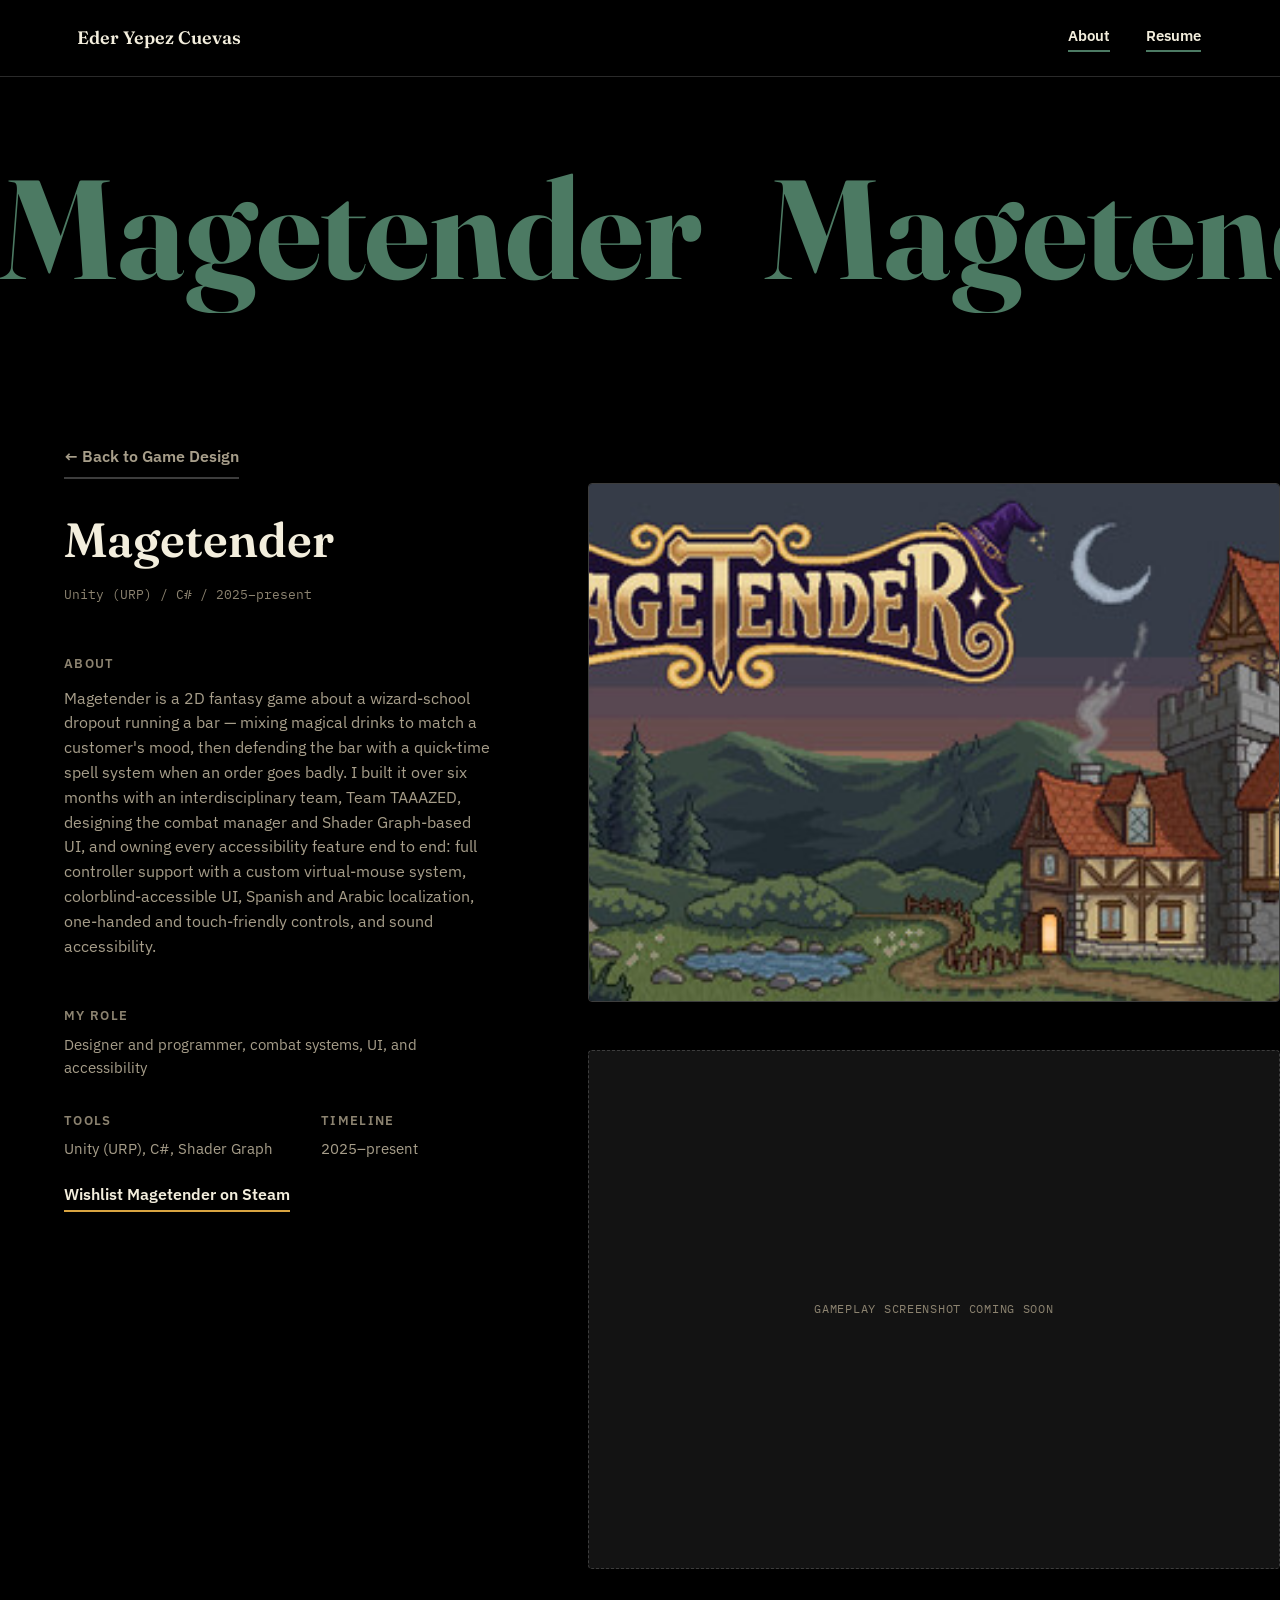
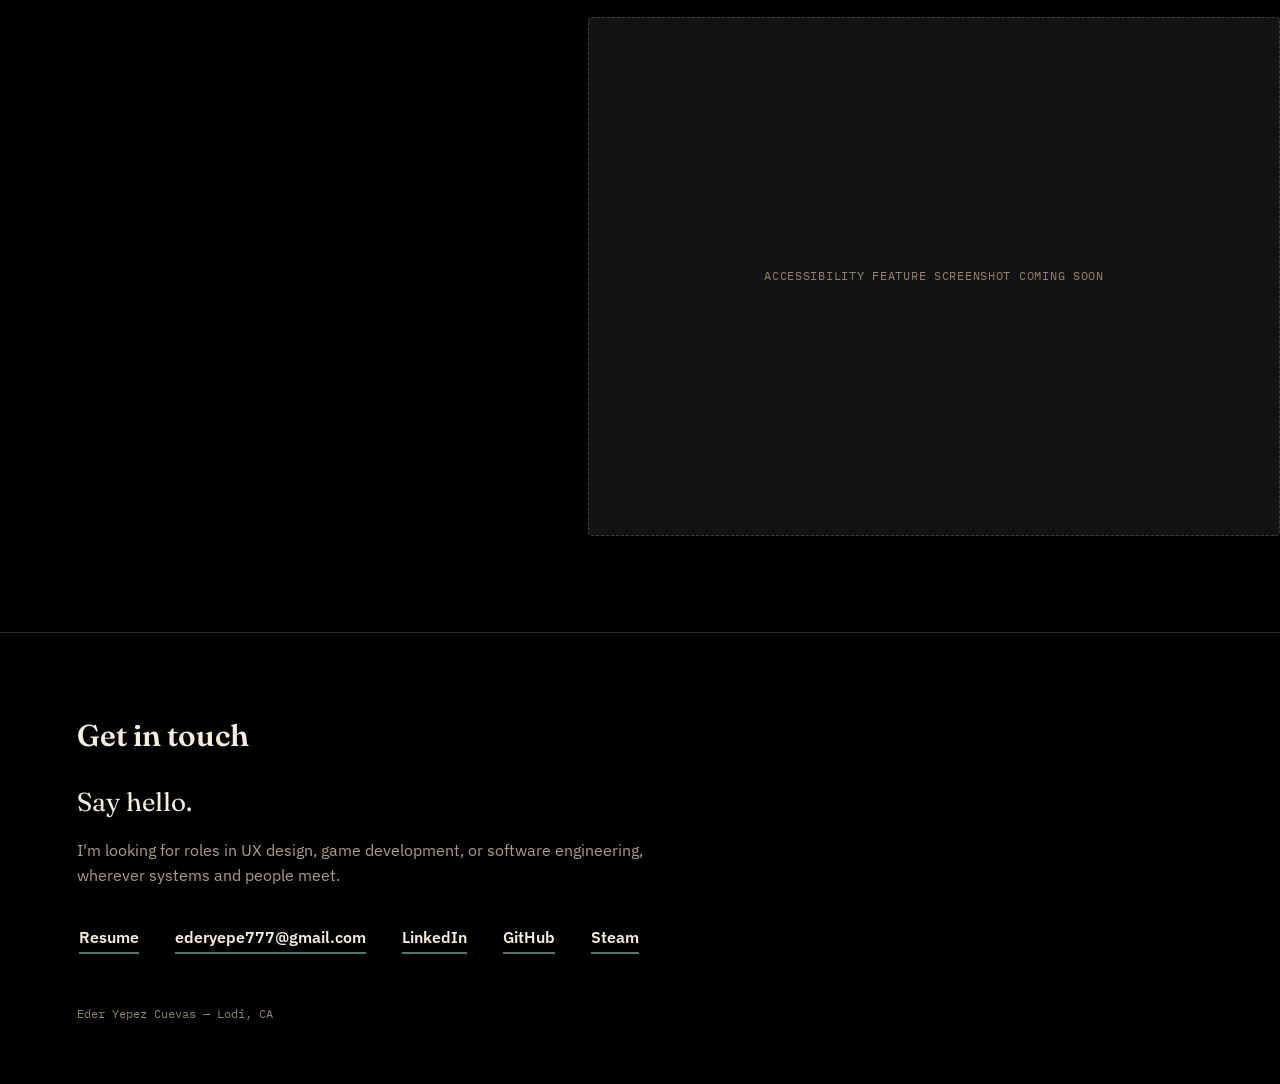
==== magetender.html @ f770dc4e "Formatting change to hero" ====
<!DOCTYPE html>
<html lang="en">
<head>
<meta charset="UTF-8">
<meta name="viewport" content="width=device-width, initial-scale=1.0">
<title>Magetender — Eder Yepez Cuevas</title>
<meta name="description" content="Magetender: a 2D fantasy bar-management and combat game by Eder Yepez Cuevas.">
<link rel="preconnect" href="https://fonts.googleapis.com">
<link rel="preconnect" href="https://fonts.gstatic.com" crossorigin>
<link href="https://fonts.googleapis.com/css2?family=Fraunces:ital,opsz,wght@0,9..144,500;0,9..144,600;0,9..144,700;1,9..144,500&family=IBM+Plex+Sans:wght@400;500;600&family=IBM+Plex+Mono:wght@400;500&display=swap" rel="stylesheet">
<link rel="icon" href="data:image/svg+xml,%3Csvg xmlns='http://www.w3.org/2000/svg' viewBox='0 0 32 32'%3E%3Crect width='32' height='32' rx='6' fill='%23000000'/%3E%3Ctext x='16' y='23' font-family='Georgia, serif' font-size='19' font-weight='700' fill='%23D9A441' text-anchor='middle'%3EE%3C/text%3E%3C/svg%3E">
<link rel="stylesheet" href="css/style.css">
</head>
<body>

<a class="skip-link" href="#main-content">Skip to content</a>

<header class="site-header">
  <a class="site-header-name" href="index.html#top">Eder Yepez Cuevas</a>
  <nav class="site-header-nav" aria-label="Primary">
    <a class="site-header-link" href="index.html#top"><span>About</span></a>
    <a class="site-header-link" href="assets/resume.pdf"><span>Resume</span></a>
  </nav>
</header>

<main id="main-content" tabindex="-1">

  <div class="project-hero-spacer"></div>

  <div class="project-title-bg" aria-hidden="true" data-title="Magetender">
    <span>Magetender</span><span>Magetender</span><span>Magetender</span>
  </div>

  <article class="project-detail">
    <div class="project-detail-sticky">
      <a class="back-link" href="index.html#game-design">&larr; Back to Game Design</a>

      <h1 class="project-detail-title">Magetender</h1>
      <p class="project-detail-meta">Unity (URP) / C# / 2025&ndash;present</p>

      <h2 class="project-detail-label">About</h2>
      <p class="project-detail-copy">Magetender is a 2D fantasy game about a wizard-school dropout running a bar — mixing magical drinks to match a customer's mood, then defending the bar with a quick-time spell system when an order goes badly. I built it over six months with an interdisciplinary team, Team TAAAZED, designing the combat manager and Shader Graph-based UI, and owning every accessibility feature end to end: full controller support with a custom virtual-mouse system, colorblind-accessible UI, Spanish and Arabic localization, one-handed and touch-friendly controls, and sound accessibility.</p>

      <div class="project-detail-fields">
        <div>
          <h2 class="project-detail-label">My Role</h2>
          <p>Designer and programmer, combat systems, UI, and accessibility</p>
        </div>
        <div>
          <h2 class="project-detail-label">Tools</h2>
          <p>Unity (URP), C#, Shader Graph</p>
        </div>
        <div>
          <h2 class="project-detail-label">Timeline</h2>
          <p>2025&ndash;present</p>
        </div>
      </div>

      <a class="steam-link" href="https://store.steampowered.com/app/4709570/MageTender/">Wishlist Magetender on Steam</a>
    </div>

    <div class="project-detail-gallery">
      <div class="project-detail-image">
        <img src="assets/images/MagetenderCover.jpg" alt="Magetender cover art: a pixel-art wizard's tavern and tower at dusk" loading="lazy">
      </div>
      <div class="project-detail-image">
        <span>Gameplay screenshot coming soon</span>
      </div>
      <div class="project-detail-image">
        <span>Accessibility feature screenshot coming soon</span>
      </div>
    </div>
  </article>

</main>

<footer class="site-footer" id="contact">
  <h2 class="section-label">Get in touch</h2>
  <p class="footer-lede">Say hello.</p>
  <p class="footer-text">I'm looking for roles in UX design, game development, or software engineering, wherever systems and people meet.</p>
  <ul class="footer-links">
    <li><a href="assets/resume.pdf"><span>Resume</span></a></li>
    <li><a href="mailto:ederyepe777@gmail.com"><span>ederyepe777@gmail.com</span></a></li>
    <li><a href="https://linkedin.com/in/eder-yepez-cuevas-260156210"><span>LinkedIn</span></a></li>
    <li><a href="https://github.com/ederyc"><span>GitHub</span></a></li>
    <li><a href="https://store.steampowered.com/app/4709570/MageTender/"><span>Steam</span></a></li>
  </ul>
  <p class="footer-fine">Eder Yepez Cuevas — Lodi, CA</p>
</footer>

<script src="js/project.js"></script>
</body>
</html>
---- css/style.css ----
:root {
  --bg: #000000;
  --bg-raised: #131313;
  --ink: #F3EEDD;
  --ink-soft: #A79E8A;
  --ink-faint: #8C8370;
  --line: #2A2A2A;
  --line-strong: #3D3D3D;
  --green: #4C7A63;
  --gold: #D9A441;
  --plum: #A56A82;

  --serif: 'Fraunces', serif;
  --sans: 'IBM Plex Sans', sans-serif;
  --mono: 'IBM Plex Mono', monospace;

  --measure: 62ch;
  --pad-x: 6vw;

  --radius-xs: 3px;
  --radius-sm: 4px;
  --radius-lg: 20px;
  --radius-pill: 999px;

  --shadow-sm: 0 10px 24px -8px rgba(217, 164, 65, 0.4);

  --motion-fast: 150ms;
  --motion-base: 200ms;
  --ease-standard: ease;
  --ease-out: ease-out;

  --space-1: 8px;
  --space-2: 12px;
  --space-3: 16px;
  --space-4: 24px;
  --space-5: 32px;
  --space-6: 48px;
  --space-7: 64px;
  --space-8: 96px;

  --header-h: 80px;
}

* { box-sizing: border-box; }

html { scroll-behavior: smooth; scroll-padding-top: var(--header-h); }

body {
  margin: 0;
  background: var(--bg);
  color: var(--ink);
  font-family: var(--sans);
  line-height: 1.55;
  -webkit-font-smoothing: antialiased;
}

a { color: inherit; }

h1, h2, h3, h4 {
  font-family: var(--serif);
  font-weight: 600;
  margin: 0;
  color: var(--ink);
}

p { margin: 0; }

ul { margin: 0; padding: 0; list-style: none; }

:focus-visible {
  outline: 3px solid var(--gold);
  outline-offset: 2px;
}

.skip-link {
  position: absolute;
  left: 12px;
  top: -60px;
  background: var(--gold);
  color: #14110a;
  padding: 10px 16px;
  border-radius: var(--radius-xs);
  font-family: var(--sans);
  font-weight: 600;
  font-size: 14px;
  text-decoration: none;
  z-index: 100;
  transition: top var(--motion-fast) var(--ease-standard);
}

.skip-link:focus { top: 12px; }

/* ---------- Site header ---------- */

.site-header {
  position: sticky;
  top: 0;
  z-index: 40;
  display: flex;
  flex-wrap: wrap;
  align-items: center;
  justify-content: space-between;
  gap: var(--space-2) var(--space-4);
  padding: var(--space-3) var(--pad-x);
  background: var(--bg);
  border-bottom: 1px solid var(--line);
}

.site-header-name {
  font-family: var(--serif);
  font-weight: 600;
  font-size: clamp(15px, 2.2vw, 18px);
  color: var(--ink);
  text-decoration: none;
  white-space: nowrap;
}

.site-header-name:hover { color: var(--gold); }

.site-header-nav {
  display: flex;
  align-items: center;
  gap: var(--space-5);
}

.site-header-link {
  display: inline-flex;
  align-items: center;
  min-height: 44px;
  padding: 0 2px;
  text-decoration: none;
  font-weight: 600;
  font-size: 15px;
  color: var(--ink);
}

.site-header-link span {
  border-bottom: 2px solid var(--green);
  padding-bottom: 2px;
}

.site-header-link:hover { color: var(--gold); }
.site-header-link:hover span { border-color: var(--gold); }

/* ---------- Intro ---------- */

.intro {
  padding: 0;
}

.intro-hero {
  max-width: 1280px;
  margin: 0 auto;
  padding: var(--space-8) var(--pad-x) var(--space-7);
  text-align: center;
}

.intro-headline {
  display: grid;
  grid-template-columns: 1fr auto 1fr;
  align-items: center;
  column-gap: var(--space-5);
  margin: 0;
}

.intro-headline > .intro-greeting:first-child { justify-self: end; }
.intro-headline > .intro-greeting:last-child { justify-self: start; }
.intro-photo-wrap { justify-self: center; }

.intro-greeting {
  font-size: clamp(70px, 12.5vw, 130px);
  line-height: 1.1;
}

.intro-photo-wrap {
  display: inline-flex;
}

.intro-photo {
  display: block;
  height: clamp(300px, 45vw, 500px);
  width: auto;
  aspect-ratio: 800 / 1202;
  border-radius: var(--radius-lg);
  border: 3px solid var(--gold);
  background: var(--bg-raised);
  box-shadow: var(--shadow-sm);
}

.intro-bio {
  margin: var(--space-6) auto 0;
  max-width: var(--measure);
  text-align: left;
  font-size: 17px;
  color: var(--ink-soft);
}

.divider {
  margin: 48px auto 36px;
  border: none;
  border-top: 1px solid var(--line);
  max-width: var(--measure);
}

@media (prefers-reduced-motion: no-preference) {
  .intro-anim {
    animation-name: intro-drop-in;
    animation-duration: 600ms;
    animation-timing-function: var(--ease-out);
    animation-fill-mode: both;
  }

  .intro-photo {
    --jump-height: 100px;
    animation:
      intro-jump 720ms 700ms 1 both,
      intro-hover 3400ms ease-in-out 1420ms infinite alternate;
  }
}

@keyframes intro-drop-in {
  from { opacity: 0; transform: translateY(24px); }
  to { opacity: 1; transform: translateY(0); }
}

@keyframes intro-jump {
  0%   { transform: translateY(0) scale(1, 1) rotate(0deg); animation-timing-function: ease-out; }
  10%  { transform: translateY(8px) scale(1.08, 0.9) rotate(-2deg); animation-timing-function: ease-out; }
  42%  { transform: translateY(calc(-1 * var(--jump-height))) scale(0.96, 1.06) rotate(3deg); animation-timing-function: ease-in; }
  68%  { transform: translateY(0) scale(1.12, 0.82) rotate(0deg); animation-timing-function: ease-out; }
  80%  { transform: translateY(-10px) scale(0.97, 1.04) rotate(-1deg); animation-timing-function: ease-in-out; }
  92%  { transform: translateY(0) scale(1.03, 0.98) rotate(0deg); }
  100% { transform: translateY(0) scale(1, 1) rotate(0deg); }
}

@keyframes intro-hover {
  from { transform: translateY(0); }
  to { transform: translateY(-8px); }
}

/* ---------- Sections nav ---------- */

.sections-label {
  display: block;
  font-family: var(--mono);
  font-size: 12px;
  letter-spacing: 0.14em;
  text-transform: uppercase;
  text-align: center;
  color: var(--ink-faint);
  margin-bottom: 22px;
}

.sections-list {
  display: flex;
  flex-direction: row;
  flex-wrap: wrap;
  justify-content: center;
  align-items: flex-end;
  gap: 18px 34px;
}

.section-link {
  position: relative;
  display: flex;
  align-items: center;
  gap: 12px;
  background: var(--bg-raised);
  border: 1.5px solid var(--line-strong);
  border-radius: var(--radius-pill);
  padding: 6px 22px 6px 6px;
  margin: 0;
  font-family: var(--sans);
  text-align: left;
  text-decoration: none;
  cursor: pointer;
  color: var(--ink);
  width: fit-content;
  transform: scale(1);
  transform-origin: bottom center;
  transition: transform var(--motion-fast) var(--ease-out), border-color var(--motion-base) var(--ease-standard), box-shadow var(--motion-base) var(--ease-standard);
  will-change: transform;
  perspective: 500px;
}

.section-link:disabled {
  cursor: not-allowed;
  color: var(--ink-faint);
}

.section-icon {
  display: flex;
  align-items: center;
  justify-content: center;
  width: 40px;
  height: 40px;
  border-radius: 50%;
  flex-shrink: 0;
  transition: color var(--motion-base) var(--ease-standard);
}

.section-icon svg {
  width: 20px;
  height: 20px;
  fill: none;
  stroke: currentColor;
  stroke-width: 2.4;
  stroke-linecap: round;
  stroke-linejoin: round;
  color: var(--ink-soft);
}

.section-icon svg.icon-pixel {
  width: 22px;
  height: 22px;
  fill: currentColor;
  stroke: none;
  shape-rendering: crispEdges;
}

.section-link:disabled .section-icon svg { color: var(--ink-faint); }

.section-link:not(:disabled):hover,
.section-link:not(:disabled):focus-visible {
  border-color: var(--gold);
  box-shadow: var(--shadow-sm);
  z-index: 2;
}

.section-link:not(:disabled):hover .section-icon svg,
.section-link:not(:disabled):focus-visible .section-icon svg {
  color: var(--gold);
}

.section-name {
  font-size: 15px;
  font-weight: 500;
  white-space: nowrap;
}

/* ---------- Category sections ---------- */

.category {
  padding: 90px var(--pad-x) 100px;
  max-width: 1280px;
  margin: 0 auto;
  border-top: 1px solid var(--line);
  text-align: center;
}

.category-title {
  font-size: clamp(26px, 3.4vw, 38px);
}

.category-icon-wrap {
  margin: 36px auto 0;
  perspective: 800px;
  width: fit-content;
}

.category-icon {
  width: clamp(90px, 11vw, 132px);
  height: clamp(90px, 11vw, 132px);
  border-radius: 50%;
  border: 2px solid var(--gold);
  background: var(--bg-raised);
  display: flex;
  align-items: center;
  justify-content: center;
  transform-style: preserve-3d;
  will-change: transform;
}

.category-icon svg {
  width: 46%;
  height: 46%;
  fill: none;
  stroke: var(--gold);
  stroke-width: 2.2;
  stroke-linecap: round;
  stroke-linejoin: round;
}

.category-icon svg.icon-pixel {
  width: 52%;
  height: 52%;
  fill: var(--gold);
  stroke: none;
  shape-rendering: crispEdges;
}

.category-intro {
  margin: 32px auto 0;
  max-width: var(--measure);
  min-height: 1px;
  color: var(--ink-soft);
  font-size: 16px;
}

.category-empty {
  margin-top: 56px;
  font-style: italic;
  color: var(--ink-faint);
  font-size: 15px;
}

.project-list {
  margin-top: 56px;
  display: flex;
  flex-direction: column;
  gap: 48px;
  text-align: left;
}

.project-row {
  display: grid;
  grid-template-columns: minmax(180px, 320px) 1fr;
  gap: 44px;
  align-items: start;
}

.project-image {
  aspect-ratio: 1 / 1;
  border: 1px dashed var(--line-strong);
  border-radius: var(--radius-sm);
  background: var(--bg-raised);
  display: flex;
  align-items: center;
  justify-content: center;
  text-align: center;
  overflow: hidden;
  text-decoration: none;
  transition: border-color var(--motion-base) var(--ease-standard), box-shadow var(--motion-base) var(--ease-standard);
}

.project-image:has(img) {
  aspect-ratio: 460 / 215;
  border-style: solid;
}

.project-image:hover,
.project-image:focus-visible {
  border-color: var(--gold);
  box-shadow: var(--shadow-sm);
}

.project-image img {
  width: 100%;
  height: 100%;
  object-fit: cover;
  display: block;
  transition: transform var(--motion-base) var(--ease-standard);
}

.project-image:hover img,
.project-image:focus-visible img {
  transform: scale(1.06);
}

.project-image span {
  font-family: var(--mono);
  font-size: 12px;
  letter-spacing: 0.06em;
  text-transform: uppercase;
  color: var(--ink-faint);
  line-height: 1.6;
}

.project-copy h3 {
  font-size: 26px;
}

.project-meta {
  margin-top: 8px;
  font-family: var(--mono);
  font-size: 13px;
  color: var(--ink-faint);
}

.project-copy p:not(.project-meta) {
  margin-top: 18px;
  max-width: var(--measure);
  font-size: 16px;
  color: var(--ink-soft);
}

.steam-link {
  display: inline-block;
  margin-top: 22px;
  color: var(--ink);
  text-decoration: none;
  font-weight: 600;
  border-bottom: 2px solid var(--gold);
  padding-bottom: 3px;
}

.steam-link:hover { color: var(--gold); }

/* ---------- Footer ---------- */

.site-footer {
  padding: 80px var(--pad-x) 60px;
  max-width: 1280px;
  margin: 0 auto;
  border-top: 1px solid var(--line);
}

.section-label {
  font-size: clamp(22px, 2.6vw, 30px);
  margin-bottom: 28px;
}

.footer-lede {
  font-family: var(--serif);
  font-size: 26px;
  margin-top: -6px;
}

.footer-text {
  margin-top: 16px;
  max-width: var(--measure);
  color: var(--ink-soft);
  font-size: 16px;
}

.footer-links {
  margin-top: 30px;
  display: flex;
  flex-wrap: wrap;
  gap: var(--space-4) var(--space-5);
}

.footer-links li { margin: 0; }

.footer-links a {
  display: inline-flex;
  align-items: center;
  min-height: 44px;
  padding: 0 2px;
  text-decoration: none;
  font-weight: 600;
}

.footer-links a span {
  border-bottom: 2px solid var(--green);
  padding-bottom: 2px;
}

.footer-links a:hover { color: var(--gold); }
.footer-links a:hover span { border-color: var(--gold); }

.footer-fine {
  margin-top: 44px;
  font-family: var(--mono);
  font-size: 12px;
  color: var(--ink-faint);
}

/* ---------- Design system ---------- */

.design-system {
  padding: 90px var(--pad-x) 100px;
  max-width: 1280px;
  margin: 0 auto;
  border-top: 1px solid var(--line);
}

.ds-title {
  font-size: clamp(26px, 3.4vw, 38px);
}

.ds-lede {
  margin-top: var(--space-4);
  max-width: var(--measure);
  color: var(--ink-soft);
  font-size: 16px;
}

.ds-block {
  margin-top: var(--space-7);
}

.ds-block h3 {
  font-family: var(--sans);
  font-size: 13px;
  font-weight: 600;
  letter-spacing: 0.1em;
  text-transform: uppercase;
  color: var(--ink-faint);
  margin-bottom: var(--space-4);
}

.ds-swatches {
  display: flex;
  flex-wrap: wrap;
  gap: var(--space-4);
}

.ds-swatch {
  display: flex;
  flex-direction: column;
  gap: var(--space-1);
  width: 128px;
}

.ds-swatch-color {
  width: 100%;
  height: 64px;
  border-radius: var(--radius-sm);
  border: 1px solid var(--line-strong);
}

.ds-swatch-name {
  font-size: 13px;
  color: var(--ink-soft);
}

.ds-swatch-var {
  font-family: var(--mono);
  font-size: 11px;
  color: var(--ink-faint);
}

.ds-type-row {
  display: flex;
  flex-wrap: wrap;
  align-items: baseline;
  gap: var(--space-2) var(--space-4);
  padding: var(--space-3) 0;
  border-bottom: 1px solid var(--line);
}

.ds-type-row:first-child { padding-top: 0; }

.ds-sample {
  font-size: 26px;
  color: var(--ink);
}

.ds-sample-serif { font-family: var(--serif); font-weight: 600; }
.ds-sample-sans { font-family: var(--sans); font-weight: 500; }
.ds-sample-mono { font-family: var(--mono); font-size: 22px; }

.ds-type-meta {
  font-family: var(--mono);
  font-size: 12px;
  color: var(--ink-faint);
}

.ds-spacing {
  display: flex;
  flex-direction: column;
  gap: var(--space-2);
}

.ds-spacing-row {
  display: flex;
  align-items: center;
  gap: var(--space-3);
}

.ds-spacing-bar {
  height: 10px;
  background: var(--gold);
  border-radius: var(--radius-xs);
}

.ds-spacing-label {
  font-family: var(--mono);
  font-size: 12px;
  color: var(--ink-soft);
  width: 110px;
}

.ds-note-sm {
  max-width: var(--measure);
  color: var(--ink-soft);
  font-size: 15px;
  margin-bottom: var(--space-4);
}

.ds-states {
  display: flex;
  flex-wrap: wrap;
  gap: var(--space-4);
}

.ds-demo-btn {
  font-family: var(--sans);
  font-weight: 600;
  font-size: 15px;
  color: var(--ink);
  background: var(--bg-raised);
  border: 1.5px solid var(--line-strong);
  border-radius: var(--radius-pill);
  padding: 12px 28px;
  cursor: pointer;
  transition: border-color var(--motion-base) var(--ease-standard), box-shadow var(--motion-base) var(--ease-standard), color var(--motion-base) var(--ease-standard);
}

.ds-demo-btn:hover,
.ds-demo-btn:focus-visible {
  border-color: var(--gold);
  color: var(--gold);
  box-shadow: var(--shadow-sm);
}

.ds-demo-btn:disabled {
  cursor: not-allowed;
  color: var(--ink-faint);
  border-color: var(--line);
}

.ds-source {
  margin-top: var(--space-7);
  font-family: var(--mono);
  font-size: 12px;
  color: var(--ink-faint);
}

.ds-source a {
  color: var(--ink-soft);
  border-bottom: 1px solid var(--line-strong);
  text-decoration: none;
}

.ds-source a:hover { color: var(--gold); border-color: var(--gold); }

/* ---------- Project detail page ---------- */

.project-hero-spacer {
  height: clamp(280px, 38vh, 440px);
}

.project-title-bg {
  position: fixed;
  top: calc(var(--header-h) + var(--space-7));
  left: 0;
  width: 100%;
  z-index: 0;
  white-space: nowrap;
  overflow: hidden;
  pointer-events: none;
  user-select: none;
  opacity: 1;
}

.project-title-bg span {
  display: inline-block;
  line-height: 1.2;
  font-family: var(--serif);
  font-weight: 700;
  font-size: clamp(64px, 11vw, 175px);
  color: var(--green);
  margin-right: var(--space-7);
}

.back-link {
  display: inline-flex;
  align-items: center;
  min-height: 44px;
  font-weight: 600;
  text-decoration: none;
  color: var(--ink-soft);
  border-bottom: 2px solid var(--line-strong);
}

.back-link:hover { color: var(--gold); border-color: var(--gold); }

.project-detail {
  position: relative;
  z-index: 1;
  width: 100%;
  padding: 0 0 var(--space-8) clamp(32px, 5vw, 72px);
  display: grid;
  grid-template-columns: minmax(300px, 460px) 1fr;
  gap: var(--space-7);
}

.project-detail-sticky {
  position: sticky;
  top: calc(var(--header-h) + var(--space-3));
  align-self: start;
  padding-top: var(--space-3);
  padding-right: var(--space-5);
}

.project-detail-title {
  margin-top: var(--space-4);
  font-size: clamp(32px, 4vw, 48px);
}

.project-detail-meta {
  margin-top: 8px;
  font-family: var(--mono);
  font-size: 13px;
  color: var(--ink-faint);
}

.project-detail-label {
  margin-top: var(--space-6);
  font-family: var(--sans);
  font-size: 13px;
  font-weight: 600;
  letter-spacing: 0.1em;
  text-transform: uppercase;
  color: var(--ink-faint);
}

.project-detail-copy {
  margin-top: var(--space-2);
  max-width: var(--measure);
  font-size: 16px;
  color: var(--ink-soft);
}

.project-detail-fields {
  margin-top: var(--space-6);
  display: flex;
  flex-wrap: wrap;
  gap: var(--space-5) var(--space-6);
}

.project-detail-fields h2 {
  margin-top: 0;
  font-size: 13px;
}

.project-detail-fields p {
  margin-top: 6px;
  font-size: 15px;
  color: var(--ink-soft);
}

.project-detail-gallery {
  display: flex;
  flex-direction: column;
  gap: var(--space-6);
  padding-top: calc(var(--space-3) + var(--space-6));
}

.project-detail-image {
  aspect-ratio: 4 / 3;
  border: 1px dashed var(--line-strong);
  border-radius: var(--radius-sm);
  background: var(--bg-raised);
  display: flex;
  align-items: center;
  justify-content: center;
  text-align: center;
  overflow: hidden;
}

.project-detail-image:has(img) { border-style: solid; }

.project-detail-image img {
  width: 100%;
  height: 100%;
  object-fit: cover;
  display: block;
}

.project-detail-image span {
  font-family: var(--mono);
  font-size: 12px;
  letter-spacing: 0.06em;
  text-transform: uppercase;
  color: var(--ink-faint);
  padding: 0 var(--space-4);
}

/* ---------- Responsive ---------- */

@media (max-width: 860px) {
  .intro-headline {
    grid-template-columns: 1fr;
    row-gap: var(--space-4);
  }
  .intro-headline > .intro-greeting:first-child,
  .intro-headline > .intro-greeting:last-child,
  .intro-photo-wrap {
    justify-self: center;
  }
  .project-row { grid-template-columns: 1fr; }
  .project-image { max-width: 320px; margin: 0 auto; }

  .project-hero-spacer { height: clamp(190px, 26vh, 260px); }
  .project-title-bg span { font-size: clamp(40px, 16vw, 90px); }
  .project-detail {
    grid-template-columns: 1fr;
    padding: 0 var(--pad-x) var(--space-8);
  }
  .project-detail-sticky { position: static; padding-right: 0; }
  .project-detail-gallery { padding-top: 0; }
}

@media (prefers-reduced-motion: reduce) {
  html { scroll-behavior: auto; }
  .category-icon { transition: none !important; }
  .section-link { transition: border-color var(--motion-base) var(--ease-standard), box-shadow var(--motion-base) var(--ease-standard) !important; }
}
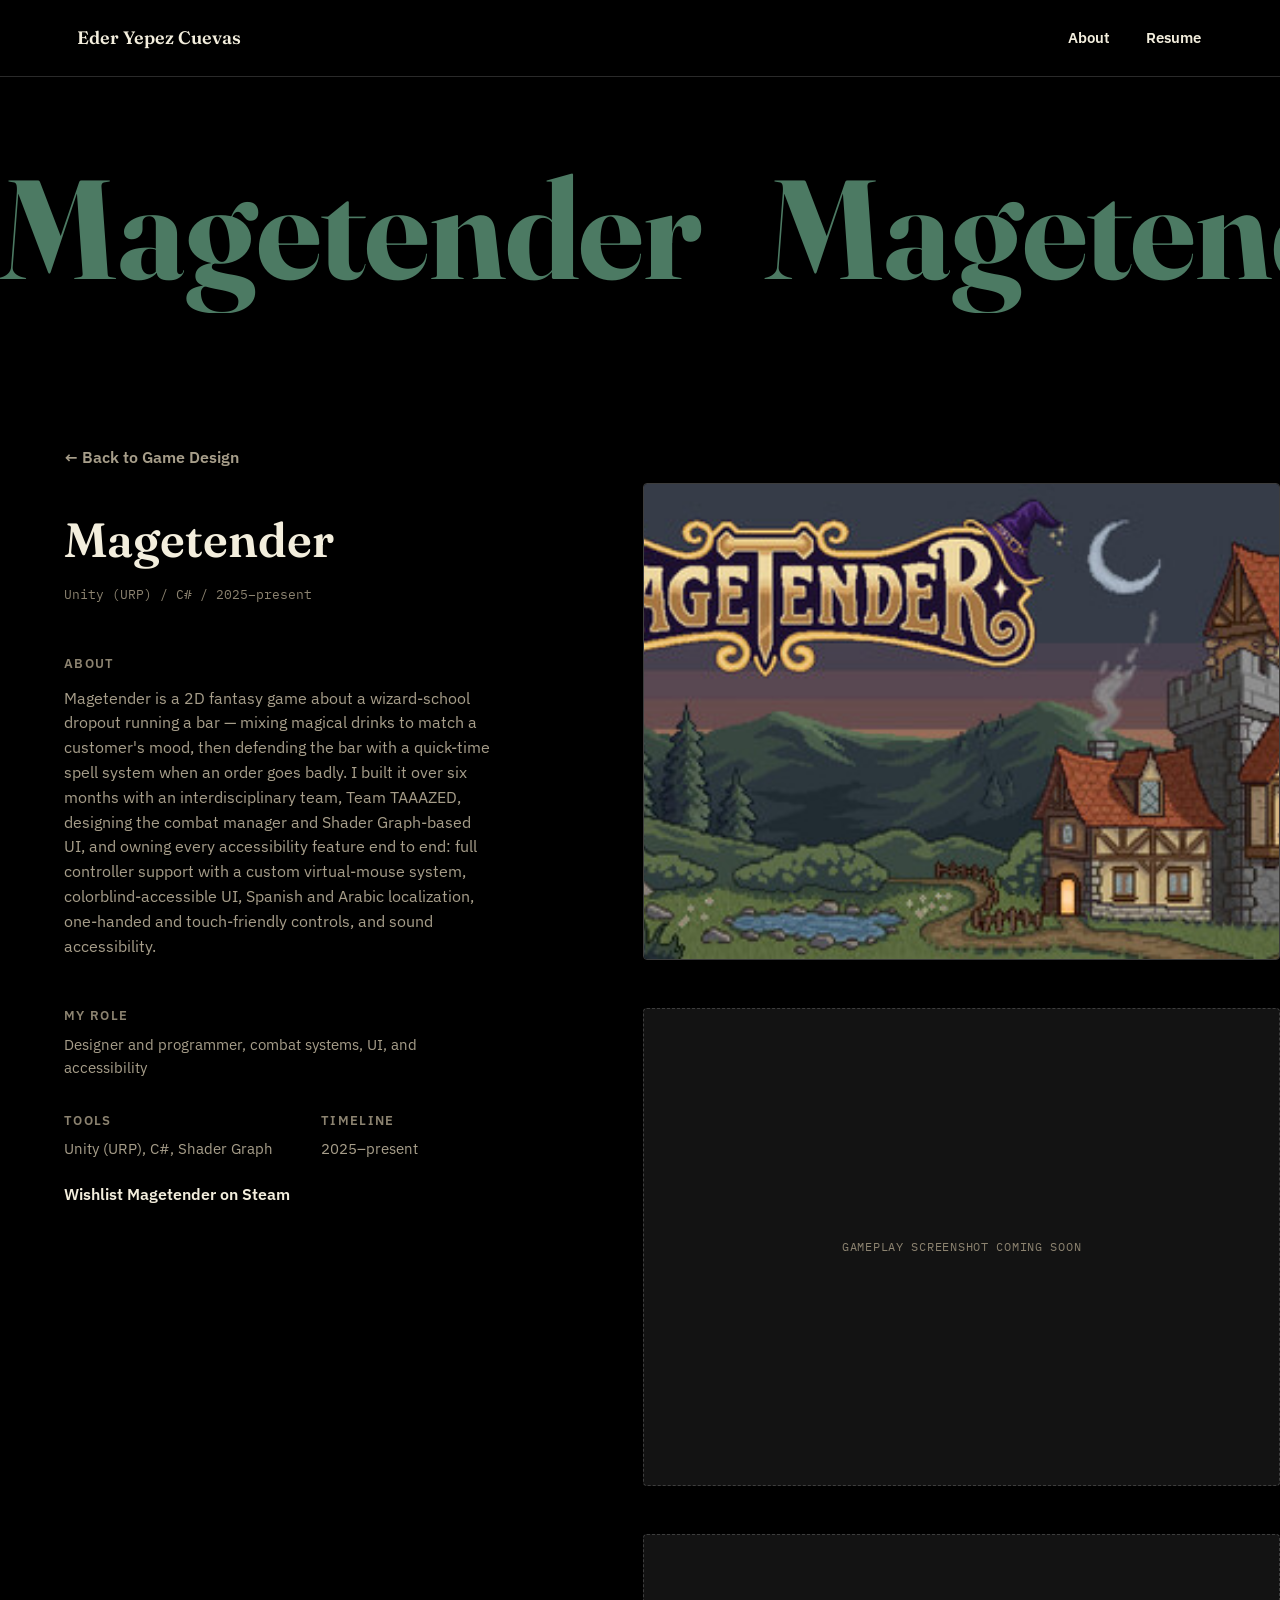
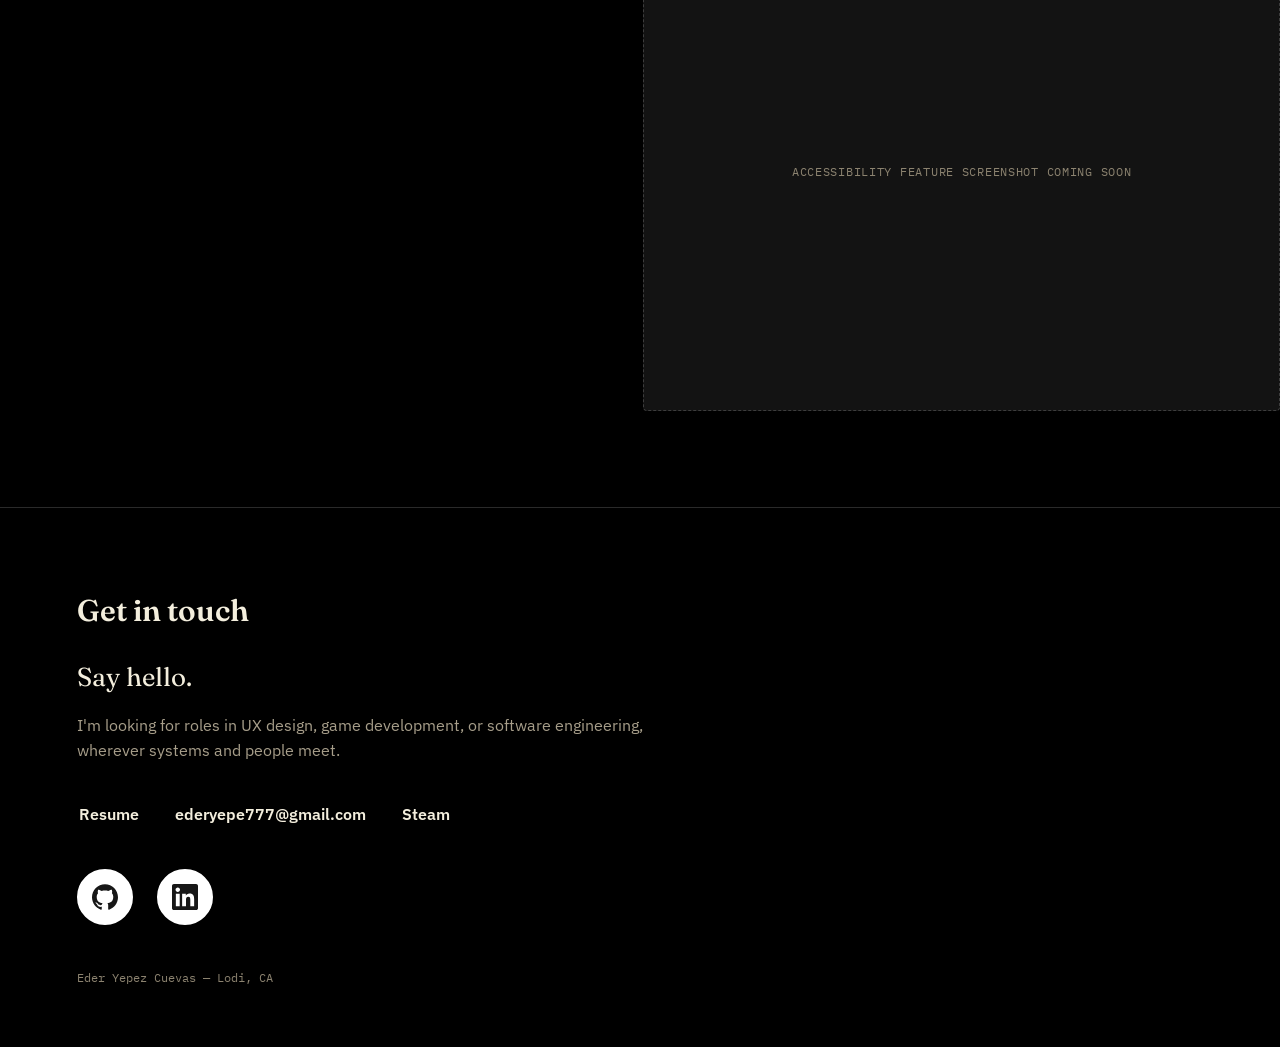
==== commit 8d432533: "Button Outline Stylize" ====
--- a/magetender.html
+++ b/magetender.html
@@ -15,11 +15,23 @@
 
 <a class="skip-link" href="#main-content">Skip to content</a>
 
+<!-- Icon sprite: decorative, referenced via <use> -->
+<svg xmlns="http://www.w3.org/2000/svg" style="display:none">
+  <defs>
+    <symbol id="icon-github" viewBox="0 0 24 24">
+      <path d="M12 .297c-6.63 0-12 5.373-12 12 0 5.303 3.438 9.8 8.205 11.385.6.113.82-.258.82-.577 0-.285-.01-1.04-.015-2.04-3.338.724-4.042-1.61-4.042-1.61-.546-1.385-1.333-1.754-1.333-1.754-1.089-.744.084-.729.084-.729 1.205.084 1.84 1.237 1.84 1.237 1.07 1.834 2.807 1.304 3.492.997.108-.775.42-1.305.763-1.605-2.665-.3-5.466-1.332-5.466-5.93 0-1.31.465-2.38 1.235-3.22-.135-.303-.54-1.523.105-3.176 0 0 1.005-.322 3.3 1.23.96-.267 1.98-.399 3-.405 1.02.006 2.04.138 3 .405 2.28-1.552 3.285-1.23 3.285-1.23.645 1.653.24 2.873.12 3.176.765.84 1.23 1.91 1.23 3.22 0 4.61-2.805 5.625-5.475 5.92.42.36.81 1.096.81 2.22 0 1.606-.015 2.896-.015 3.286 0 .315.21.69.825.57C20.565 22.092 24 17.592 24 12.297c0-6.627-5.373-12-12-12"/>
+    </symbol>
+    <symbol id="icon-linkedin" viewBox="0 0 24 24">
+      <path d="M20.447 20.452h-3.554v-5.569c0-1.328-.027-3.037-1.852-3.037-1.853 0-2.136 1.445-2.136 2.939v5.667H9.351V9h3.414v1.561h.046c.477-.9 1.637-1.85 3.37-1.85 3.601 0 4.267 2.37 4.267 5.455v6.286zM5.337 7.433c-1.144 0-2.063-.926-2.063-2.065 0-1.138.92-2.063 2.063-2.063 1.14 0 2.064.925 2.064 2.063 0 1.139-.925 2.065-2.064 2.065zm1.782 13.019H3.555V9h3.564v11.452zM22.225 0H1.771C.792 0 0 .774 0 1.729v20.542C0 23.227.792 24 1.771 24h20.451C23.2 24 24 23.227 24 22.271V1.729C24 .774 23.2 0 22.222 0h.003z"/>
+    </symbol>
+  </defs>
+</svg>
+
 <header class="site-header">
   <a class="site-header-name" href="index.html#top">Eder Yepez Cuevas</a>
   <nav class="site-header-nav" aria-label="Primary">
-    <a class="site-header-link" href="index.html#top"><span>About</span></a>
-    <a class="site-header-link" href="assets/resume.pdf"><span>Resume</span></a>
+    <a class="site-header-link" href="index.html#top"><span class="hover-frame">About</span></a>
+    <a class="site-header-link" href="assets/resume.pdf"><span class="hover-frame">Resume</span></a>
   </nav>
 </header>
 
@@ -28,12 +40,14 @@
   <div class="project-hero-spacer"></div>
 
   <div class="project-title-bg" aria-hidden="true" data-title="Magetender">
-    <span>Magetender</span><span>Magetender</span><span>Magetender</span>
+    <div class="project-title-track">
+      <span>Magetender</span><span>Magetender</span><span>Magetender</span>
+    </div>
   </div>
 
   <article class="project-detail">
     <div class="project-detail-sticky">
-      <a class="back-link" href="index.html#game-design">&larr; Back to Game Design</a>
+      <a class="back-link" href="index.html#game-design"><span class="hover-frame">&larr; Back to Game Design</span></a>
 
       <h1 class="project-detail-title">Magetender</h1>
       <p class="project-detail-meta">Unity (URP) / C# / 2025&ndash;present</p>
@@ -56,7 +70,7 @@
         </div>
       </div>
 
-      <a class="steam-link" href="https://store.steampowered.com/app/4709570/MageTender/">Wishlist Magetender on Steam</a>
+      <a class="steam-link hover-frame" href="https://store.steampowered.com/app/4709570/MageTender/">Wishlist Magetender on Steam</a>
     </div>
 
     <div class="project-detail-gallery">
@@ -79,11 +93,22 @@
   <p class="footer-lede">Say hello.</p>
   <p class="footer-text">I'm looking for roles in UX design, game development, or software engineering, wherever systems and people meet.</p>
   <ul class="footer-links">
-    <li><a href="assets/resume.pdf"><span>Resume</span></a></li>
-    <li><a href="mailto:ederyepe777@gmail.com"><span>ederyepe777@gmail.com</span></a></li>
-    <li><a href="https://linkedin.com/in/eder-yepez-cuevas-260156210"><span>LinkedIn</span></a></li>
-    <li><a href="https://github.com/ederyc"><span>GitHub</span></a></li>
-    <li><a href="https://store.steampowered.com/app/4709570/MageTender/"><span>Steam</span></a></li>
+    <li><a href="assets/resume.pdf"><span class="hover-frame">Resume</span></a></li>
+    <li><a href="mailto:ederyepe777@gmail.com"><span class="hover-frame">ederyepe777@gmail.com</span></a></li>
+    <li><a href="https://store.steampowered.com/app/4709570/MageTender/"><span class="hover-frame">Steam</span></a></li>
+  </ul>
+
+  <ul class="social-icons">
+    <li>
+      <a class="social-icon social-icon-github" href="https://github.com/ederyc" aria-label="GitHub">
+        <svg aria-hidden="true"><use href="#icon-github"></use></svg>
+      </a>
+    </li>
+    <li>
+      <a class="social-icon social-icon-linkedin" href="https://linkedin.com/in/eder-yepez-cuevas-260156210" aria-label="LinkedIn">
+        <svg aria-hidden="true"><use href="#icon-linkedin"></use></svg>
+      </a>
+    </li>
   </ul>
   <p class="footer-fine">Eder Yepez Cuevas — Lodi, CA</p>
 </footer>
--- a/css/style.css
+++ b/css/style.css
@@ -26,6 +26,7 @@
 
   --motion-fast: 150ms;
   --motion-base: 200ms;
+  --motion-slow: 500ms;
   --ease-standard: ease;
   --ease-out: ease-out;
 
@@ -70,6 +71,54 @@
 :focus-visible {
   outline: 3px solid var(--gold);
   outline-offset: 2px;
+}
+
+/* ---------- Hover frame (shared link hover effect) ---------- */
+/* Add to a link, or to a tightly-wrapping inner span inside a link, to get
+   a top line sweeping in from the left and a bottom line sweeping in from
+   the right on hover/focus, each with a reversed gradient direction. */
+
+.hover-frame {
+  position: relative;
+  display: inline-block;
+}
+
+.hover-frame::before,
+.hover-frame::after {
+  content: '';
+  position: absolute;
+  left: 0;
+  width: 100%;
+  height: 2px;
+  pointer-events: none;
+  transform: scaleX(0);
+  transition: transform var(--motion-base) var(--ease-standard);
+}
+
+.hover-frame::before {
+  top: -6px;
+  background: linear-gradient(to right, var(--gold), var(--plum));
+  transform-origin: left;
+}
+
+.hover-frame::after {
+  bottom: -6px;
+  background: linear-gradient(to right, var(--plum), var(--gold));
+  transform-origin: right;
+}
+
+.hover-frame:hover::before,
+.hover-frame:focus-visible::before,
+a:hover .hover-frame::before,
+a:focus-visible .hover-frame::before {
+  transform: scaleX(1);
+}
+
+.hover-frame:hover::after,
+.hover-frame:focus-visible::after,
+a:hover .hover-frame::after,
+a:focus-visible .hover-frame::after {
+  transform: scaleX(1);
 }
 
 .skip-link {
@@ -134,13 +183,7 @@
   color: var(--ink);
 }
 
-.site-header-link span {
-  border-bottom: 2px solid var(--green);
-  padding-bottom: 2px;
-}
-
 .site-header-link:hover { color: var(--gold); }
-.site-header-link:hover span { border-color: var(--gold); }
 
 /* ---------- Intro ---------- */
 
@@ -490,8 +533,6 @@
   color: var(--ink);
   text-decoration: none;
   font-weight: 600;
-  border-bottom: 2px solid var(--gold);
-  padding-bottom: 3px;
 }
 
 .steam-link:hover { color: var(--gold); }
@@ -541,13 +582,63 @@
   font-weight: 600;
 }
 
-.footer-links a span {
-  border-bottom: 2px solid var(--green);
-  padding-bottom: 2px;
-}
-
 .footer-links a:hover { color: var(--gold); }
-.footer-links a:hover span { border-color: var(--gold); }
+
+/* ---------- Social icons ---------- */
+
+.social-icons {
+  display: flex;
+  gap: var(--space-4);
+  margin-top: var(--space-5);
+}
+
+.social-icon {
+  position: relative;
+  display: flex;
+  align-items: center;
+  justify-content: center;
+  width: 56px;
+  height: 56px;
+  border-radius: 50%;
+  background: #fff;
+  border: 3px solid #fff;
+  overflow: hidden;
+  z-index: 1;
+}
+
+.social-icon svg {
+  position: relative;
+  width: 26px;
+  height: 26px;
+  fill: #171717;
+  transition: transform var(--motion-slow) var(--ease-standard), fill var(--motion-slow) var(--ease-standard);
+  z-index: 3;
+}
+
+.social-icon::before {
+  content: '';
+  position: absolute;
+  top: 100%;
+  left: 0;
+  width: 100%;
+  height: 100%;
+  transition: top var(--motion-slow) var(--ease-standard);
+  z-index: 2;
+}
+
+.social-icon:hover::before,
+.social-icon:focus-visible::before {
+  top: 0;
+}
+
+.social-icon:hover svg,
+.social-icon:focus-visible svg {
+  fill: #fff;
+  transform: rotateY(360deg);
+}
+
+.social-icon-github::before { background: #181717; }
+.social-icon-linkedin::before { background: #0a66c2; }
 
 .footer-fine {
   margin-top: 44px;
@@ -720,11 +811,10 @@
 
 .ds-source a {
   color: var(--ink-soft);
-  border-bottom: 1px solid var(--line-strong);
   text-decoration: none;
 }
 
-.ds-source a:hover { color: var(--gold); border-color: var(--gold); }
+.ds-source a:hover { color: var(--gold); }
 
 /* ---------- Project detail page ---------- */
 
@@ -738,11 +828,16 @@
   left: 0;
   width: 100%;
   z-index: 0;
-  white-space: nowrap;
   overflow: hidden;
   pointer-events: none;
   user-select: none;
   opacity: 1;
+}
+
+.project-title-track {
+  display: block;
+  width: max-content;
+  white-space: nowrap;
 }
 
 .project-title-bg span {
@@ -762,10 +857,9 @@
   font-weight: 600;
   text-decoration: none;
   color: var(--ink-soft);
-  border-bottom: 2px solid var(--line-strong);
-}
-
-.back-link:hover { color: var(--gold); border-color: var(--gold); }
+}
+
+.back-link:hover { color: var(--gold); }
 
 .project-detail {
   position: relative;
@@ -835,11 +929,13 @@
 .project-detail-gallery {
   display: flex;
   flex-direction: column;
+  align-items: flex-end;
   gap: var(--space-6);
   padding-top: calc(var(--space-3) + var(--space-6));
 }
 
 .project-detail-image {
+  width: 92%;
   aspect-ratio: 4 / 3;
   border: 1px dashed var(--line-strong);
   border-radius: var(--radius-sm);
@@ -891,7 +987,8 @@
     padding: 0 var(--pad-x) var(--space-8);
   }
   .project-detail-sticky { position: static; padding-right: 0; }
-  .project-detail-gallery { padding-top: 0; }
+  .project-detail-gallery { align-items: stretch; padding-top: 0; }
+  .project-detail-image { width: 100%; }
 }
 
 @media (prefers-reduced-motion: reduce) {
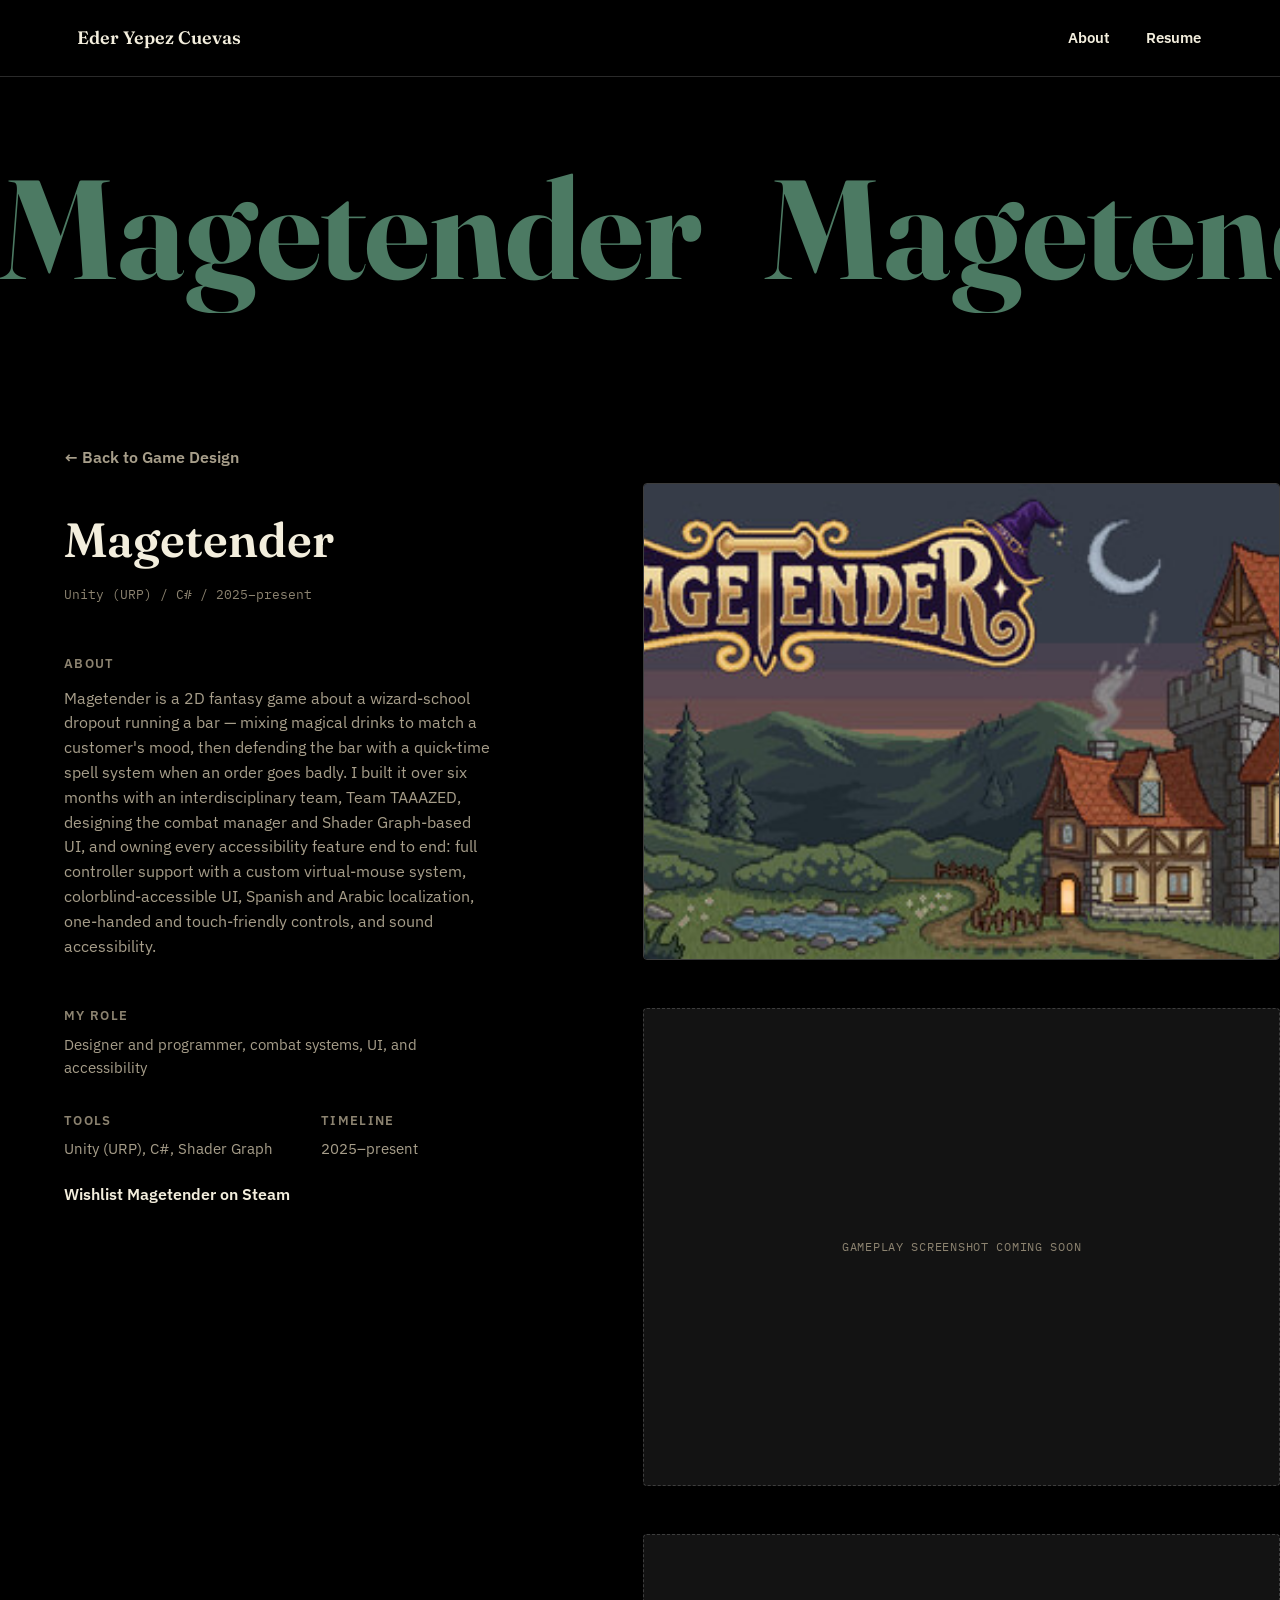
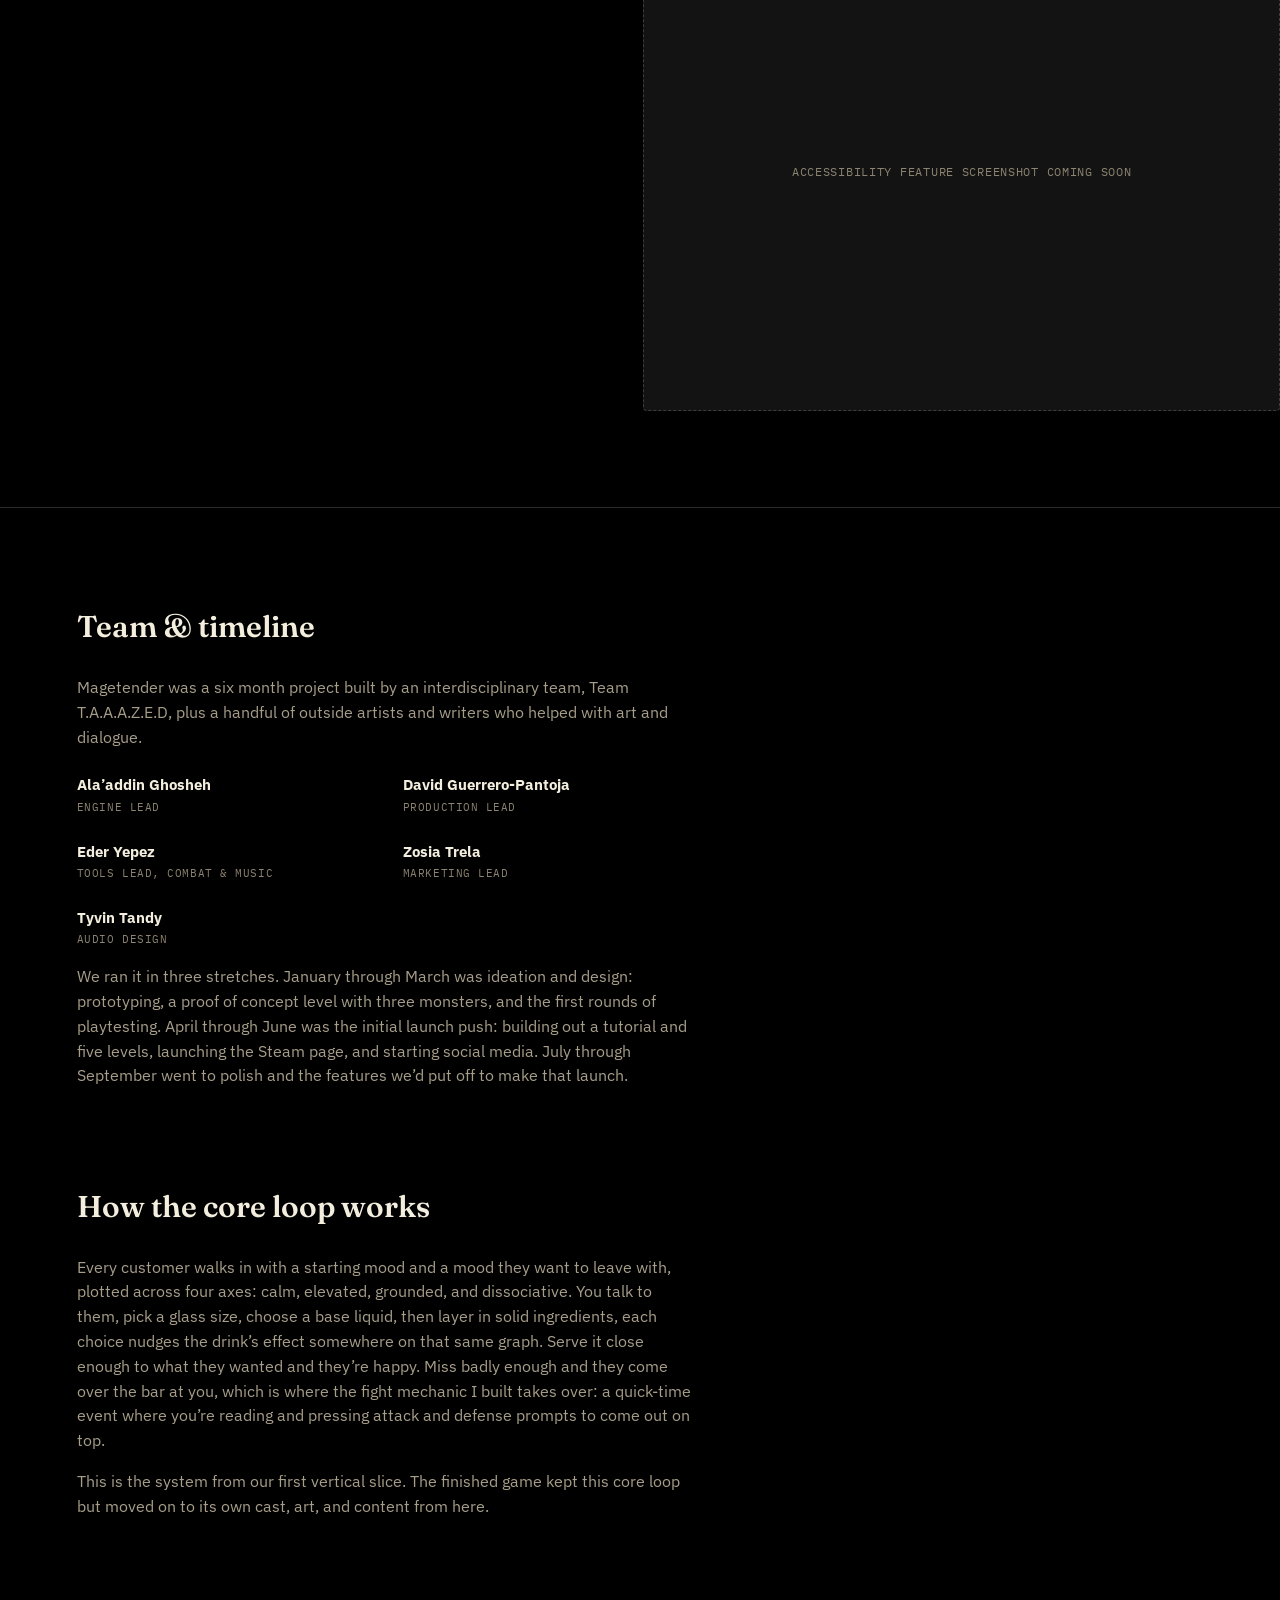
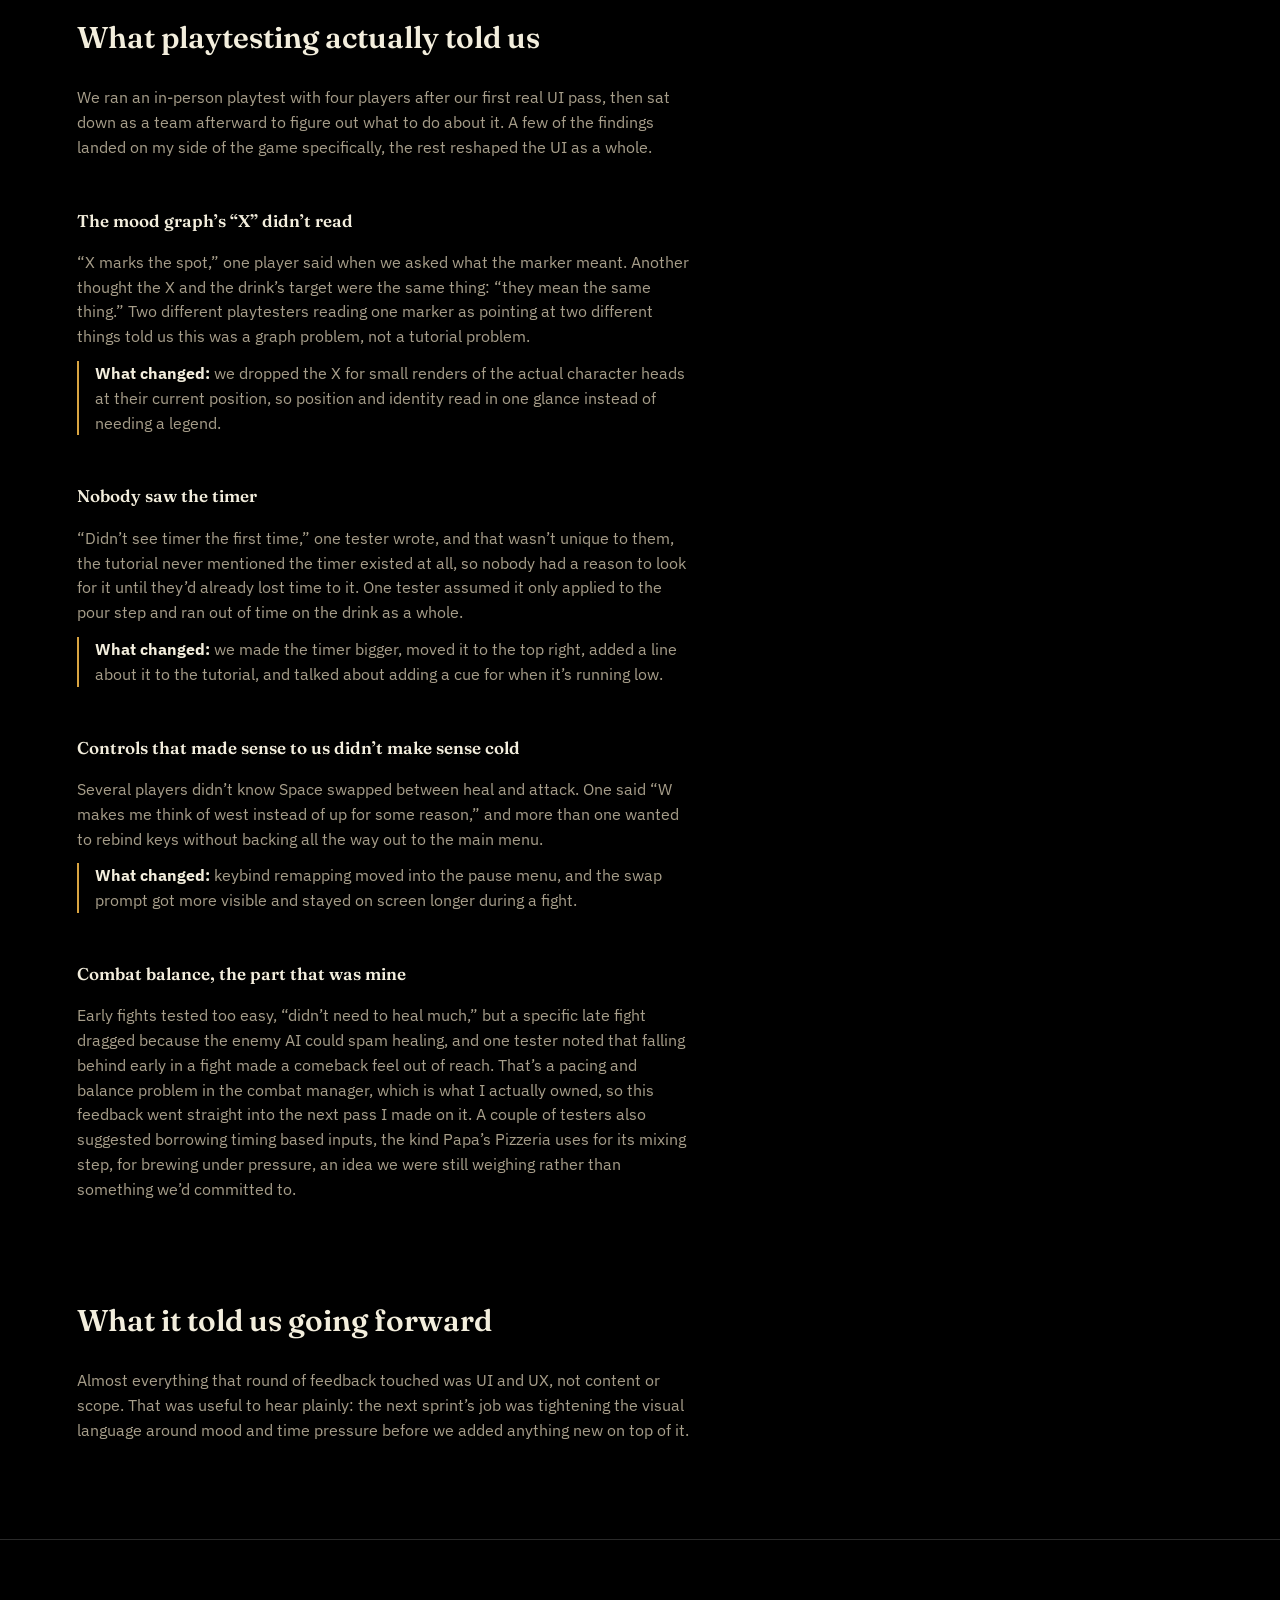
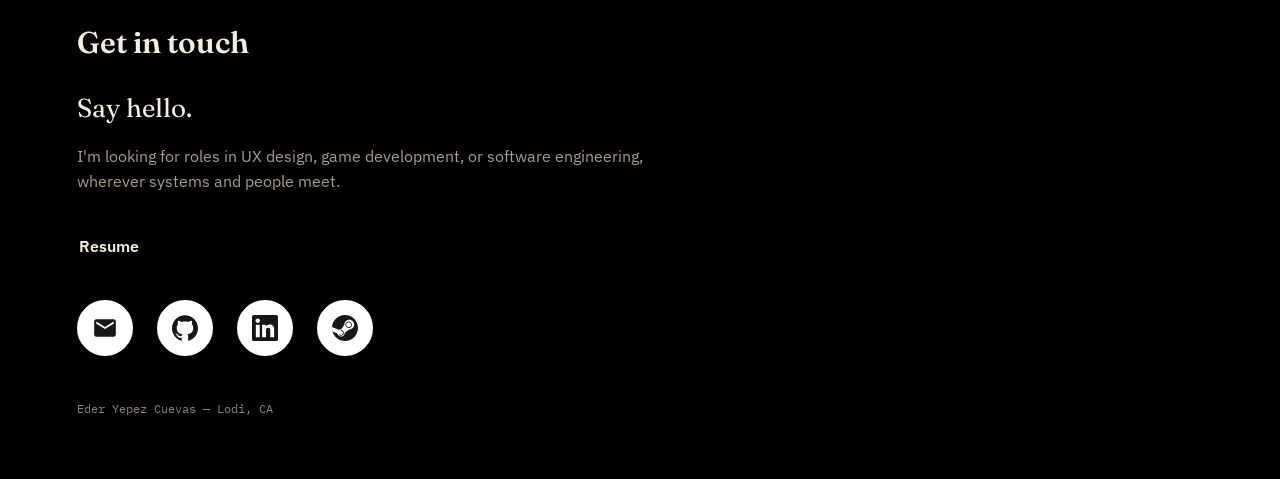
==== commit 40ab95b3: "Add magetender documentation" ====
--- a/magetender.html
+++ b/magetender.html
@@ -23,6 +23,12 @@
     </symbol>
     <symbol id="icon-linkedin" viewBox="0 0 24 24">
       <path d="M20.447 20.452h-3.554v-5.569c0-1.328-.027-3.037-1.852-3.037-1.853 0-2.136 1.445-2.136 2.939v5.667H9.351V9h3.414v1.561h.046c.477-.9 1.637-1.85 3.37-1.85 3.601 0 4.267 2.37 4.267 5.455v6.286zM5.337 7.433c-1.144 0-2.063-.926-2.063-2.065 0-1.138.92-2.063 2.063-2.063 1.14 0 2.064.925 2.064 2.063 0 1.139-.925 2.065-2.064 2.065zm1.782 13.019H3.555V9h3.564v11.452zM22.225 0H1.771C.792 0 0 .774 0 1.729v20.542C0 23.227.792 24 1.771 24h20.451C23.2 24 24 23.227 24 22.271V1.729C24 .774 23.2 0 22.222 0h.003z"/>
+    </symbol>
+    <symbol id="icon-steam" viewBox="0 0 24 24">
+      <path d="M11.979 0C5.678 0 .511 4.86.022 11.037l6.432 2.658c.545-.371 1.203-.59 1.912-.59.063 0 .125.004.188.006l2.861-4.142V8.91c0-2.495 2.028-4.524 4.524-4.524 2.494 0 4.524 2.03 4.524 4.524a4.525 4.525 0 0 1-4.524 4.524h-.105l-4.076 2.911c0 .052.004.105.004.159 0 1.875-1.515 3.396-3.39 3.396-1.635 0-3.016-1.173-3.331-2.727L.436 15.27C1.862 20.307 6.486 24 11.979 24c6.627 0 12-5.373 12-12s-5.373-12-12-12M7.54 18.21l-1.473-.61c.262.543.714.999 1.314 1.25 1.297.539 2.793-.076 3.332-1.375.263-.63.264-1.319.005-1.949s-.75-1.121-1.377-1.383c-.624-.26-1.29-.249-1.878-.03l1.523.63c.956.4 1.409 1.5 1.009 2.455-.397.957-1.497 1.41-2.454 1.012M18.41 8.91c0-1.665-1.353-3.019-3.019-3.019-1.665 0-3.019 1.353-3.019 3.018 0 1.666 1.354 3.019 3.019 3.019 1.665 0 3.019-1.353 3.019-3.019m-5.32-.005c0-1.272 1.023-2.295 2.295-2.295 1.272 0 2.296 1.023 2.296 2.295 0 1.271-1.024 2.295-2.296 2.295-1.272 0-2.295-1.024-2.295-2.295"/>
+    </symbol>
+    <symbol id="icon-email" viewBox="0 0 24 24">
+      <path d="M20 4H4c-1.1 0-1.99.9-1.99 2L2 18c0 1.1.9 2 2 2h16c1.1 0 2-.9 2-2V6c0-1.1-.9-2-2-2zm0 4-8 5-8-5V6l8 5 8-5z"/>
     </symbol>
   </defs>
 </svg>
@@ -86,6 +92,52 @@
     </div>
   </article>
 
+  <section class="project-process">
+    <div class="process-block">
+      <h2>Team &amp; timeline</h2>
+      <p>Magetender was a six month project built by an interdisciplinary team, Team T.A.A.A.Z.E.D, plus a handful of outside artists and writers who helped with art and dialogue.</p>
+      <ul class="process-team">
+        <li class="process-team-member"><strong>Ala&rsquo;addin Ghosheh</strong><span>Engine Lead</span></li>
+        <li class="process-team-member"><strong>David Guerrero-Pantoja</strong><span>Production Lead</span></li>
+        <li class="process-team-member"><strong>Eder Yepez</strong><span>Tools Lead, combat &amp; music</span></li>
+        <li class="process-team-member"><strong>Zosia Trela</strong><span>Marketing Lead</span></li>
+        <li class="process-team-member"><strong>Tyvin Tandy</strong><span>Audio Design</span></li>
+      </ul>
+      <p>We ran it in three stretches. January through March was ideation and design: prototyping, a proof of concept level with three monsters, and the first rounds of playtesting. April through June was the initial launch push: building out a tutorial and five levels, launching the Steam page, and starting social media. July through September went to polish and the features we&rsquo;d put off to make that launch.</p>
+    </div>
+
+    <div class="process-block">
+      <h2>How the core loop works</h2>
+      <p>Every customer walks in with a starting mood and a mood they want to leave with, plotted across four axes: calm, elevated, grounded, and dissociative. You talk to them, pick a glass size, choose a base liquid, then layer in solid ingredients, each choice nudges the drink&rsquo;s effect somewhere on that same graph. Serve it close enough to what they wanted and they&rsquo;re happy. Miss badly enough and they come over the bar at you, which is where the fight mechanic I built takes over: a quick-time event where you&rsquo;re reading and pressing attack and defense prompts to come out on top.</p>
+      <p>This is the system from our first vertical slice. The finished game kept this core loop but moved on to its own cast, art, and content from here.</p>
+    </div>
+
+    <div class="process-block">
+      <h2>What playtesting actually told us</h2>
+      <p>We ran an in-person playtest with four players after our first real UI pass, then sat down as a team afterward to figure out what to do about it. A few of the findings landed on my side of the game specifically, the rest reshaped the UI as a whole.</p>
+
+      <h3>The mood graph&rsquo;s &ldquo;X&rdquo; didn&rsquo;t read</h3>
+      <p>&ldquo;X marks the spot,&rdquo; one player said when we asked what the marker meant. Another thought the X and the drink&rsquo;s target were the same thing: &ldquo;they mean the same thing.&rdquo; Two different playtesters reading one marker as pointing at two different things told us this was a graph problem, not a tutorial problem.</p>
+      <p class="process-change"><strong>What changed:</strong> we dropped the X for small renders of the actual character heads at their current position, so position and identity read in one glance instead of needing a legend.</p>
+
+      <h3>Nobody saw the timer</h3>
+      <p>&ldquo;Didn&rsquo;t see timer the first time,&rdquo; one tester wrote, and that wasn&rsquo;t unique to them, the tutorial never mentioned the timer existed at all, so nobody had a reason to look for it until they&rsquo;d already lost time to it. One tester assumed it only applied to the pour step and ran out of time on the drink as a whole.</p>
+      <p class="process-change"><strong>What changed:</strong> we made the timer bigger, moved it to the top right, added a line about it to the tutorial, and talked about adding a cue for when it&rsquo;s running low.</p>
+
+      <h3>Controls that made sense to us didn&rsquo;t make sense cold</h3>
+      <p>Several players didn&rsquo;t know Space swapped between heal and attack. One said &ldquo;W makes me think of west instead of up for some reason,&rdquo; and more than one wanted to rebind keys without backing all the way out to the main menu.</p>
+      <p class="process-change"><strong>What changed:</strong> keybind remapping moved into the pause menu, and the swap prompt got more visible and stayed on screen longer during a fight.</p>
+
+      <h3>Combat balance, the part that was mine</h3>
+      <p>Early fights tested too easy, &ldquo;didn&rsquo;t need to heal much,&rdquo; but a specific late fight dragged because the enemy AI could spam healing, and one tester noted that falling behind early in a fight made a comeback feel out of reach. That&rsquo;s a pacing and balance problem in the combat manager, which is what I actually owned, so this feedback went straight into the next pass I made on it. A couple of testers also suggested borrowing timing based inputs, the kind Papa&rsquo;s Pizzeria uses for its mixing step, for brewing under pressure, an idea we were still weighing rather than something we&rsquo;d committed to.</p>
+    </div>
+
+    <div class="process-block">
+      <h2>What it told us going forward</h2>
+      <p>Almost everything that round of feedback touched was UI and UX, not content or scope. That was useful to hear plainly: the next sprint&rsquo;s job was tightening the visual language around mood and time pressure before we added anything new on top of it.</p>
+    </div>
+  </section>
+
 </main>
 
 <footer class="site-footer" id="contact">
@@ -94,11 +146,14 @@
   <p class="footer-text">I'm looking for roles in UX design, game development, or software engineering, wherever systems and people meet.</p>
   <ul class="footer-links">
     <li><a href="assets/resume.pdf"><span class="hover-frame">Resume</span></a></li>
-    <li><a href="mailto:ederyepe777@gmail.com"><span class="hover-frame">ederyepe777@gmail.com</span></a></li>
-    <li><a href="https://store.steampowered.com/app/4709570/MageTender/"><span class="hover-frame">Steam</span></a></li>
   </ul>
 
   <ul class="social-icons">
+    <li>
+      <a class="social-icon social-icon-email" href="mailto:ederyepe777@gmail.com" aria-label="Email">
+        <svg aria-hidden="true"><use href="#icon-email"></use></svg>
+      </a>
+    </li>
     <li>
       <a class="social-icon social-icon-github" href="https://github.com/ederyc" aria-label="GitHub">
         <svg aria-hidden="true"><use href="#icon-github"></use></svg>
@@ -109,6 +164,11 @@
         <svg aria-hidden="true"><use href="#icon-linkedin"></use></svg>
       </a>
     </li>
+    <li>
+      <a class="social-icon social-icon-steam" href="https://store.steampowered.com/app/4709570/MageTender/" aria-label="Steam">
+        <svg aria-hidden="true"><use href="#icon-steam"></use></svg>
+      </a>
+    </li>
   </ul>
   <p class="footer-fine">Eder Yepez Cuevas — Lodi, CA</p>
 </footer>
--- a/css/style.css
+++ b/css/style.css
@@ -639,6 +639,8 @@
 
 .social-icon-github::before { background: #181717; }
 .social-icon-linkedin::before { background: #0a66c2; }
+.social-icon-steam::before { background: #1b2838; }
+.social-icon-email::before { background: var(--gold); }
 
 .footer-fine {
   margin-top: 44px;
@@ -963,6 +965,81 @@
   text-transform: uppercase;
   color: var(--ink-faint);
   padding: 0 var(--space-4);
+}
+
+/* ---------- Project process ---------- */
+
+.project-process {
+  position: relative;
+  z-index: 1;
+  background: var(--bg);
+  max-width: 1280px;
+  margin: 0 auto;
+  padding: var(--space-8) var(--pad-x);
+  border-top: 1px solid var(--line);
+}
+
+.process-block {
+  max-width: var(--measure);
+  margin-top: var(--space-8);
+}
+
+.process-block:first-child { margin-top: 0; }
+
+.process-block h2 {
+  font-size: clamp(22px, 2.6vw, 30px);
+  margin-bottom: var(--space-4);
+}
+
+.process-block h3 {
+  font-size: 17px;
+  margin-top: var(--space-6);
+  margin-bottom: var(--space-2);
+}
+
+.process-block > p,
+.process-block h3 + p {
+  margin-top: var(--space-3);
+  color: var(--ink-soft);
+  font-size: 16px;
+}
+
+.process-block > p:first-of-type {
+  margin-top: 0;
+}
+
+.process-block > p.process-change {
+  margin-top: var(--space-2);
+  padding-left: var(--space-3);
+  border-left: 2px solid var(--gold);
+}
+
+.process-change strong {
+  color: var(--ink);
+}
+
+.process-team {
+  margin-top: var(--space-4);
+  display: grid;
+  grid-template-columns: repeat(auto-fill, minmax(190px, 1fr));
+  gap: var(--space-4) var(--space-5);
+  max-width: none;
+}
+
+.process-team-member strong {
+  display: block;
+  font-size: 15px;
+  color: var(--ink);
+}
+
+.process-team-member span {
+  display: block;
+  margin-top: 2px;
+  font-family: var(--mono);
+  font-size: 11px;
+  letter-spacing: 0.05em;
+  text-transform: uppercase;
+  color: var(--ink-faint);
 }
 
 /* ---------- Responsive ---------- */
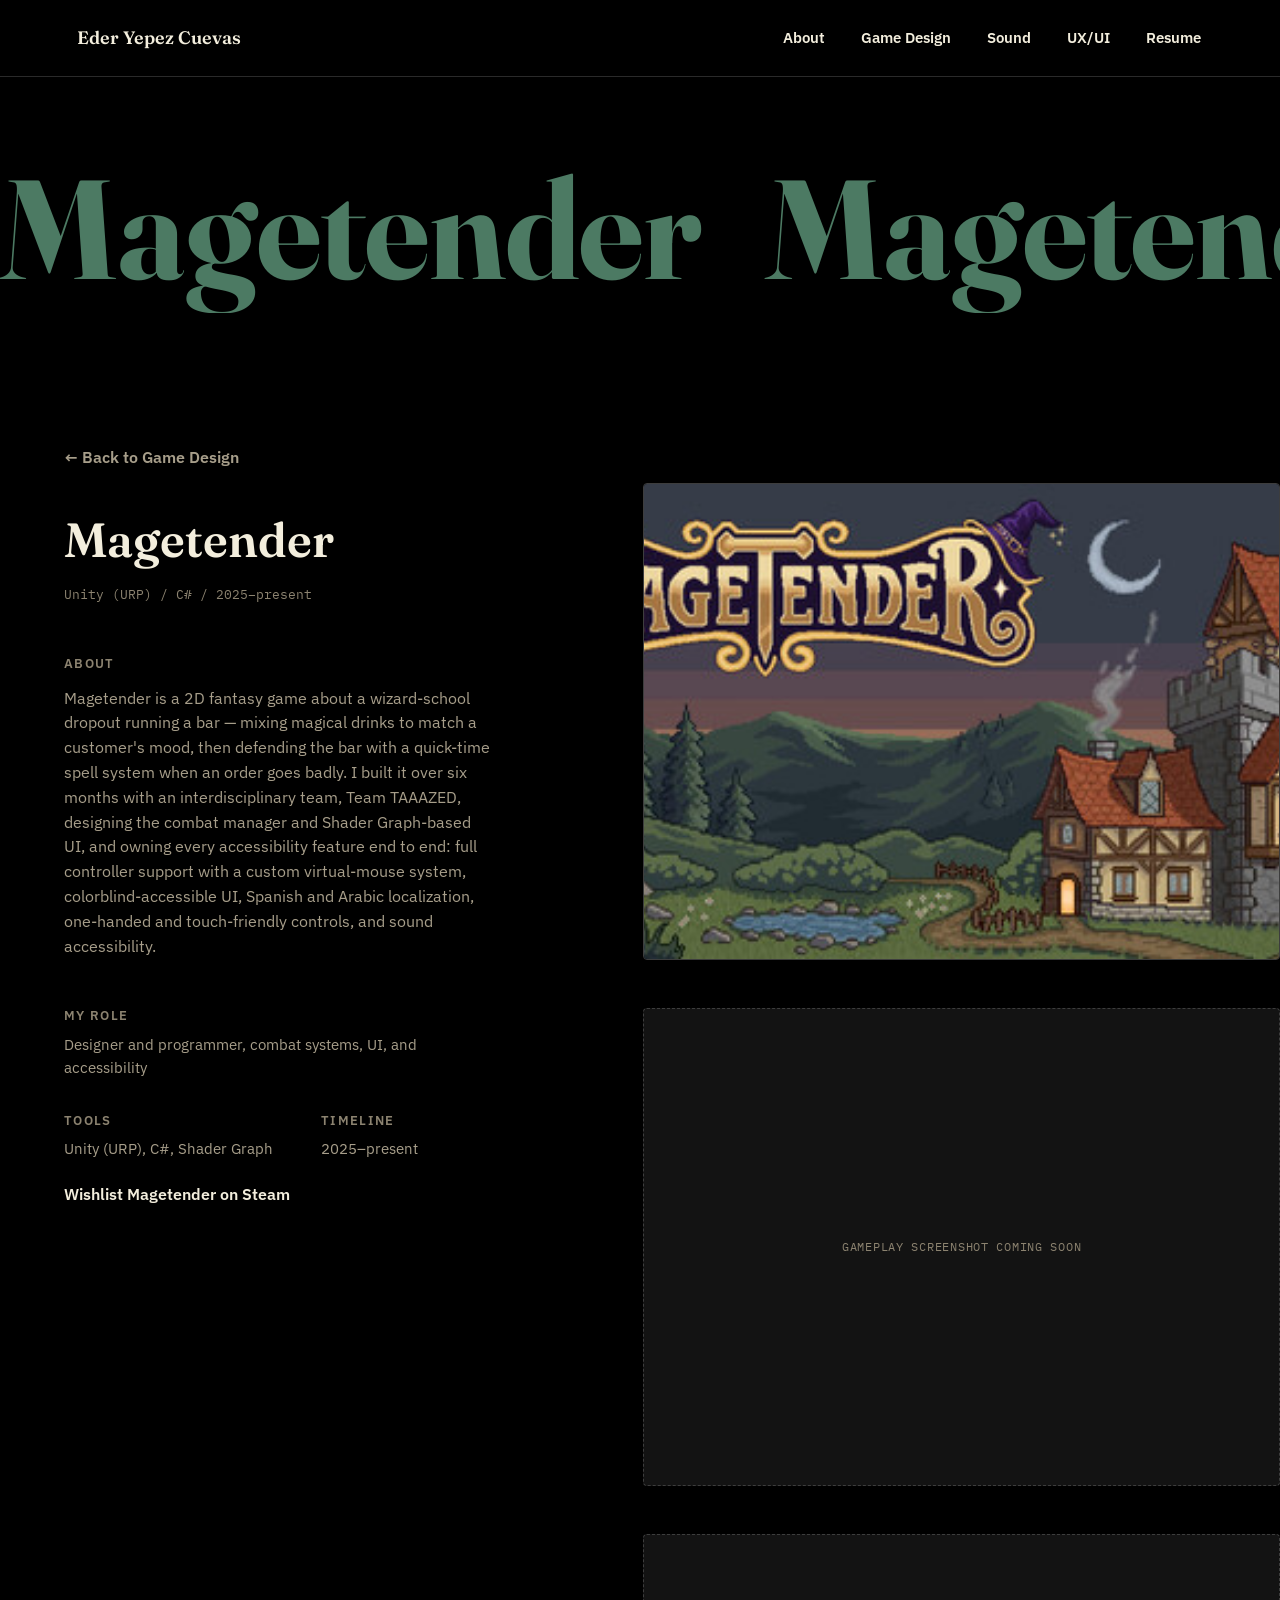
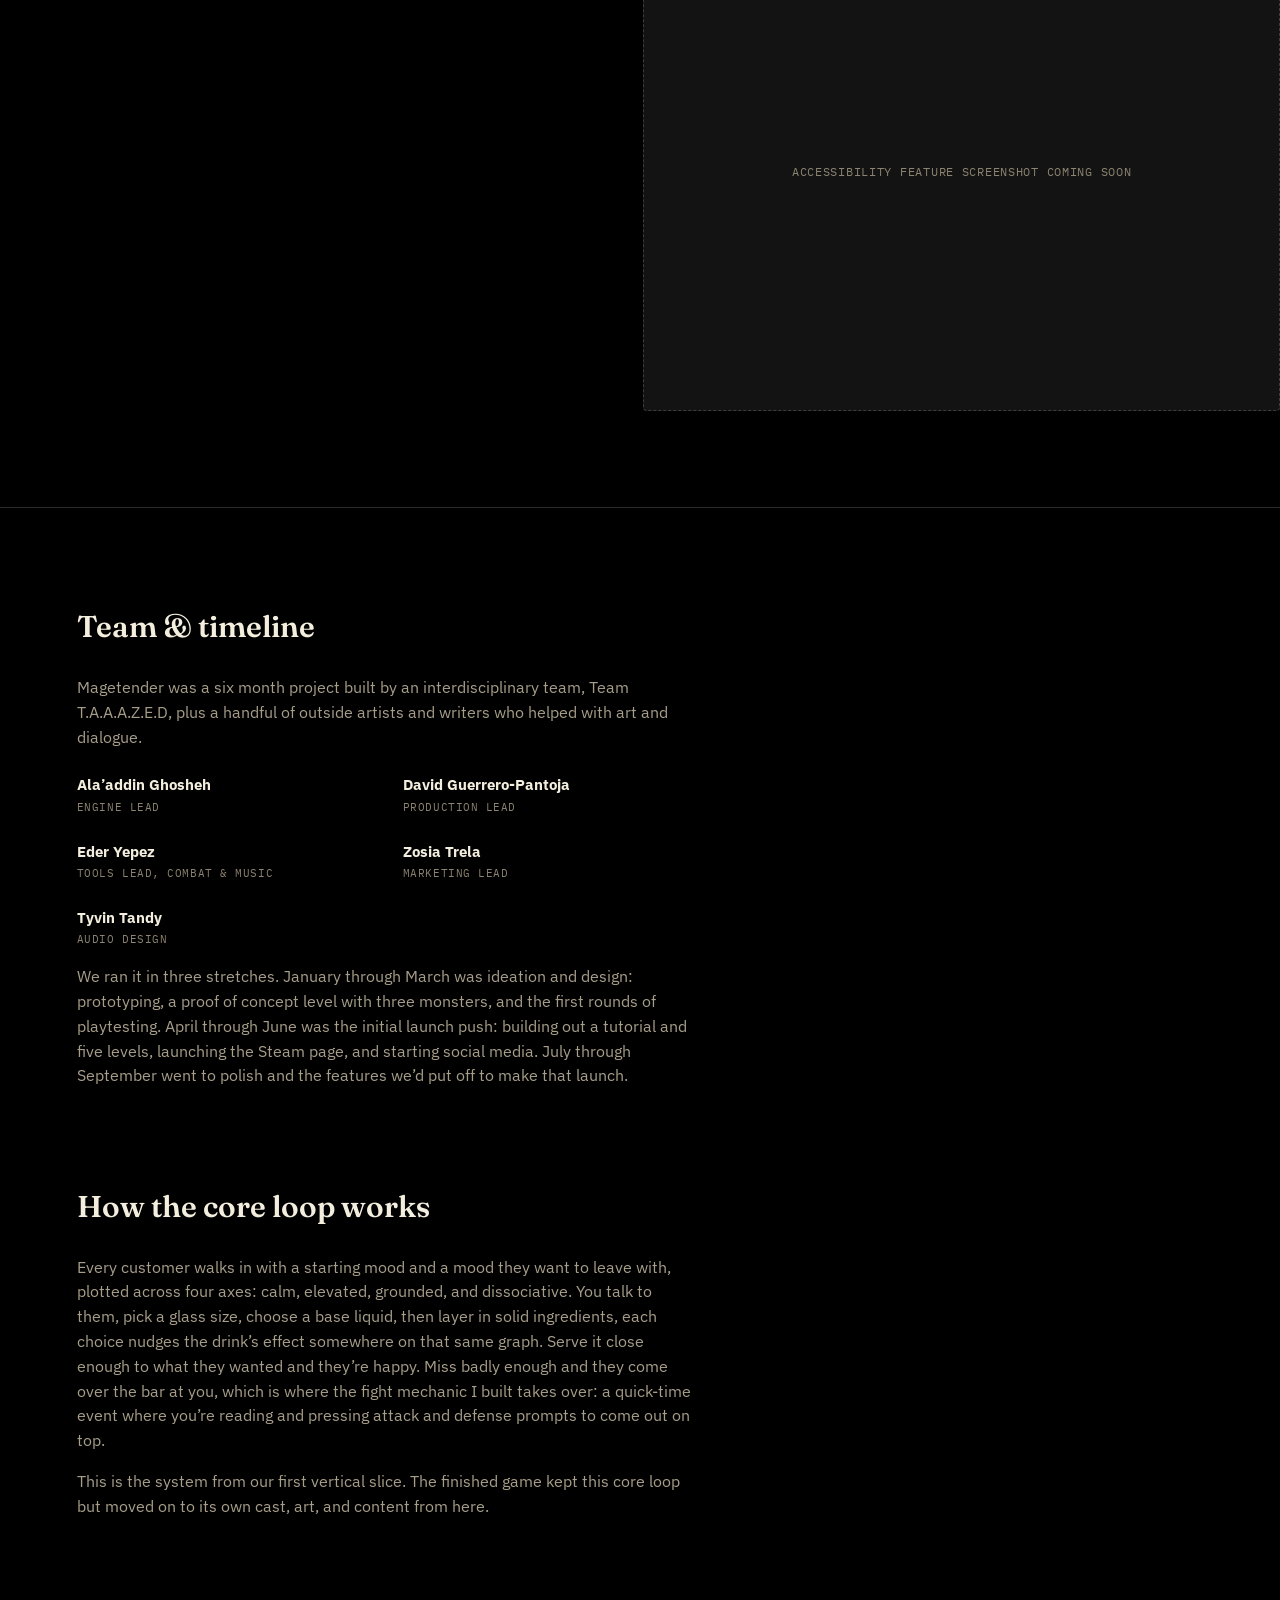
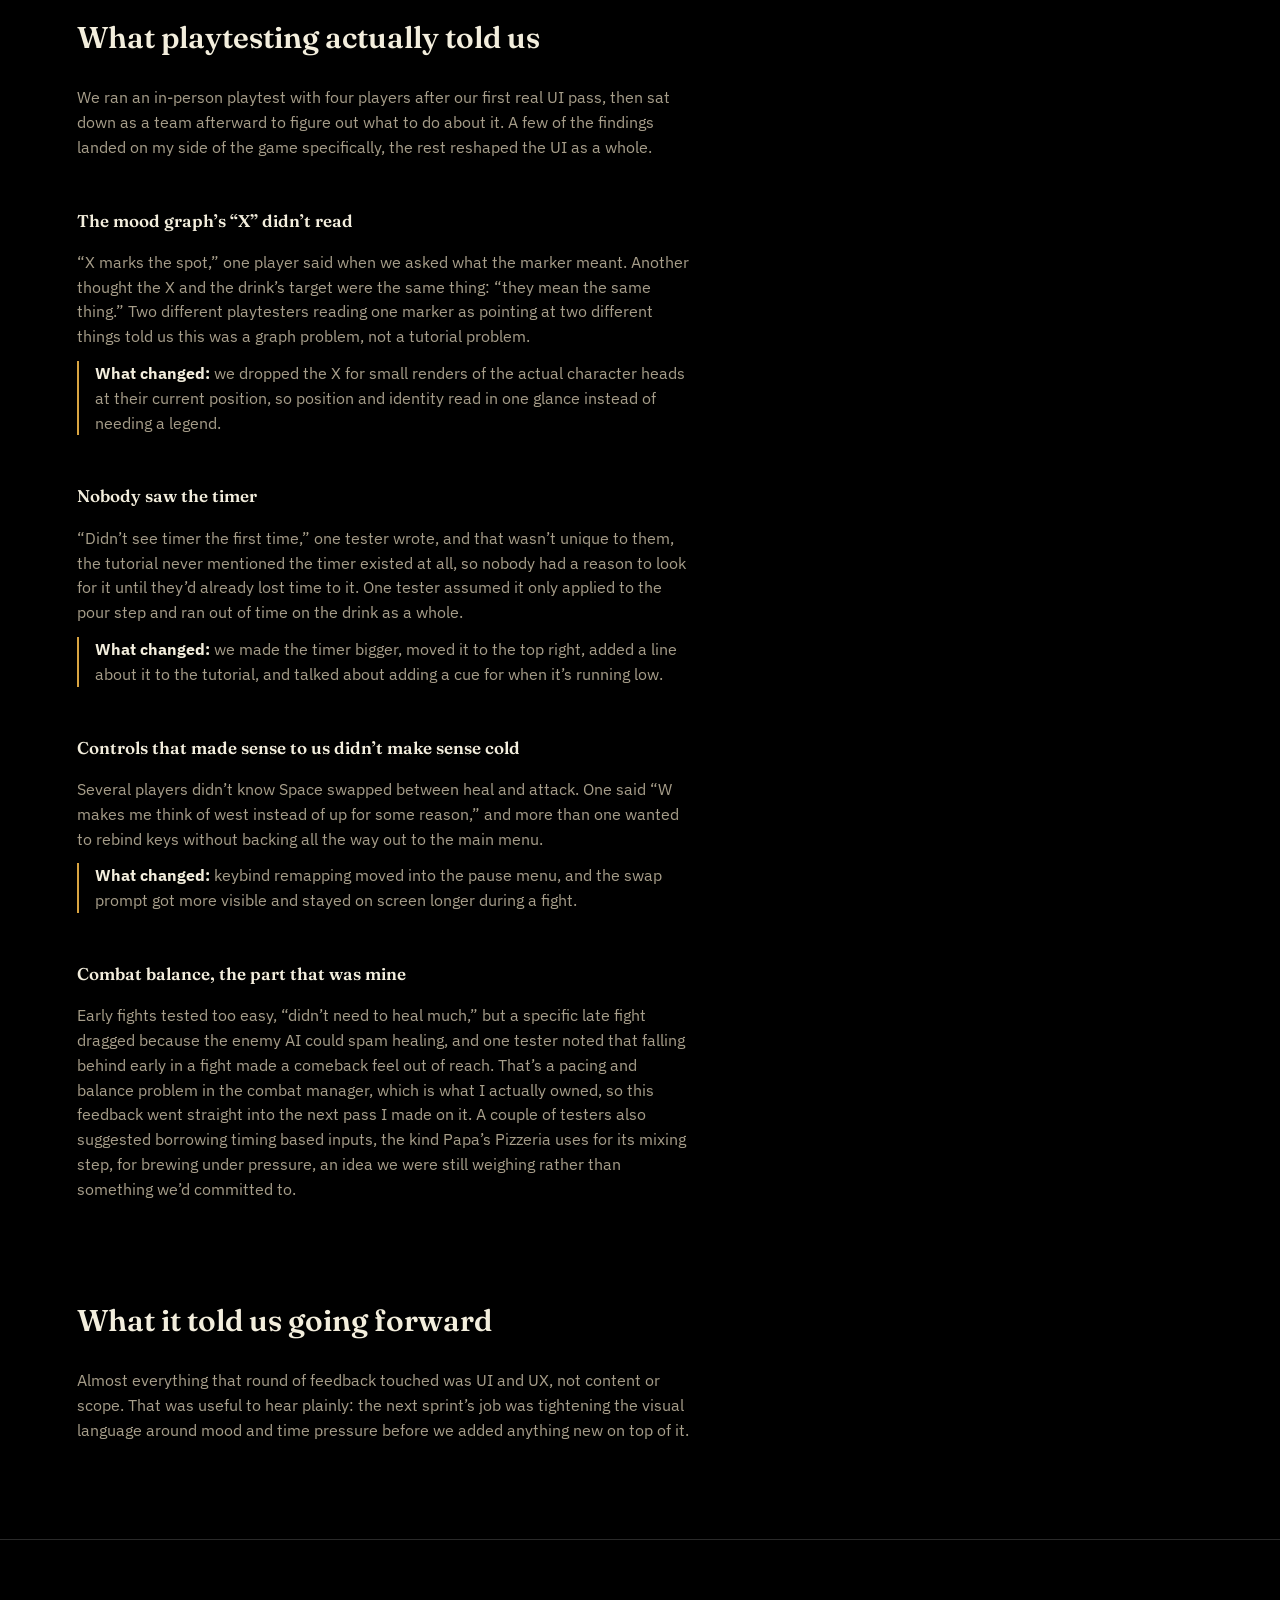
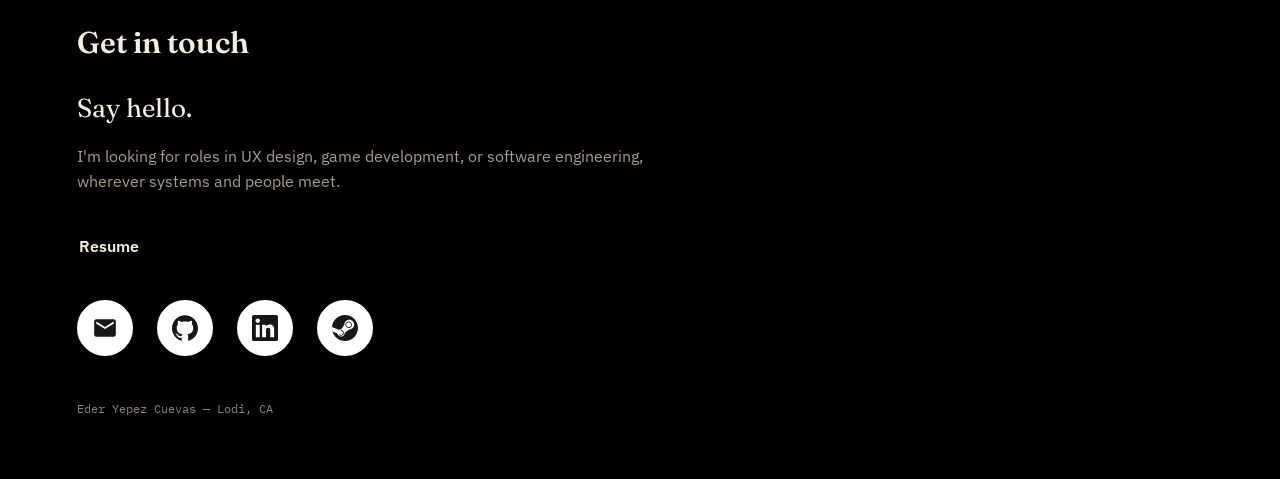
==== commit 26d1d689: "Elaborate Backgrounds added to hero" ====
--- a/magetender.html
+++ b/magetender.html
@@ -36,7 +36,10 @@
 <header class="site-header">
   <a class="site-header-name" href="index.html#top">Eder Yepez Cuevas</a>
   <nav class="site-header-nav" aria-label="Primary">
-    <a class="site-header-link" href="index.html#top"><span class="hover-frame">About</span></a>
+    <a class="site-header-link" href="index.html#about"><span class="hover-frame">About</span></a>
+    <a class="site-header-link" href="index.html#game-design"><span class="hover-frame">Game Design</span></a>
+    <a class="site-header-link" href="index.html#music-design"><span class="hover-frame">Sound</span></a>
+    <a class="site-header-link" href="index.html#ux-ui"><span class="hover-frame">UX/UI</span></a>
     <a class="site-header-link" href="assets/resume.pdf"><span class="hover-frame">Resume</span></a>
   </nav>
 </header>
--- a/css/style.css
+++ b/css/style.css
@@ -191,10 +191,128 @@
   padding: 0;
 }
 
+/* The scene fills the first screen, short enough that the bio below it starts
+   to show. The poster is the loop's first frame, so the video starts without a jump. */
+.hero {
+  --hero-ink: #2A1C33;
+  position: relative;
+  isolation: isolate;
+  display: flex;
+  flex-direction: column;
+  min-height: max(560px, calc(100vh - var(--header-h) - var(--space-6)));
+  min-height: max(560px, calc(100svh - var(--header-h) - var(--space-6)));
+  overflow: hidden;
+  background: var(--bg);
+}
+
+.hero-scene {
+  position: absolute;
+  inset: 0;
+  z-index: -2;
+  width: 100%;
+  height: 100%;
+  object-fit: cover;
+  object-position: 31% 50%;
+}
+
+/* The scene's foreground sinks into the page, so the hero has no hard bottom edge. */
+.hero::after {
+  content: '';
+  position: absolute;
+  left: 0;
+  right: 0;
+  bottom: 0;
+  z-index: -1;
+  height: 34%;
+  background: linear-gradient(to bottom, transparent, rgba(0, 0, 0, 0.72) 62%, var(--bg));
+  pointer-events: none;
+}
+
+.hero-content {
+  flex: 1;
+  width: 100%;
+  max-width: 1280px;
+  margin: 0 auto;
+  padding: var(--space-6) var(--pad-x) var(--space-4);
+  text-align: center;
+  color: var(--hero-ink);
+  text-shadow: 0 0 18px rgba(255, 249, 238, 0.8);
+}
+
+.hero-content .intro-greeting { color: var(--hero-ink); }
+
+.hero-role {
+  width: fit-content;
+  margin: var(--space-3) auto 0;
+  padding: 6px var(--space-3);
+  border-radius: var(--radius-sm);
+  background: rgba(255, 249, 238, 0.88);
+  font-family: var(--serif);
+  font-weight: 600;
+  font-size: clamp(17px, 1.8vw, 22px);
+  color: var(--hero-ink);
+  text-shadow: none;
+  text-wrap: balance;
+}
+
+.hero-foot {
+  display: flex;
+  align-items: center;
+  gap: var(--space-2);
+  padding: 0 var(--pad-x) var(--space-3);
+}
+
+.hero-toggle {
+  display: inline-grid;
+  place-items: center;
+  flex: none;
+  width: 44px;
+  height: 44px;
+  padding: 0;
+  border: 1px solid var(--line-strong);
+  border-radius: 50%;
+  background: var(--bg-raised);
+  color: var(--ink);
+  cursor: pointer;
+  transition: border-color var(--motion-fast) var(--ease-standard);
+}
+
+.hero-toggle[hidden] { display: none; }
+.hero-toggle:hover { border-color: var(--gold); }
+
+.hero-icon {
+  width: 18px;
+  height: 18px;
+  fill: none;
+  stroke: currentColor;
+  stroke-width: 2.4;
+  stroke-linecap: round;
+  stroke-linejoin: round;
+}
+
+.hero-icon-play { fill: currentColor; stroke-width: 1.8; }
+.hero-toggle[data-playing="false"] .hero-icon-pause,
+.hero-toggle[data-playing="true"] .hero-icon-play { display: none; }
+
+.hero-credit {
+  font-family: var(--mono);
+  font-size: 13px;
+  color: var(--ink);
+}
+
+.visually-hidden {
+  position: absolute;
+  width: 1px;
+  height: 1px;
+  overflow: hidden;
+  clip-path: inset(50%);
+  white-space: nowrap;
+}
+
 .intro-hero {
   max-width: 1280px;
   margin: 0 auto;
-  padding: var(--space-8) var(--pad-x) var(--space-7);
+  padding: var(--space-4) var(--pad-x) var(--space-7);
   text-align: center;
 }
 
@@ -211,27 +329,44 @@
 .intro-photo-wrap { justify-self: center; }
 
 .intro-greeting {
-  font-size: clamp(70px, 12.5vw, 130px);
+  font-size: clamp(44px, 5.3vw, 96px);
   line-height: 1.1;
 }
 
 .intro-photo-wrap {
   display: inline-flex;
+  position: relative;
+}
+
+.intro-photo-wrap::before {
+  content: '';
+  position: absolute;
+  inset: -18px;
+  border-radius: calc(var(--radius-lg) + 14px);
+  background: radial-gradient(circle, rgba(217, 164, 65, 0.55), rgba(165, 106, 130, 0.28) 60%, transparent 75%);
+  filter: blur(22px);
+  pointer-events: none;
 }
 
 .intro-photo {
+  --photo-offset: clamp(6px, 1.6vw, 10px);
+  position: relative;
   display: block;
-  height: clamp(300px, 45vw, 500px);
+  height: clamp(150px, 34svh, 340px);
   width: auto;
   aspect-ratio: 800 / 1202;
   border-radius: var(--radius-lg);
-  border: 3px solid var(--gold);
+  border: 4px solid var(--bg);
   background: var(--bg-raised);
-  box-shadow: var(--shadow-sm);
+  box-shadow:
+    inset 0 2px 0 rgba(255, 255, 255, 0.14),
+    0 0 0 6px var(--gold),
+    var(--photo-offset) var(--photo-offset) 0 0 var(--plum),
+    0 22px 50px -14px rgba(217, 164, 65, 0.55);
 }
 
 .intro-bio {
-  margin: var(--space-6) auto 0;
+  margin: 0 auto;
   max-width: var(--measure);
   text-align: left;
   font-size: 17px;
@@ -254,7 +389,7 @@
   }
 
   .intro-photo {
-    --jump-height: 100px;
+    --jump-height: var(--space-3);
     animation:
       intro-jump 720ms 700ms 1 both,
       intro-hover 3400ms ease-in-out 1420ms infinite alternate;
@@ -1045,15 +1180,6 @@
 /* ---------- Responsive ---------- */
 
 @media (max-width: 860px) {
-  .intro-headline {
-    grid-template-columns: 1fr;
-    row-gap: var(--space-4);
-  }
-  .intro-headline > .intro-greeting:first-child,
-  .intro-headline > .intro-greeting:last-child,
-  .intro-photo-wrap {
-    justify-self: center;
-  }
   .project-row { grid-template-columns: 1fr; }
   .project-image { max-width: 320px; margin: 0 auto; }
 
@@ -1068,6 +1194,25 @@
   .project-detail-image { width: 100%; }
 }
 
+@media (max-width: 640px) {
+  :root { --header-h: 96px; }
+  .site-header { padding: var(--space-1) var(--pad-x); row-gap: 0; }
+  .site-header-nav { gap: var(--space-2); width: 100%; justify-content: space-between; }
+  .site-header-name { display: inline-flex; align-items: center; min-height: 24px; }
+  .site-header-link { font-size: 14px; }
+  .hero-content { padding-top: var(--space-3); }
+  .intro-headline {
+    grid-template-columns: auto auto;
+    justify-content: center;
+    gap: var(--space-1) var(--space-2);
+  }
+  .intro-greeting { grid-row: 1; font-size: clamp(40px, 12.5vw, 60px); }
+  .intro-photo-wrap { grid-row: 2; grid-column: 1 / -1; }
+  .intro-photo { height: clamp(130px, 25svh, 210px); }
+  .hero-role { font-size: 17px; }
+  .hero-credit { font-size: 12px; }
+}
+
 @media (prefers-reduced-motion: reduce) {
   html { scroll-behavior: auto; }
   .category-icon { transition: none !important; }
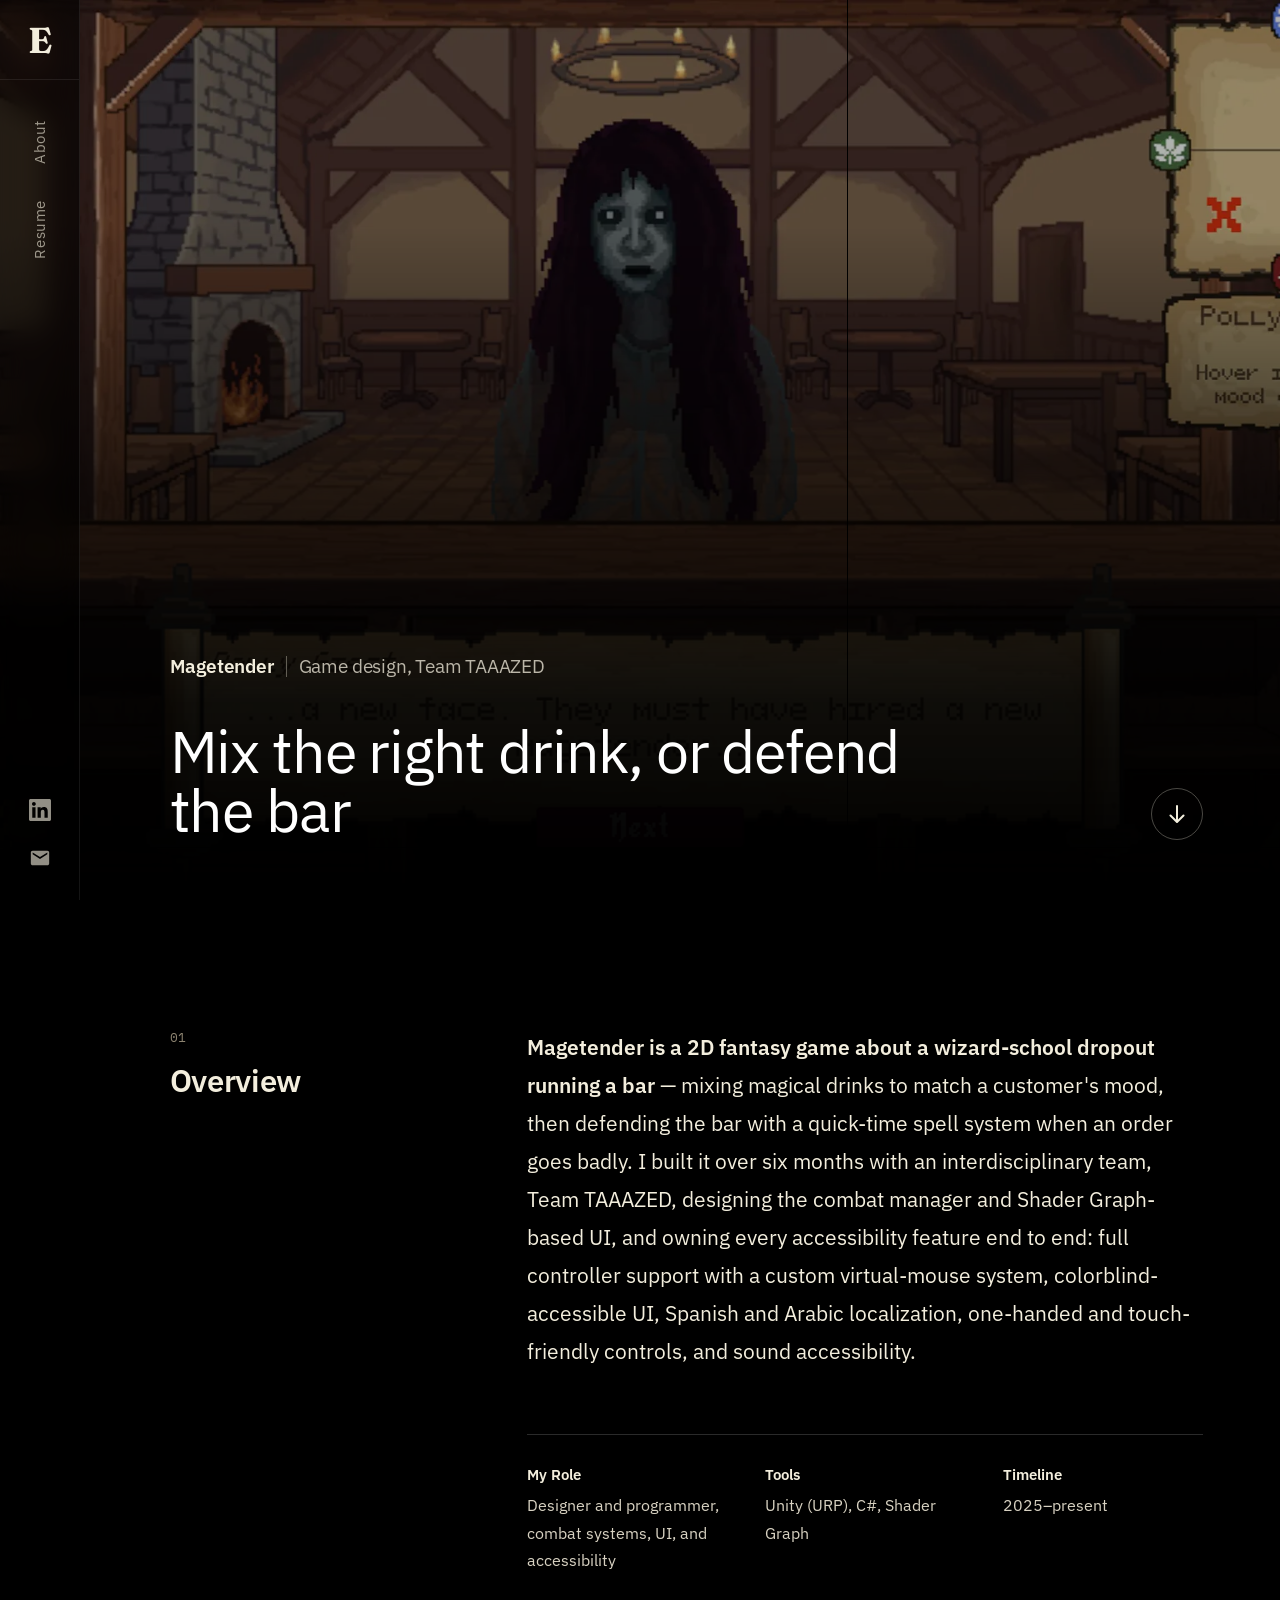
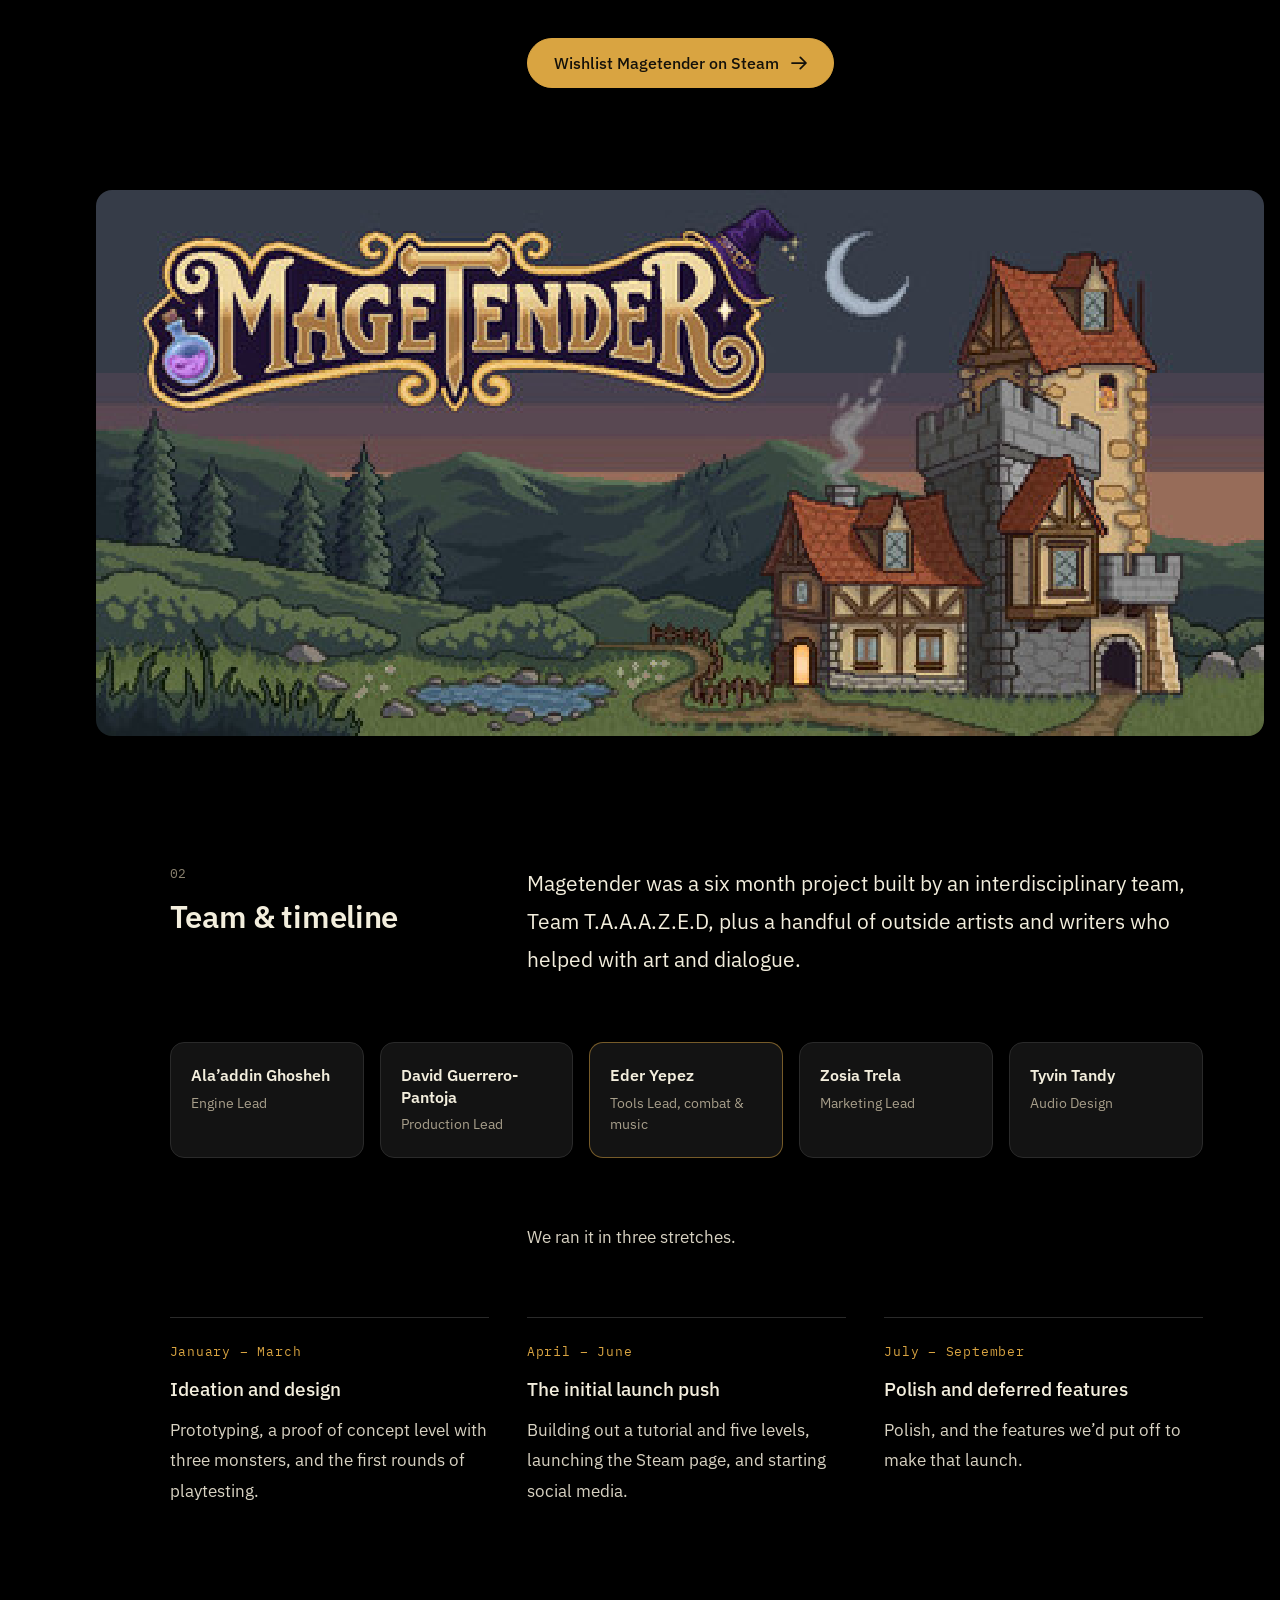
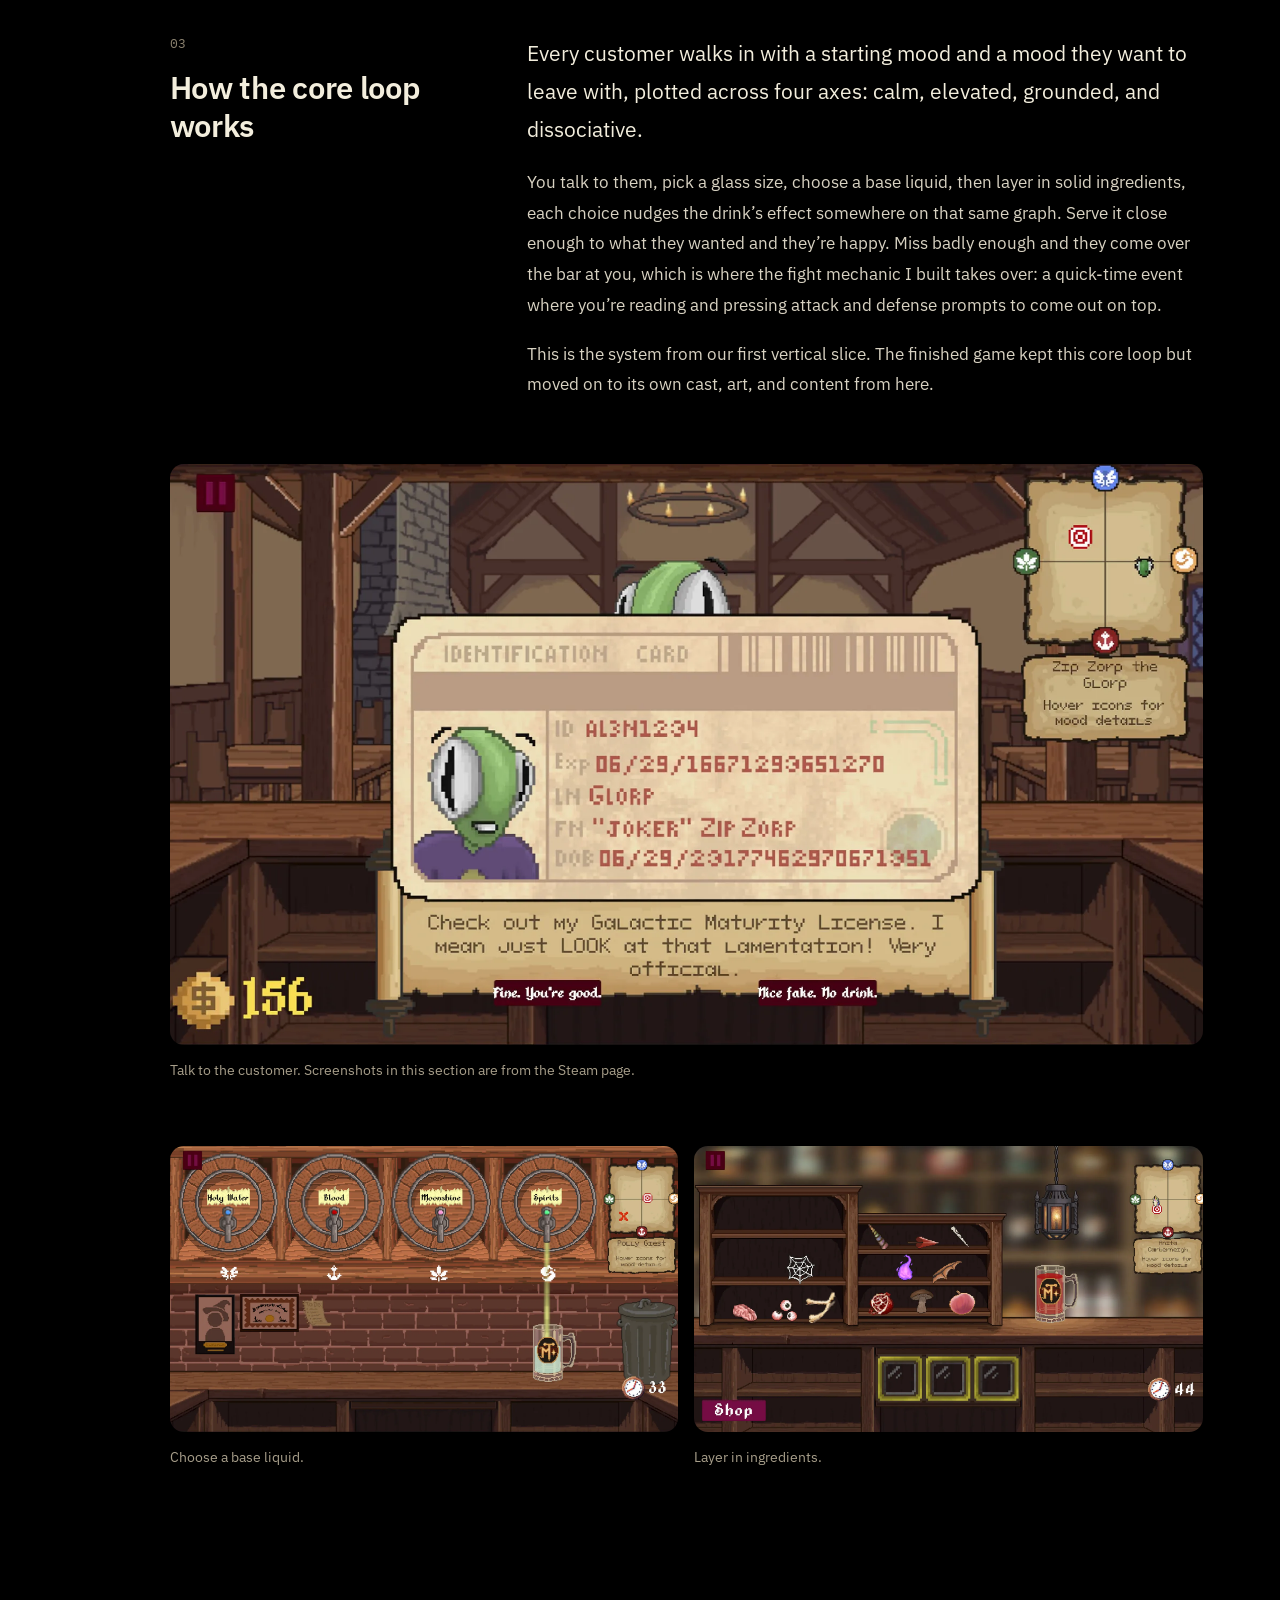
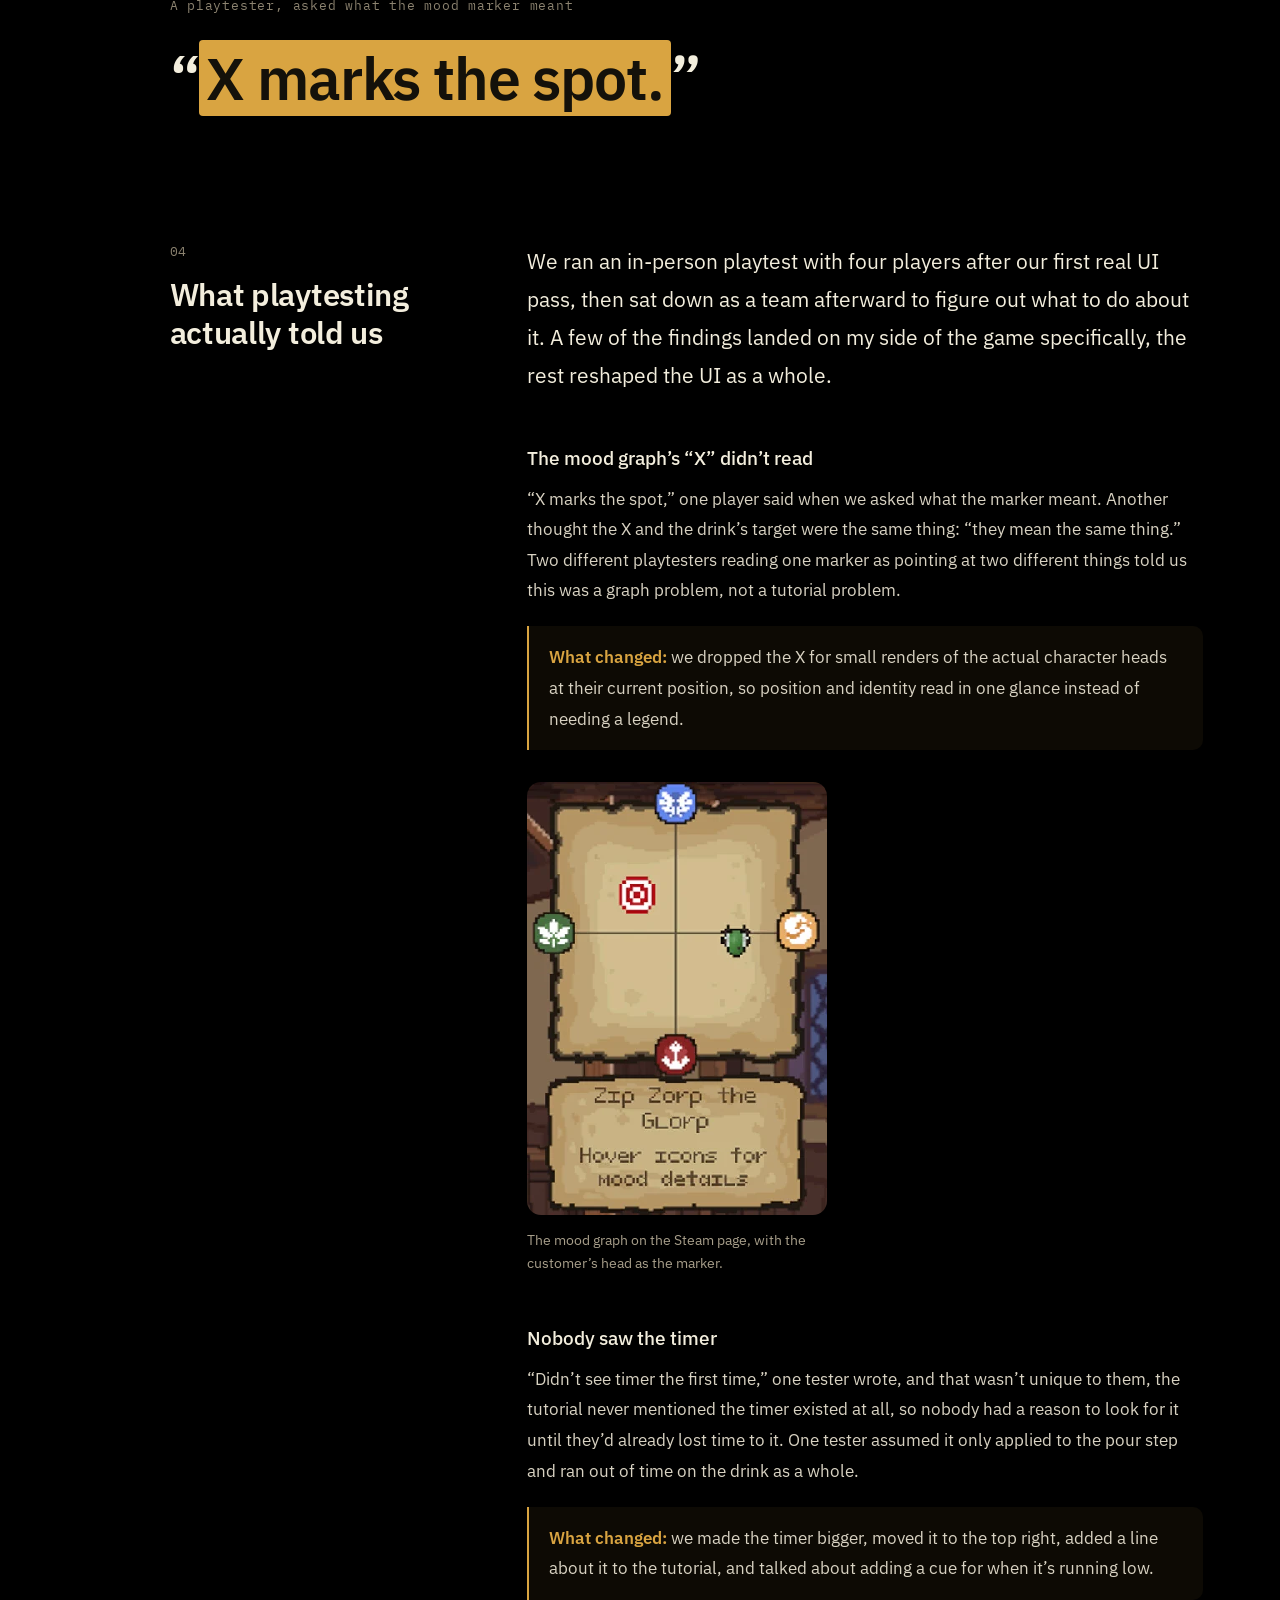
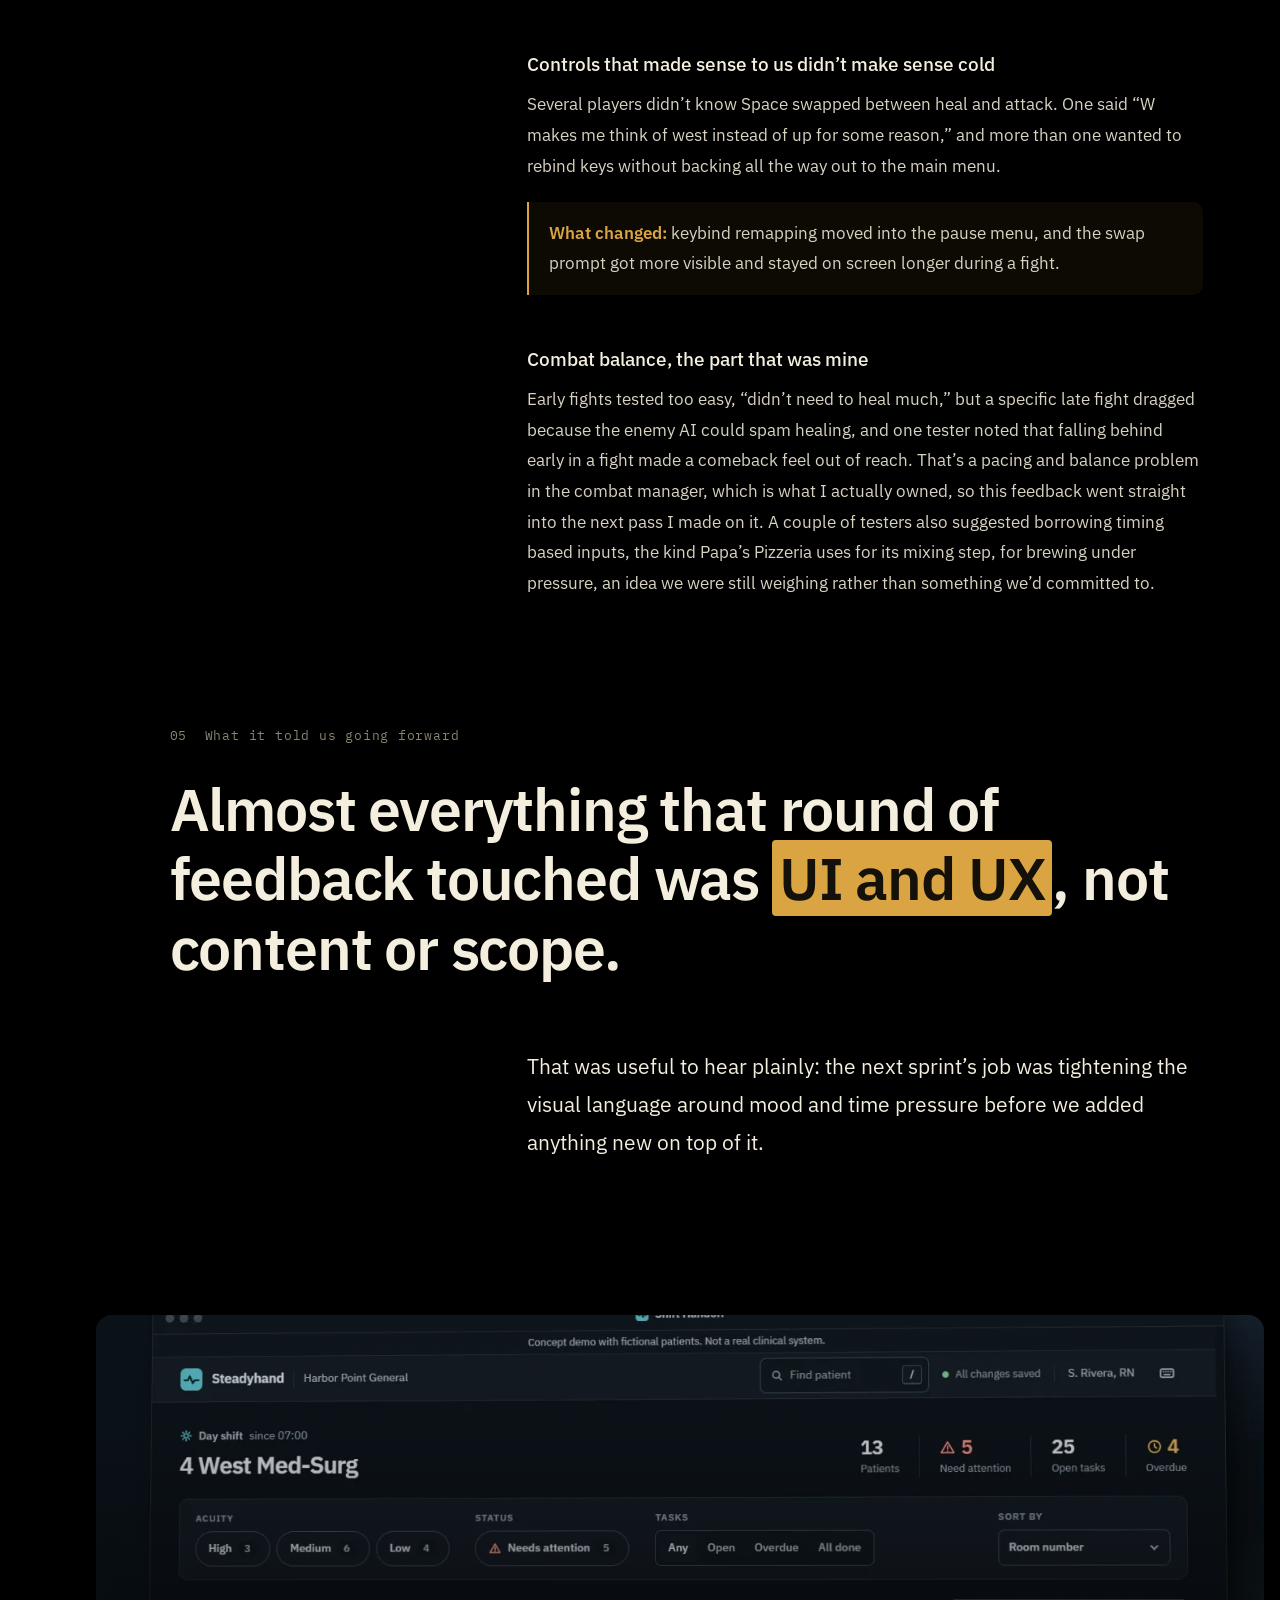
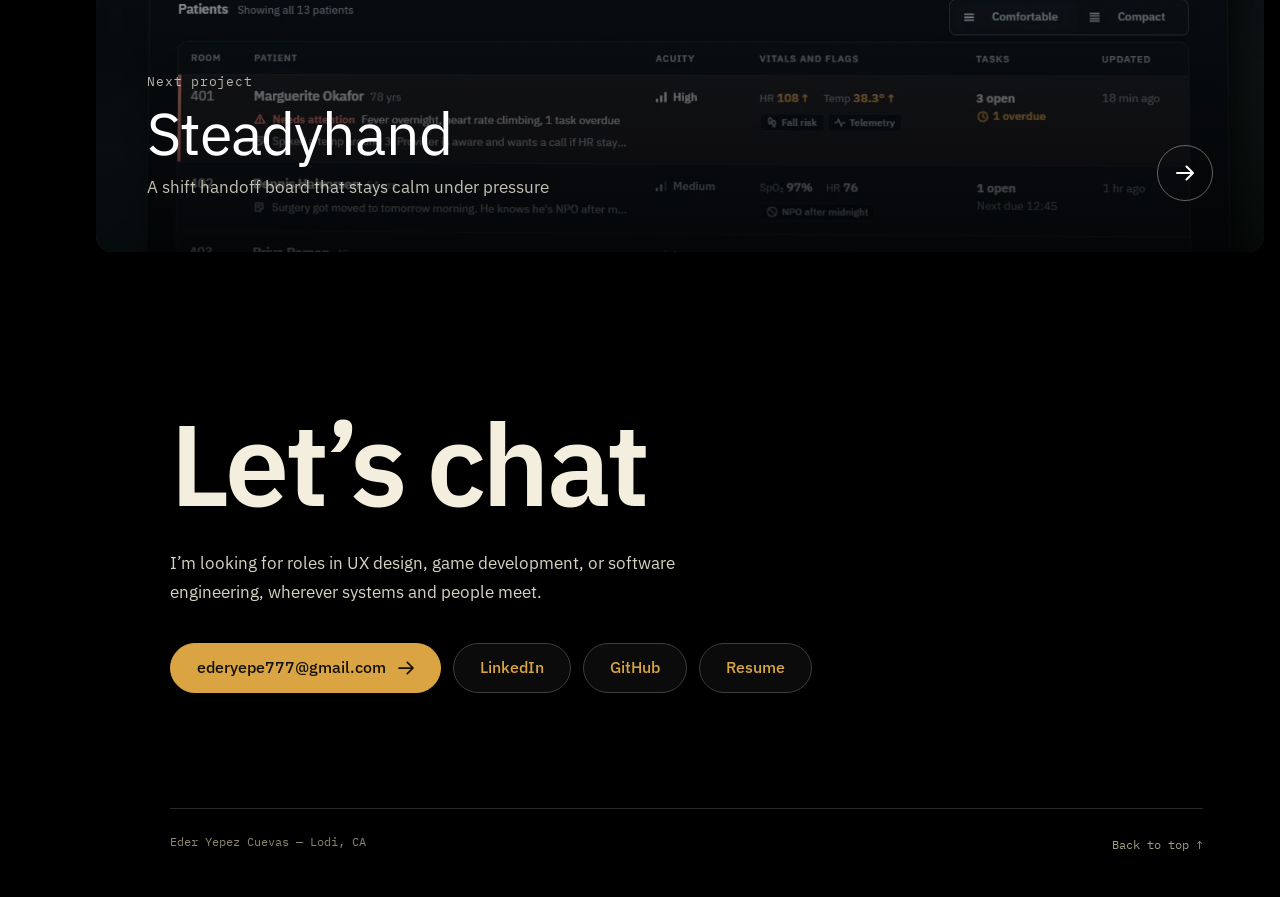
==== commit 6dd12a3b: "Project Page Layout Change" ====
--- a/magetender.html
+++ b/magetender.html
@@ -1,15 +1,18 @@
 <!DOCTYPE html>
-<html lang="en">
+<html lang="en" class="cs-page">
 <head>
 <meta charset="UTF-8">
 <meta name="viewport" content="width=device-width, initial-scale=1.0">
 <title>Magetender — Eder Yepez Cuevas</title>
 <meta name="description" content="Magetender: a 2D fantasy bar-management and combat game by Eder Yepez Cuevas.">
+<script>document.documentElement.classList.add('js');</script>
 <link rel="preconnect" href="https://fonts.googleapis.com">
 <link rel="preconnect" href="https://fonts.gstatic.com" crossorigin>
 <link href="https://fonts.googleapis.com/css2?family=Fraunces:ital,opsz,wght@0,9..144,500;0,9..144,600;0,9..144,700;1,9..144,500&family=IBM+Plex+Sans:wght@400;500;600&family=IBM+Plex+Mono:wght@400;500&display=swap" rel="stylesheet">
 <link rel="icon" href="data:image/svg+xml,%3Csvg xmlns='http://www.w3.org/2000/svg' viewBox='0 0 32 32'%3E%3Crect width='32' height='32' rx='6' fill='%23000000'/%3E%3Ctext x='16' y='23' font-family='Georgia, serif' font-size='19' font-weight='700' fill='%23D9A441' text-anchor='middle'%3EE%3C/text%3E%3C/svg%3E">
+<link rel="preload" as="image" href="assets/images/magetender/hero.webp">
 <link rel="stylesheet" href="css/style.css">
+<link rel="stylesheet" href="css/case-study.css">
 </head>
 <body>
 
@@ -24,156 +27,257 @@
     <symbol id="icon-linkedin" viewBox="0 0 24 24">
       <path d="M20.447 20.452h-3.554v-5.569c0-1.328-.027-3.037-1.852-3.037-1.853 0-2.136 1.445-2.136 2.939v5.667H9.351V9h3.414v1.561h.046c.477-.9 1.637-1.85 3.37-1.85 3.601 0 4.267 2.37 4.267 5.455v6.286zM5.337 7.433c-1.144 0-2.063-.926-2.063-2.065 0-1.138.92-2.063 2.063-2.063 1.14 0 2.064.925 2.064 2.063 0 1.139-.925 2.065-2.064 2.065zm1.782 13.019H3.555V9h3.564v11.452zM22.225 0H1.771C.792 0 0 .774 0 1.729v20.542C0 23.227.792 24 1.771 24h20.451C23.2 24 24 23.227 24 22.271V1.729C24 .774 23.2 0 22.222 0h.003z"/>
     </symbol>
-    <symbol id="icon-steam" viewBox="0 0 24 24">
-      <path d="M11.979 0C5.678 0 .511 4.86.022 11.037l6.432 2.658c.545-.371 1.203-.59 1.912-.59.063 0 .125.004.188.006l2.861-4.142V8.91c0-2.495 2.028-4.524 4.524-4.524 2.494 0 4.524 2.03 4.524 4.524a4.525 4.525 0 0 1-4.524 4.524h-.105l-4.076 2.911c0 .052.004.105.004.159 0 1.875-1.515 3.396-3.39 3.396-1.635 0-3.016-1.173-3.331-2.727L.436 15.27C1.862 20.307 6.486 24 11.979 24c6.627 0 12-5.373 12-12s-5.373-12-12-12M7.54 18.21l-1.473-.61c.262.543.714.999 1.314 1.25 1.297.539 2.793-.076 3.332-1.375.263-.63.264-1.319.005-1.949s-.75-1.121-1.377-1.383c-.624-.26-1.29-.249-1.878-.03l1.523.63c.956.4 1.409 1.5 1.009 2.455-.397.957-1.497 1.41-2.454 1.012M18.41 8.91c0-1.665-1.353-3.019-3.019-3.019-1.665 0-3.019 1.353-3.019 3.018 0 1.666 1.354 3.019 3.019 3.019 1.665 0 3.019-1.353 3.019-3.019m-5.32-.005c0-1.272 1.023-2.295 2.295-2.295 1.272 0 2.296 1.023 2.296 2.295 0 1.271-1.024 2.295-2.296 2.295-1.272 0-2.295-1.024-2.295-2.295"/>
-    </symbol>
     <symbol id="icon-email" viewBox="0 0 24 24">
       <path d="M20 4H4c-1.1 0-1.99.9-1.99 2L2 18c0 1.1.9 2 2 2h16c1.1 0 2-.9 2-2V6c0-1.1-.9-2-2-2zm0 4-8 5-8-5V6l8 5 8-5z"/>
     </symbol>
+    <symbol id="icon-arrow" viewBox="0 0 18 16">
+      <path d="M10.5 1.5 17 8l-6.5 6.5M16.5 8H1" fill="none" stroke="currentColor" stroke-width="2" stroke-linecap="round" stroke-linejoin="round"/>
+    </symbol>
+    <symbol id="icon-arrow-down" viewBox="0 0 16 18">
+      <path d="M1.5 10.5 8 17l6.5-6.5M8 16.5V1" fill="none" stroke="currentColor" stroke-width="2" stroke-linecap="round" stroke-linejoin="round"/>
+    </symbol>
   </defs>
 </svg>
 
-<header class="site-header">
-  <a class="site-header-name" href="index.html#top">Eder Yepez Cuevas</a>
-  <nav class="site-header-nav" aria-label="Primary">
-    <a class="site-header-link" href="index.html#about"><span class="hover-frame">About</span></a>
-    <a class="site-header-link" href="index.html#game-design"><span class="hover-frame">Game Design</span></a>
-    <a class="site-header-link" href="index.html#music-design"><span class="hover-frame">Sound</span></a>
-    <a class="site-header-link" href="index.html#ux-ui"><span class="hover-frame">UX/UI</span></a>
-    <a class="site-header-link" href="assets/resume.pdf"><span class="hover-frame">Resume</span></a>
+<header class="rail">
+  <a class="rail-logo" href="index.html" aria-label="Eder Yepez Cuevas, home">E</a>
+  <nav class="rail-nav" aria-label="Primary">
+    <a class="rail-link" href="index.html#about">About</a>
+    <a class="rail-link" href="assets/resume.pdf">Resume</a>
   </nav>
+  <div class="rail-social">
+    <a class="rail-icon" href="https://linkedin.com/in/eder-yepez-cuevas-260156210" aria-label="LinkedIn">
+      <svg aria-hidden="true"><use href="#icon-linkedin"></use></svg>
+    </a>
+    <a class="rail-icon" href="mailto:ederyepe777@gmail.com" aria-label="Email">
+      <svg aria-hidden="true"><use href="#icon-email"></use></svg>
+    </a>
+  </div>
 </header>
 
 <main id="main-content" tabindex="-1">
 
-  <div class="project-hero-spacer"></div>
-
-  <div class="project-title-bg" aria-hidden="true" data-title="Magetender">
-    <div class="project-title-track">
-      <span>Magetender</span><span>Magetender</span><span>Magetender</span>
-    </div>
+  <!-- ===== Hero ===== -->
+  <section class="cs-hero" style="--hero-pos: 50% 35%">
+    <figure class="cs-hero-media">
+      <img src="assets/images/magetender/hero.webp" alt="" width="1920" height="1080" fetchpriority="high">
+    </figure>
+    <div class="cs-hero-text">
+      <div class="cs-hero-inner">
+        <p class="cs-hero-mark">
+          Magetender
+          <span class="cs-hero-mark-sep" aria-hidden="true"></span>
+          <span class="cs-hero-mark-sub">Game design, Team TAAAZED</span>
+        </p>
+        <h1 class="cs-hero-title">Mix the right drink, or defend the bar</h1>
+      </div>
+    </div>
+    <a class="cs-hero-arrow" href="#overview" aria-label="Skip to the overview">
+      <span class="cs-hero-arrow-icon"><svg aria-hidden="true"><use href="#icon-arrow-down"></use></svg></span>
+    </a>
+  </section>
+
+  <!-- ===== 01 Overview ===== -->
+  <section class="cs-section" id="overview">
+    <div class="cs-grid">
+      <div class="cs-head">
+        <span class="cs-index">01</span>
+        <h2 class="cs-h2">Overview</h2>
+      </div>
+      <div class="cs-body" data-reveal="slide">
+        <p class="cs-lead"><strong>Magetender is a 2D fantasy game about a wizard-school dropout running a bar</strong> — mixing magical drinks to match a customer's mood, then defending the bar with a quick-time spell system when an order goes badly. I built it over six months with an interdisciplinary team, Team TAAAZED, designing the combat manager and Shader Graph-based UI, and owning every accessibility feature end to end: full controller support with a custom virtual-mouse system, colorblind-accessible UI, Spanish and Arabic localization, one-handed and touch-friendly controls, and sound accessibility.</p>
+      </div>
+      <dl class="cs-meta">
+        <div data-reveal="rise">
+          <dt>My Role</dt>
+          <dd>Designer and programmer, combat systems, UI, and accessibility</dd>
+        </div>
+        <div data-reveal="rise">
+          <dt>Tools</dt>
+          <dd>Unity (URP), C#, Shader Graph</dd>
+        </div>
+        <div data-reveal="rise">
+          <dt>Timeline</dt>
+          <dd>2025&ndash;present</dd>
+        </div>
+      </dl>
+      <div class="cs-actions">
+        <a class="cs-button cs-button--solid" href="https://store.steampowered.com/app/4709570/MageTender/">Wishlist Magetender on Steam <svg aria-hidden="true"><use href="#icon-arrow"></use></svg></a>
+      </div>
+    </div>
+  </section>
+
+  <div class="cs-band is-pixel" data-reveal="fade">
+    <img src="assets/images/MagetenderCover.jpg" alt="Magetender cover art: a pixel-art wizard's tavern and tower at dusk" width="460" height="215" loading="lazy">
   </div>
 
-  <article class="project-detail">
-    <div class="project-detail-sticky">
-      <a class="back-link" href="index.html#game-design"><span class="hover-frame">&larr; Back to Game Design</span></a>
-
-      <h1 class="project-detail-title">Magetender</h1>
-      <p class="project-detail-meta">Unity (URP) / C# / 2025&ndash;present</p>
-
-      <h2 class="project-detail-label">About</h2>
-      <p class="project-detail-copy">Magetender is a 2D fantasy game about a wizard-school dropout running a bar — mixing magical drinks to match a customer's mood, then defending the bar with a quick-time spell system when an order goes badly. I built it over six months with an interdisciplinary team, Team TAAAZED, designing the combat manager and Shader Graph-based UI, and owning every accessibility feature end to end: full controller support with a custom virtual-mouse system, colorblind-accessible UI, Spanish and Arabic localization, one-handed and touch-friendly controls, and sound accessibility.</p>
-
-      <div class="project-detail-fields">
-        <div>
-          <h2 class="project-detail-label">My Role</h2>
-          <p>Designer and programmer, combat systems, UI, and accessibility</p>
-        </div>
-        <div>
-          <h2 class="project-detail-label">Tools</h2>
-          <p>Unity (URP), C#, Shader Graph</p>
-        </div>
-        <div>
-          <h2 class="project-detail-label">Timeline</h2>
-          <p>2025&ndash;present</p>
-        </div>
-      </div>
-
-      <a class="steam-link hover-frame" href="https://store.steampowered.com/app/4709570/MageTender/">Wishlist Magetender on Steam</a>
-    </div>
-
-    <div class="project-detail-gallery">
-      <div class="project-detail-image">
-        <img src="assets/images/MagetenderCover.jpg" alt="Magetender cover art: a pixel-art wizard's tavern and tower at dusk" loading="lazy">
-      </div>
-      <div class="project-detail-image">
-        <span>Gameplay screenshot coming soon</span>
-      </div>
-      <div class="project-detail-image">
-        <span>Accessibility feature screenshot coming soon</span>
-      </div>
-    </div>
-  </article>
-
-  <section class="project-process">
-    <div class="process-block">
-      <h2>Team &amp; timeline</h2>
-      <p>Magetender was a six month project built by an interdisciplinary team, Team T.A.A.A.Z.E.D, plus a handful of outside artists and writers who helped with art and dialogue.</p>
-      <ul class="process-team">
-        <li class="process-team-member"><strong>Ala&rsquo;addin Ghosheh</strong><span>Engine Lead</span></li>
-        <li class="process-team-member"><strong>David Guerrero-Pantoja</strong><span>Production Lead</span></li>
-        <li class="process-team-member"><strong>Eder Yepez</strong><span>Tools Lead, combat &amp; music</span></li>
-        <li class="process-team-member"><strong>Zosia Trela</strong><span>Marketing Lead</span></li>
-        <li class="process-team-member"><strong>Tyvin Tandy</strong><span>Audio Design</span></li>
+  <!-- ===== 02 Team & timeline ===== -->
+  <section class="cs-section">
+    <div class="cs-grid">
+      <div class="cs-head">
+        <span class="cs-index">02</span>
+        <h2 class="cs-h2">Team &amp; timeline</h2>
+      </div>
+      <div class="cs-body" data-reveal="slide">
+        <p class="cs-lead">Magetender was a six month project built by an interdisciplinary team, Team T.A.A.A.Z.E.D, plus a handful of outside artists and writers who helped with art and dialogue.</p>
+      </div>
+
+      <ul class="cs-team">
+        <li data-reveal="rise"><strong>Ala&rsquo;addin Ghosheh</strong><span>Engine Lead</span></li>
+        <li data-reveal="rise"><strong>David Guerrero-Pantoja</strong><span>Production Lead</span></li>
+        <li class="is-me" data-reveal="rise"><strong>Eder Yepez</strong><span>Tools Lead, combat &amp; music</span></li>
+        <li data-reveal="rise"><strong>Zosia Trela</strong><span>Marketing Lead</span></li>
+        <li data-reveal="rise"><strong>Tyvin Tandy</strong><span>Audio Design</span></li>
       </ul>
-      <p>We ran it in three stretches. January through March was ideation and design: prototyping, a proof of concept level with three monsters, and the first rounds of playtesting. April through June was the initial launch push: building out a tutorial and five levels, launching the Steam page, and starting social media. July through September went to polish and the features we&rsquo;d put off to make that launch.</p>
-    </div>
-
-    <div class="process-block">
-      <h2>How the core loop works</h2>
-      <p>Every customer walks in with a starting mood and a mood they want to leave with, plotted across four axes: calm, elevated, grounded, and dissociative. You talk to them, pick a glass size, choose a base liquid, then layer in solid ingredients, each choice nudges the drink&rsquo;s effect somewhere on that same graph. Serve it close enough to what they wanted and they&rsquo;re happy. Miss badly enough and they come over the bar at you, which is where the fight mechanic I built takes over: a quick-time event where you&rsquo;re reading and pressing attack and defense prompts to come out on top.</p>
-      <p>This is the system from our first vertical slice. The finished game kept this core loop but moved on to its own cast, art, and content from here.</p>
-    </div>
-
-    <div class="process-block">
-      <h2>What playtesting actually told us</h2>
-      <p>We ran an in-person playtest with four players after our first real UI pass, then sat down as a team afterward to figure out what to do about it. A few of the findings landed on my side of the game specifically, the rest reshaped the UI as a whole.</p>
-
-      <h3>The mood graph&rsquo;s &ldquo;X&rdquo; didn&rsquo;t read</h3>
-      <p>&ldquo;X marks the spot,&rdquo; one player said when we asked what the marker meant. Another thought the X and the drink&rsquo;s target were the same thing: &ldquo;they mean the same thing.&rdquo; Two different playtesters reading one marker as pointing at two different things told us this was a graph problem, not a tutorial problem.</p>
-      <p class="process-change"><strong>What changed:</strong> we dropped the X for small renders of the actual character heads at their current position, so position and identity read in one glance instead of needing a legend.</p>
-
-      <h3>Nobody saw the timer</h3>
-      <p>&ldquo;Didn&rsquo;t see timer the first time,&rdquo; one tester wrote, and that wasn&rsquo;t unique to them, the tutorial never mentioned the timer existed at all, so nobody had a reason to look for it until they&rsquo;d already lost time to it. One tester assumed it only applied to the pour step and ran out of time on the drink as a whole.</p>
-      <p class="process-change"><strong>What changed:</strong> we made the timer bigger, moved it to the top right, added a line about it to the tutorial, and talked about adding a cue for when it&rsquo;s running low.</p>
-
-      <h3>Controls that made sense to us didn&rsquo;t make sense cold</h3>
-      <p>Several players didn&rsquo;t know Space swapped between heal and attack. One said &ldquo;W makes me think of west instead of up for some reason,&rdquo; and more than one wanted to rebind keys without backing all the way out to the main menu.</p>
-      <p class="process-change"><strong>What changed:</strong> keybind remapping moved into the pause menu, and the swap prompt got more visible and stayed on screen longer during a fight.</p>
-
-      <h3>Combat balance, the part that was mine</h3>
-      <p>Early fights tested too easy, &ldquo;didn&rsquo;t need to heal much,&rdquo; but a specific late fight dragged because the enemy AI could spam healing, and one tester noted that falling behind early in a fight made a comeback feel out of reach. That&rsquo;s a pacing and balance problem in the combat manager, which is what I actually owned, so this feedback went straight into the next pass I made on it. A couple of testers also suggested borrowing timing based inputs, the kind Papa&rsquo;s Pizzeria uses for its mixing step, for brewing under pressure, an idea we were still weighing rather than something we&rsquo;d committed to.</p>
-    </div>
-
-    <div class="process-block">
-      <h2>What it told us going forward</h2>
-      <p>Almost everything that round of feedback touched was UI and UX, not content or scope. That was useful to hear plainly: the next sprint&rsquo;s job was tightening the visual language around mood and time pressure before we added anything new on top of it.</p>
-    </div>
+
+      <div class="cs-body" data-reveal="slide">
+        <p>We ran it in three stretches.</p>
+      </div>
+
+      <div class="cs-cols">
+        <div class="cs-col" data-reveal="rise">
+          <span class="cs-col-kicker">January &ndash; March</span>
+          <h3>Ideation and design</h3>
+          <p>Prototyping, a proof of concept level with three monsters, and the first rounds of playtesting.</p>
+        </div>
+        <div class="cs-col" data-reveal="rise">
+          <span class="cs-col-kicker">April &ndash; June</span>
+          <h3>The initial launch push</h3>
+          <p>Building out a tutorial and five levels, launching the Steam page, and starting social media.</p>
+        </div>
+        <div class="cs-col" data-reveal="rise">
+          <span class="cs-col-kicker">July &ndash; September</span>
+          <h3>Polish and deferred features</h3>
+          <p>Polish, and the features we&rsquo;d put off to make that launch.</p>
+        </div>
+      </div>
+    </div>
+  </section>
+
+  <!-- ===== 03 Core loop ===== -->
+  <section class="cs-section">
+    <div class="cs-grid">
+      <div class="cs-head">
+        <span class="cs-index">03</span>
+        <h2 class="cs-h2">How the core loop works</h2>
+      </div>
+      <div class="cs-body" data-reveal="slide">
+        <p class="cs-lead">Every customer walks in with a starting mood and a mood they want to leave with, plotted across four axes: calm, elevated, grounded, and dissociative.</p>
+        <p>You talk to them, pick a glass size, choose a base liquid, then layer in solid ingredients, each choice nudges the drink&rsquo;s effect somewhere on that same graph. Serve it close enough to what they wanted and they&rsquo;re happy. Miss badly enough and they come over the bar at you, which is where the fight mechanic I built takes over: a quick-time event where you&rsquo;re reading and pressing attack and defense prompts to come out on top.</p>
+        <p>This is the system from our first vertical slice. The finished game kept this core loop but moved on to its own cast, art, and content from here.</p>
+      </div>
+
+      <figure class="cs-figure cs-wide" data-reveal="fade">
+        <img src="assets/images/magetender/customer.webp" alt="A green, one-eyed alien customer holding up an ID card at the bar, with buttons to accept it or call it a fake, and the mood graph in the top right corner" width="1920" height="1080" loading="lazy">
+        <figcaption>Talk to the customer. Screenshots in this section are from the Steam page.</figcaption>
+      </figure>
+
+      <div class="cs-pair cs-wide">
+        <figure class="cs-figure" data-reveal="fade">
+          <img src="assets/images/magetender/taps.webp" alt="Four barrel taps labeled Holy Water, Blood, Moonshine and Spirits, each with a mood icon, pouring into a glass" width="1920" height="1080" loading="lazy">
+          <figcaption>Choose a base liquid.</figcaption>
+        </figure>
+        <figure class="cs-figure" data-reveal="fade">
+          <img src="assets/images/magetender/shelves.webp" alt="Shelves of ingredients such as eyeballs, a pomegranate, a mushroom and a purple flame, beside a full mug, with three empty ingredient slots below" width="1920" height="1080" loading="lazy">
+          <figcaption>Layer in ingredients.</figcaption>
+        </figure>
+      </div>
+    </div>
+  </section>
+
+  <!-- ===== Statement ===== -->
+  <section class="cs-section">
+    <div class="cs-grid">
+      <div class="cs-wide" data-reveal="slide">
+        <span class="cs-statement-label">A playtester, asked what the mood marker meant</span>
+        <p class="cs-statement-text">&ldquo;<span class="cs-hl">X marks the spot.</span>&rdquo;</p>
+      </div>
+    </div>
+  </section>
+
+  <!-- ===== 04 Playtesting ===== -->
+  <section class="cs-section">
+    <div class="cs-grid">
+      <div class="cs-head">
+        <span class="cs-index">04</span>
+        <h2 class="cs-h2">What playtesting actually told us</h2>
+      </div>
+      <div class="cs-body">
+        <p class="cs-lead" data-reveal="slide">We ran an in-person playtest with four players after our first real UI pass, then sat down as a team afterward to figure out what to do about it. A few of the findings landed on my side of the game specifically, the rest reshaped the UI as a whole.</p>
+
+        <div data-reveal="slide">
+          <h3>The mood graph&rsquo;s &ldquo;X&rdquo; didn&rsquo;t read</h3>
+          <p>&ldquo;X marks the spot,&rdquo; one player said when we asked what the marker meant. Another thought the X and the drink&rsquo;s target were the same thing: &ldquo;they mean the same thing.&rdquo; Two different playtesters reading one marker as pointing at two different things told us this was a graph problem, not a tutorial problem.</p>
+          <p class="cs-change"><strong>What changed:</strong> we dropped the X for small renders of the actual character heads at their current position, so position and identity read in one glance instead of needing a legend.</p>
+          <figure class="cs-figure cs-figure--inline is-pixel" style="max-width: 300px">
+            <img src="assets/images/magetender/mood-graph.webp" alt="The mood graph: four mood icons on the axes, a red and white target, and a small render of the customer's green head marking their current mood" width="360" height="520" loading="lazy">
+            <figcaption>The mood graph on the Steam page, with the customer&rsquo;s head as the marker.</figcaption>
+          </figure>
+        </div>
+
+        <div data-reveal="slide">
+          <h3>Nobody saw the timer</h3>
+          <p>&ldquo;Didn&rsquo;t see timer the first time,&rdquo; one tester wrote, and that wasn&rsquo;t unique to them, the tutorial never mentioned the timer existed at all, so nobody had a reason to look for it until they&rsquo;d already lost time to it. One tester assumed it only applied to the pour step and ran out of time on the drink as a whole.</p>
+          <p class="cs-change"><strong>What changed:</strong> we made the timer bigger, moved it to the top right, added a line about it to the tutorial, and talked about adding a cue for when it&rsquo;s running low.</p>
+        </div>
+
+        <div data-reveal="slide">
+          <h3>Controls that made sense to us didn&rsquo;t make sense cold</h3>
+          <p>Several players didn&rsquo;t know Space swapped between heal and attack. One said &ldquo;W makes me think of west instead of up for some reason,&rdquo; and more than one wanted to rebind keys without backing all the way out to the main menu.</p>
+          <p class="cs-change"><strong>What changed:</strong> keybind remapping moved into the pause menu, and the swap prompt got more visible and stayed on screen longer during a fight.</p>
+        </div>
+
+        <div data-reveal="slide">
+          <h3>Combat balance, the part that was mine</h3>
+          <p>Early fights tested too easy, &ldquo;didn&rsquo;t need to heal much,&rdquo; but a specific late fight dragged because the enemy AI could spam healing, and one tester noted that falling behind early in a fight made a comeback feel out of reach. That&rsquo;s a pacing and balance problem in the combat manager, which is what I actually owned, so this feedback went straight into the next pass I made on it. A couple of testers also suggested borrowing timing based inputs, the kind Papa&rsquo;s Pizzeria uses for its mixing step, for brewing under pressure, an idea we were still weighing rather than something we&rsquo;d committed to.</p>
+        </div>
+      </div>
+    </div>
+  </section>
+
+  <!-- ===== 05 Going forward ===== -->
+  <section class="cs-section">
+    <div class="cs-grid">
+      <div class="cs-wide" data-reveal="slide">
+        <span class="cs-statement-label">05 &nbsp;What it told us going forward</span>
+        <p class="cs-statement-text">Almost everything that round of feedback touched was <span class="cs-hl">UI and UX</span>, not content or scope.</p>
+      </div>
+      <div class="cs-body" data-reveal="slide">
+        <p class="cs-lead">That was useful to hear plainly: the next sprint&rsquo;s job was tightening the visual language around mood and time pressure before we added anything new on top of it.</p>
+      </div>
+    </div>
+  </section>
+
+  <!-- ===== Next project ===== -->
+  <section class="cs-next" aria-label="Next project">
+    <a class="cs-next-card" href="steadyhand.html" data-reveal="fade">
+      <img src="assets/images/steadyhand/night.webp" alt="" width="1440" height="900" loading="lazy">
+      <span>
+        <span class="cs-next-kicker">Next project</span>
+        <span class="cs-next-title">Steadyhand</span>
+        <span class="cs-next-sub">A shift handoff board that stays calm under pressure</span>
+      </span>
+      <span class="cs-next-arrow" aria-hidden="true"><svg><use href="#icon-arrow"></use></svg></span>
+    </a>
   </section>
 
 </main>
 
-<footer class="site-footer" id="contact">
-  <h2 class="section-label">Get in touch</h2>
-  <p class="footer-lede">Say hello.</p>
-  <p class="footer-text">I'm looking for roles in UX design, game development, or software engineering, wherever systems and people meet.</p>
-  <ul class="footer-links">
-    <li><a href="assets/resume.pdf"><span class="hover-frame">Resume</span></a></li>
-  </ul>
-
-  <ul class="social-icons">
-    <li>
-      <a class="social-icon social-icon-email" href="mailto:ederyepe777@gmail.com" aria-label="Email">
-        <svg aria-hidden="true"><use href="#icon-email"></use></svg>
-      </a>
-    </li>
-    <li>
-      <a class="social-icon social-icon-github" href="https://github.com/ederyc" aria-label="GitHub">
-        <svg aria-hidden="true"><use href="#icon-github"></use></svg>
-      </a>
-    </li>
-    <li>
-      <a class="social-icon social-icon-linkedin" href="https://linkedin.com/in/eder-yepez-cuevas-260156210" aria-label="LinkedIn">
-        <svg aria-hidden="true"><use href="#icon-linkedin"></use></svg>
-      </a>
-    </li>
-    <li>
-      <a class="social-icon social-icon-steam" href="https://store.steampowered.com/app/4709570/MageTender/" aria-label="Steam">
-        <svg aria-hidden="true"><use href="#icon-steam"></use></svg>
-      </a>
-    </li>
-  </ul>
-  <p class="footer-fine">Eder Yepez Cuevas — Lodi, CA</p>
+<footer class="cs-footer" id="contact">
+  <div class="cs-footer-inner">
+    <h2 class="cs-chat">Let&rsquo;s chat</h2>
+    <p class="cs-footer-text">I&rsquo;m looking for roles in UX design, game development, or software engineering, wherever systems and people meet.</p>
+    <div class="cs-actions">
+      <a class="cs-button cs-button--solid" href="mailto:ederyepe777@gmail.com">ederyepe777@gmail.com <svg aria-hidden="true"><use href="#icon-arrow"></use></svg></a>
+      <a class="cs-button" href="https://linkedin.com/in/eder-yepez-cuevas-260156210">LinkedIn</a>
+      <a class="cs-button" href="https://github.com/ederyc">GitHub</a>
+      <a class="cs-button" href="assets/resume.pdf">Resume</a>
+    </div>
+    <div class="cs-footer-fine">
+      <span>Eder Yepez Cuevas — Lodi, CA</span>
+      <a href="#main-content">Back to top &uarr;</a>
+    </div>
+  </div>
 </footer>
 
 <script src="js/project.js"></script>
--- a/css/style.css
+++ b/css/style.css
@@ -592,57 +592,186 @@
 
 .project-row {
   display: grid;
-  grid-template-columns: minmax(180px, 320px) 1fr;
+  grid-template-columns: minmax(240px, 420px) 1fr;
   gap: 44px;
   align-items: start;
 }
 
-.project-image {
-  aspect-ratio: 1 / 1;
-  border: 1px dashed var(--line-strong);
-  border-radius: var(--radius-sm);
-  background: var(--bg-raised);
-  display: flex;
-  align-items: center;
-  justify-content: center;
-  text-align: center;
+/* ---------- Project slabs ----------
+   A thick, rounded "screen" that plays a loop from the project. The face is lit along
+   its top edge, its side shows below it in the project's color (--slab-glow), and the
+   glass carries a sheen plus a soft light that follows the cursor (--mx / --my, set in app.js). */
+.slab {
+  --rim: 9px;
+  --slab-radius: 30px;
+  --slab-glow: var(--gold);
+  --rx: 0deg;
+  --ry: 0deg;
+  --lift: 0px;
+  --press: 1;
+  --mx: 30%;
+  --my: 0%;
+  --spring: cubic-bezier(0.34, 1.56, 0.64, 1);
+  position: relative;
+  padding: var(--rim);
+  border-radius: var(--slab-radius);
+  background: linear-gradient(165deg, #3b3b3b 0%, #1c1c1c 36%, #0f0f0f 100%);
+  box-shadow:
+    inset 0 1.5px 0 rgba(255, 255, 255, 0.3),
+    inset 0 -1.5px 0 rgba(0, 0, 0, 0.7),
+    0 7px 0 -1px color-mix(in srgb, var(--slab-glow) 38%, #121212),
+    0 22px 44px -18px color-mix(in srgb, var(--slab-glow) 45%, transparent);
+  transform: perspective(1000px) translateY(var(--lift)) rotateX(var(--rx)) rotateY(var(--ry)) scale(var(--press));
+  transition: transform 560ms var(--spring), box-shadow 300ms var(--ease-standard);
+}
+
+.slab.is-tracking { transition: transform 140ms var(--ease-out), box-shadow 300ms var(--ease-standard); }
+
+.slab:hover,
+.slab:focus-within {
+  --lift: -6px;
+  box-shadow:
+    inset 0 1.5px 0 rgba(255, 255, 255, 0.36),
+    inset 0 -1.5px 0 rgba(0, 0, 0, 0.7),
+    0 9px 0 -1px color-mix(in srgb, var(--slab-glow) 55%, #121212),
+    0 32px 60px -16px color-mix(in srgb, var(--slab-glow) 60%, transparent);
+}
+
+.slab:has(.slab-screen:active) {
+  --press: 0.965;
+  transition-duration: 90ms;
+}
+
+.slab-screen {
+  position: relative;
+  display: block;
+  aspect-ratio: 16 / 10;
   overflow: hidden;
+  isolation: isolate;
+  border-radius: calc(var(--slab-radius) - var(--rim));
+  background: #0d0d0d;
   text-decoration: none;
-  transition: border-color var(--motion-base) var(--ease-standard), box-shadow var(--motion-base) var(--ease-standard);
-}
-
-.project-image:has(img) {
-  aspect-ratio: 460 / 215;
-  border-style: solid;
-}
-
-.project-image:hover,
-.project-image:focus-visible {
-  border-color: var(--gold);
-  box-shadow: var(--shadow-sm);
-}
-
-.project-image img {
+}
+
+.slab-screen:focus-visible {
+  outline: 2px solid var(--gold);
+  outline-offset: calc(var(--rim) + 3px);
+}
+
+.slab-screen img,
+.slab-screen video {
+  display: block;
   width: 100%;
   height: 100%;
   object-fit: cover;
-  display: block;
-  transition: transform var(--motion-base) var(--ease-standard);
-}
-
-.project-image:hover img,
-.project-image:focus-visible img {
-  transform: scale(1.06);
-}
-
-.project-image span {
-  font-family: var(--mono);
-  font-size: 12px;
-  letter-spacing: 0.06em;
+  transition: transform 700ms var(--spring);
+}
+
+.slab:hover .slab-screen img,
+.slab:hover .slab-screen video,
+.slab-screen:focus-visible img,
+.slab-screen:focus-visible video {
+  transform: scale(1.035);
+}
+
+/* Glass: a top sheen, a light under the cursor, and the screen sunk into the rim. */
+.slab-screen::after {
+  content: '';
+  position: absolute;
+  inset: 0;
+  z-index: 2;
+  border-radius: inherit;
+  pointer-events: none;
+  background:
+    radial-gradient(circle at var(--mx) var(--my), rgba(255, 255, 255, 0.16), transparent 42%),
+    linear-gradient(180deg, rgba(255, 255, 255, 0.09), transparent 30%);
+  box-shadow: inset 0 0 0 1px rgba(255, 255, 255, 0.08), inset 0 3px 14px rgba(0, 0, 0, 0.6);
+  opacity: 0.65;
+  transition: opacity 300ms var(--ease-standard);
+}
+
+/* A glint that sweeps across the glass on hover. */
+.slab-screen::before {
+  content: '';
+  position: absolute;
+  inset: -20% auto -20% 0;
+  z-index: 2;
+  width: 38%;
+  pointer-events: none;
+  background: linear-gradient(100deg, transparent, rgba(255, 255, 255, 0.14) 45%, rgba(255, 255, 255, 0.04) 60%, transparent);
+  transform: translateX(-140%) skewX(-12deg);
+}
+
+.slab:hover .slab-screen::after,
+.slab-screen:focus-visible::after { opacity: 1; }
+
+.slab:hover .slab-screen::before,
+.slab-screen:focus-visible::before {
+  transform: translateX(330%) skewX(-12deg);
+  transition: transform 900ms var(--ease-out);
+}
+
+.slab-label {
+  position: absolute;
+  left: 12px;
+  bottom: 12px;
+  z-index: 3;
+  padding: 8px 13px;
+  border-radius: var(--radius-pill);
+  background: rgba(10, 10, 10, 0.66);
+  -webkit-backdrop-filter: blur(8px);
+  backdrop-filter: blur(8px);
+  box-shadow: inset 0 1px 0 rgba(255, 255, 255, 0.14);
+  color: var(--ink);
+  font-family: var(--sans);
+  font-size: 11px;
+  font-weight: 600;
+  letter-spacing: 0.05em;
+  line-height: 1;
   text-transform: uppercase;
-  color: var(--ink-faint);
-  line-height: 1.6;
-}
+  opacity: 0;
+  transform: translateY(8px) scale(0.92);
+  transition: opacity 200ms var(--ease-standard), transform 480ms var(--spring);
+}
+
+.slab-label::after { content: ' \2192'; }
+
+.slab:hover .slab-label,
+.slab-screen:focus-visible .slab-label {
+  opacity: 1;
+  transform: none;
+}
+
+/* No hover on touch screens, so the label stays up to show the window is a link. */
+@media (hover: none) {
+  .slab-label { opacity: 1; transform: none; }
+}
+
+.slab-toggle {
+  position: absolute;
+  top: calc(var(--rim) + 10px);
+  right: calc(var(--rim) + 10px);
+  z-index: 4;
+  display: inline-grid;
+  place-items: center;
+  width: 36px;
+  height: 36px;
+  padding: 0;
+  border: 1px solid rgba(255, 255, 255, 0.18);
+  border-radius: 50%;
+  background: rgba(10, 10, 10, 0.62);
+  -webkit-backdrop-filter: blur(8px);
+  backdrop-filter: blur(8px);
+  color: var(--ink);
+  cursor: pointer;
+  transition: border-color var(--motion-fast) var(--ease-standard), transform 300ms var(--spring);
+}
+
+.slab-toggle[hidden] { display: none; }
+.slab-toggle:hover { border-color: var(--gold); transform: scale(1.08); }
+.slab-toggle .hero-icon { width: 15px; height: 15px; }
+.slab-toggle[data-playing="false"] .hero-icon-pause,
+.slab-toggle[data-playing="true"] .hero-icon-play { display: none; }
 
 .project-copy h3 {
   font-size: 26px;
@@ -671,6 +800,21 @@
 }
 
 .steam-link:hover { color: var(--gold); }
+
+.project-links {
+  margin-top: 22px;
+  display: flex;
+  flex-wrap: wrap;
+  gap: var(--space-2) var(--space-4);
+}
+
+.project-link {
+  color: var(--ink);
+  text-decoration: none;
+  font-weight: 600;
+}
+
+.project-link:hover { color: var(--gold); }
 
 /* ---------- Footer ---------- */
 
@@ -953,245 +1097,12 @@
 
 .ds-source a:hover { color: var(--gold); }
 
-/* ---------- Project detail page ---------- */
-
-.project-hero-spacer {
-  height: clamp(280px, 38vh, 440px);
-}
-
-.project-title-bg {
-  position: fixed;
-  top: calc(var(--header-h) + var(--space-7));
-  left: 0;
-  width: 100%;
-  z-index: 0;
-  overflow: hidden;
-  pointer-events: none;
-  user-select: none;
-  opacity: 1;
-}
-
-.project-title-track {
-  display: block;
-  width: max-content;
-  white-space: nowrap;
-}
-
-.project-title-bg span {
-  display: inline-block;
-  line-height: 1.2;
-  font-family: var(--serif);
-  font-weight: 700;
-  font-size: clamp(64px, 11vw, 175px);
-  color: var(--green);
-  margin-right: var(--space-7);
-}
-
-.back-link {
-  display: inline-flex;
-  align-items: center;
-  min-height: 44px;
-  font-weight: 600;
-  text-decoration: none;
-  color: var(--ink-soft);
-}
-
-.back-link:hover { color: var(--gold); }
-
-.project-detail {
-  position: relative;
-  z-index: 1;
-  width: 100%;
-  padding: 0 0 var(--space-8) clamp(32px, 5vw, 72px);
-  display: grid;
-  grid-template-columns: minmax(300px, 460px) 1fr;
-  gap: var(--space-7);
-}
-
-.project-detail-sticky {
-  position: sticky;
-  top: calc(var(--header-h) + var(--space-3));
-  align-self: start;
-  padding-top: var(--space-3);
-  padding-right: var(--space-5);
-}
-
-.project-detail-title {
-  margin-top: var(--space-4);
-  font-size: clamp(32px, 4vw, 48px);
-}
-
-.project-detail-meta {
-  margin-top: 8px;
-  font-family: var(--mono);
-  font-size: 13px;
-  color: var(--ink-faint);
-}
-
-.project-detail-label {
-  margin-top: var(--space-6);
-  font-family: var(--sans);
-  font-size: 13px;
-  font-weight: 600;
-  letter-spacing: 0.1em;
-  text-transform: uppercase;
-  color: var(--ink-faint);
-}
-
-.project-detail-copy {
-  margin-top: var(--space-2);
-  max-width: var(--measure);
-  font-size: 16px;
-  color: var(--ink-soft);
-}
-
-.project-detail-fields {
-  margin-top: var(--space-6);
-  display: flex;
-  flex-wrap: wrap;
-  gap: var(--space-5) var(--space-6);
-}
-
-.project-detail-fields h2 {
-  margin-top: 0;
-  font-size: 13px;
-}
-
-.project-detail-fields p {
-  margin-top: 6px;
-  font-size: 15px;
-  color: var(--ink-soft);
-}
-
-.project-detail-gallery {
-  display: flex;
-  flex-direction: column;
-  align-items: flex-end;
-  gap: var(--space-6);
-  padding-top: calc(var(--space-3) + var(--space-6));
-}
-
-.project-detail-image {
-  width: 92%;
-  aspect-ratio: 4 / 3;
-  border: 1px dashed var(--line-strong);
-  border-radius: var(--radius-sm);
-  background: var(--bg-raised);
-  display: flex;
-  align-items: center;
-  justify-content: center;
-  text-align: center;
-  overflow: hidden;
-}
-
-.project-detail-image:has(img) { border-style: solid; }
-
-.project-detail-image img {
-  width: 100%;
-  height: 100%;
-  object-fit: cover;
-  display: block;
-}
-
-.project-detail-image span {
-  font-family: var(--mono);
-  font-size: 12px;
-  letter-spacing: 0.06em;
-  text-transform: uppercase;
-  color: var(--ink-faint);
-  padding: 0 var(--space-4);
-}
-
-/* ---------- Project process ---------- */
-
-.project-process {
-  position: relative;
-  z-index: 1;
-  background: var(--bg);
-  max-width: 1280px;
-  margin: 0 auto;
-  padding: var(--space-8) var(--pad-x);
-  border-top: 1px solid var(--line);
-}
-
-.process-block {
-  max-width: var(--measure);
-  margin-top: var(--space-8);
-}
-
-.process-block:first-child { margin-top: 0; }
-
-.process-block h2 {
-  font-size: clamp(22px, 2.6vw, 30px);
-  margin-bottom: var(--space-4);
-}
-
-.process-block h3 {
-  font-size: 17px;
-  margin-top: var(--space-6);
-  margin-bottom: var(--space-2);
-}
-
-.process-block > p,
-.process-block h3 + p {
-  margin-top: var(--space-3);
-  color: var(--ink-soft);
-  font-size: 16px;
-}
-
-.process-block > p:first-of-type {
-  margin-top: 0;
-}
-
-.process-block > p.process-change {
-  margin-top: var(--space-2);
-  padding-left: var(--space-3);
-  border-left: 2px solid var(--gold);
-}
-
-.process-change strong {
-  color: var(--ink);
-}
-
-.process-team {
-  margin-top: var(--space-4);
-  display: grid;
-  grid-template-columns: repeat(auto-fill, minmax(190px, 1fr));
-  gap: var(--space-4) var(--space-5);
-  max-width: none;
-}
-
-.process-team-member strong {
-  display: block;
-  font-size: 15px;
-  color: var(--ink);
-}
-
-.process-team-member span {
-  display: block;
-  margin-top: 2px;
-  font-family: var(--mono);
-  font-size: 11px;
-  letter-spacing: 0.05em;
-  text-transform: uppercase;
-  color: var(--ink-faint);
-}
-
 /* ---------- Responsive ---------- */
 
 @media (max-width: 860px) {
   .project-row { grid-template-columns: 1fr; }
-  .project-image { max-width: 320px; margin: 0 auto; }
-
-  .project-hero-spacer { height: clamp(190px, 26vh, 260px); }
-  .project-title-bg span { font-size: clamp(40px, 16vw, 90px); }
-  .project-detail {
-    grid-template-columns: 1fr;
-    padding: 0 var(--pad-x) var(--space-8);
-  }
-  .project-detail-sticky { position: static; padding-right: 0; }
-  .project-detail-gallery { align-items: stretch; padding-top: 0; }
-  .project-detail-image { width: 100%; }
+  .slab { width: 100%; max-width: 480px; margin: 0 auto; }
+
 }
 
 @media (max-width: 640px) {
@@ -1217,4 +1128,17 @@
   html { scroll-behavior: auto; }
   .category-icon { transition: none !important; }
   .section-link { transition: border-color var(--motion-base) var(--ease-standard), box-shadow var(--motion-base) var(--ease-standard) !important; }
-}
+  .slab,
+  .slab-screen img,
+  .slab-screen video,
+  .slab-label,
+  .slab-toggle { transition: none !important; }
+  .slab:hover,
+  .slab:focus-within { --lift: 0px; }
+  .slab:has(.slab-screen:active) { --press: 1; }
+  .slab-screen::before { display: none; }
+  .slab:hover .slab-screen img,
+  .slab:hover .slab-screen video,
+  .slab-screen:focus-visible img,
+  .slab-screen:focus-visible video { transform: none; }
+}
--- a/css/case-study.css
+++ b/css/case-study.css
@@ -0,0 +1,1040 @@
+/* ==========================================================================
+   Case study pages (steadyhand.html, magetender.html)
+   Loaded after style.css, which supplies the palette tokens, the skip link,
+   the hover frame and the global focus ring.
+
+   Layout: a fixed rail on the left (a top bar on small screens), a full-bleed
+   hero with the title set bottom-left, then sections on a 12-column grid with
+   the heading on the left and the copy on the right.
+
+   Motion: elements marked data-reveal start hidden and are revealed by
+   js/project.js as they scroll into view. Timings follow one curve,
+   easeOutQuart over 1 s, used for fades, a 100 px slide in from the right
+   and a 0.75 to 1 grow. Without JS, or with reduced motion, everything shows.
+   ========================================================================== */
+
+.cs-page {
+  --rail: 80px;
+  --rail-offset: var(--rail);
+  --pad-l: clamp(20px, 7vw, 140px);
+  --pad-r: clamp(20px, 6vw, 120px);
+  --wrap: 1360px;
+
+  --cs-body: #D8D2C2;
+  --cs-line: #1E1E1E;
+  --cs-hl-ink: #14110A;
+
+  --ease-out-quart: cubic-bezier(0.25, 1, 0.5, 1);
+  --ease-in-quart: cubic-bezier(0.5, 0, 0.75, 0);
+  --ease-ui: cubic-bezier(0.215, 0.61, 0.355, 1);
+
+  scroll-padding-top: 0;
+}
+
+.cs-page body { overflow-x: clip; }
+
+.cs-page h1,
+.cs-page h2,
+.cs-page h3 { font-family: var(--sans); }
+
+.cs-page main { overflow-x: clip; }
+
+/* ---------- Rail (left sidebar) ---------- */
+
+.rail {
+  position: fixed;
+  inset: 0 auto 0 0;
+  z-index: 50;
+  width: var(--rail);
+  display: flex;
+  flex-direction: column;
+  align-items: center;
+  background: rgba(0, 0, 0, 0.6);
+  -webkit-backdrop-filter: blur(14px) saturate(1.2);
+  backdrop-filter: blur(14px) saturate(1.2);
+  border-right: 1px solid rgba(255, 255, 255, 0.08);
+}
+
+.rail-logo {
+  flex: none;
+  display: grid;
+  place-items: center;
+  width: 100%;
+  height: var(--rail);
+  border-bottom: 1px solid rgba(255, 255, 255, 0.08);
+  font-family: var(--serif);
+  font-weight: 700;
+  font-size: 36px;
+  line-height: 1;
+  color: var(--ink);
+  text-decoration: none;
+  transition: color 0.3s var(--ease-ui), text-shadow 0.6s var(--ease-ui);
+}
+
+.rail-logo:hover,
+.rail-logo:focus-visible {
+  color: var(--gold);
+  text-shadow: 0 0 18px rgba(217, 164, 65, 0.55);
+}
+
+.rail-nav {
+  display: flex;
+  flex-direction: column;
+  align-items: center;
+  gap: 4px;
+  padding-top: 24px;
+}
+
+.rail-link {
+  position: relative;
+  display: flex;
+  align-items: center;
+  justify-content: center;
+  min-width: 44px;
+  padding: 16px 0;
+  writing-mode: vertical-rl;
+  transform: rotate(180deg);
+  font-size: 15px;
+  letter-spacing: 0.04em;
+  color: rgba(243, 238, 221, 0.6);
+  text-decoration: none;
+  transition: color 0.2s var(--ease-ui);
+}
+
+/* A short gold tick that grows on the rail's inner edge. The link is rotated
+   180deg, so "left" here lands on the right-hand side of the rail. */
+.rail-link::before {
+  content: '';
+  position: absolute;
+  top: 50%;
+  left: -18px;
+  width: 2px;
+  height: 100%;
+  background: var(--gold);
+  transform: translateY(-50%) scaleY(0);
+  transition: transform 0.3s var(--ease-ui);
+}
+
+.rail-link:hover,
+.rail-link:focus-visible { color: var(--ink); }
+
+.rail-link:hover::before,
+.rail-link:focus-visible::before { transform: translateY(-50%) scaleY(0.6); }
+
+.rail-social {
+  margin-top: auto;
+  display: flex;
+  flex-direction: column;
+  align-items: center;
+  gap: 4px;
+  padding-bottom: 20px;
+}
+
+.rail-icon {
+  display: grid;
+  place-items: center;
+  width: 44px;
+  height: 44px;
+  border-radius: 50%;
+  color: rgba(243, 238, 221, 0.6);
+  transition: color 0.3s var(--ease-ui), background-color 0.3s var(--ease-ui);
+}
+
+.rail-icon svg {
+  width: 22px;
+  height: 22px;
+  fill: currentColor;
+}
+
+.rail-icon:hover,
+.rail-icon:focus-visible {
+  color: var(--ink);
+  background: rgba(255, 255, 255, 0.06);
+}
+
+/* ---------- Hero ---------- */
+
+.cs-hero {
+  position: relative;
+  isolation: isolate;
+  display: flex;
+  align-items: flex-end;
+  height: 100vh;
+  height: 100svh;
+  min-height: 560px;
+  overflow: hidden;
+  background: var(--bg);
+}
+
+.cs-hero-media {
+  position: absolute;
+  inset: 0;
+  z-index: -2;
+  margin: 0;
+}
+
+.cs-hero-media img {
+  display: block;
+  width: 100%;
+  height: 100%;
+  object-fit: cover;
+  object-position: var(--hero-pos, 50% 50%);
+}
+
+/* An even dim over the whole picture, then a heavier fall-off at the bottom
+   so the title sits on dark and the hero melts into the page. */
+.cs-hero::after {
+  content: '';
+  position: absolute;
+  inset: 0;
+  z-index: -1;
+  background:
+    linear-gradient(180deg, rgba(0, 0, 0, 0) 25%, rgba(0, 0, 0, 0.62) 55%, rgba(0, 0, 0, 0.9) 78%, #000 100%),
+    rgba(0, 0, 0, 0.3);
+}
+
+.cs-hero-text {
+  width: 100%;
+  padding: 0 var(--pad-r) 60px calc(var(--rail-offset) + var(--pad-l));
+}
+
+.cs-hero-inner {
+  max-width: var(--wrap);
+  margin: 0 auto;
+}
+
+.cs-hero-mark {
+  display: inline-flex;
+  align-items: center;
+  gap: 12px;
+  font-size: clamp(18px, 1.5vw, 22px);
+  font-weight: 600;
+  letter-spacing: -0.01em;
+  color: var(--ink);
+}
+
+.cs-hero-mark svg {
+  width: 1.6em;
+  height: 1.6em;
+  flex: none;
+}
+
+.cs-hero-mark-sep {
+  width: 1px;
+  height: 1.1em;
+  background: rgba(243, 238, 221, 0.35);
+}
+
+.cs-hero-mark-sub {
+  font-weight: 400;
+  color: rgba(243, 238, 221, 0.75);
+}
+
+.cs-hero-title {
+  max-width: 12.5em;
+  margin-top: 0.7em;
+  font-size: clamp(40px, 4.6vw, 68px);
+  font-weight: 400;
+  line-height: 1;
+  letter-spacing: -0.02em;
+  color: #fff;
+}
+
+.cs-hero-arrow {
+  position: absolute;
+  right: var(--pad-r);
+  bottom: 60px;
+  display: grid;
+  place-items: center;
+  width: 52px;
+  height: 52px;
+  border-radius: 50%;
+  border: 1px solid rgba(243, 238, 221, 0.3);
+  color: var(--ink);
+  transition: opacity 1s var(--ease-in-quart), transform 1s var(--ease-in-quart), border-color 0.3s var(--ease-ui);
+}
+
+.cs-hero-arrow:hover { border-color: var(--gold); color: var(--gold); }
+
+.cs-hero-arrow.is-away {
+  opacity: 0;
+  transform: scale(1.25);
+  pointer-events: none;
+}
+
+.cs-hero-arrow svg { width: 16px; height: 18px; }
+
+@media (prefers-reduced-motion: no-preference) {
+  .cs-hero { animation: cs-fade-in 1s var(--ease-out-quart) both; }
+  .cs-hero-media img { animation: cs-settle 1.8s var(--ease-out-quart) both; }
+  .cs-hero-inner { animation: cs-rise 1.1s 0.2s var(--ease-out-quart) both; }
+  /* The arrow appears late, after 3 s, so the title gets the first look. */
+  .cs-hero-arrow-icon { display: grid; animation: cs-grow-in 1s 3s var(--ease-out-quart) both; }
+}
+
+@keyframes cs-fade-in { from { opacity: 0; } }
+@keyframes cs-settle { from { transform: scale(1.06); } }
+@keyframes cs-rise { from { opacity: 0; transform: translateY(28px); } }
+@keyframes cs-grow-in { from { opacity: 0; transform: scale(0.75); } }
+
+/* ---------- Sections and grid ---------- */
+
+.cs-section {
+  padding: clamp(96px, 10vw, 168px) var(--pad-r) 0 calc(var(--rail-offset) + var(--pad-l));
+}
+
+.cs-grid {
+  display: grid;
+  grid-template-columns: repeat(12, minmax(0, 1fr));
+  column-gap: clamp(20px, 3vw, 56px);
+  row-gap: clamp(40px, 5vw, 72px);
+  align-items: start;
+  max-width: var(--wrap);
+  margin: 0 auto;
+}
+
+.cs-head { grid-column: 1 / 5; }
+.cs-body { grid-column: 5 / -1; max-width: 46rem; }
+.cs-wide { grid-column: 1 / -1; }
+
+.cs-index {
+  display: block;
+  margin-bottom: 14px;
+  font-family: var(--mono);
+  font-size: 13px;
+  letter-spacing: 0.06em;
+  color: var(--ink-faint);
+}
+
+.cs-h2 {
+  font-size: clamp(26px, 2.4vw, 36px);
+  font-weight: 600;
+  line-height: 1.25;
+  letter-spacing: -0.01em;
+}
+
+.cs-lead {
+  font-size: clamp(19px, 1.65vw, 25px);
+  line-height: 1.75;
+  color: var(--ink);
+}
+
+.cs-lead strong { font-weight: 600; }
+
+.cs-body p,
+.cs-col p {
+  font-size: clamp(17px, 1.3vw, 20px);
+  line-height: 1.8;
+  color: var(--cs-body);
+}
+
+.cs-body .cs-lead { font-size: clamp(19px, 1.65vw, 25px); color: var(--ink); }
+
+.cs-body p + p { margin-top: 1.1em; }
+
+.cs-body h3,
+.cs-col h3 {
+  font-size: clamp(19px, 1.5vw, 23px);
+  font-weight: 500;
+  line-height: 1.4;
+  color: var(--ink);
+}
+
+.cs-body h3 { margin: 2.2em 0 0.6em; }
+.cs-body h3:first-child { margin-top: 0; }
+
+/* Grouped sub-sections (e.g. one playtest finding each) get their own air. */
+.cs-body > * + div { margin-top: 3.2em; }
+
+.cs-body strong { color: var(--ink); font-weight: 600; }
+
+/* ---------- Overview meta ---------- */
+
+.cs-meta {
+  grid-column: 5 / -1;
+  display: grid;
+  grid-template-columns: repeat(auto-fit, minmax(150px, 1fr));
+  gap: 28px clamp(20px, 3vw, 48px);
+  margin: 0;
+  padding-top: 28px;
+  border-top: 1px solid var(--line);
+}
+
+.cs-meta dt {
+  font-size: 15px;
+  font-weight: 600;
+  color: var(--ink);
+}
+
+.cs-meta dd {
+  margin: 6px 0 0;
+  font-size: 16px;
+  line-height: 1.7;
+  color: var(--cs-body);
+}
+
+.cs-actions {
+  grid-column: 5 / -1;
+  display: flex;
+  flex-wrap: wrap;
+  gap: 12px;
+}
+
+/* ---------- Buttons ---------- */
+
+.cs-button {
+  display: inline-flex;
+  align-items: center;
+  gap: 12px;
+  min-height: 50px;
+  padding: 0 26px;
+  border: 1px solid var(--line-strong);
+  border-radius: var(--radius-pill);
+  background: #0B0B0B;
+  color: var(--gold);
+  font-size: 16px;
+  font-weight: 500;
+  text-decoration: none;
+  transition:
+    transform 0.2s var(--ease-ui),
+    box-shadow 1s var(--ease-ui),
+    background-color 0.3s var(--ease-ui),
+    border-color 0.3s var(--ease-ui);
+}
+
+.cs-button svg {
+  width: 16px;
+  height: 14px;
+  flex: none;
+  transition: transform 0.2s var(--ease-ui);
+}
+
+.cs-button:hover,
+.cs-button:focus-visible {
+  transform: translateY(-2px);
+  border-color: var(--gold);
+  background: #141210;
+  box-shadow: 0 14px 34px -14px rgba(217, 164, 65, 0.55);
+}
+
+.cs-button:hover svg,
+.cs-button:focus-visible svg { transform: translateX(3px); }
+
+.cs-button:active { transform: translateY(0) scale(0.98); }
+
+.cs-button--solid {
+  background: var(--gold);
+  border-color: var(--gold);
+  color: var(--cs-hl-ink);
+}
+
+.cs-button--solid:hover,
+.cs-button--solid:focus-visible { background: #E4B358; }
+
+/* ---------- Figures ---------- */
+
+.cs-figure { margin: 0; }
+
+.cs-figure img {
+  display: block;
+  width: 100%;
+  height: auto;
+  border-radius: 14px;
+  background: var(--bg-raised);
+}
+
+.cs-figure figcaption {
+  margin-top: 14px;
+  font-size: 14px;
+  line-height: 1.6;
+  color: var(--ink-soft);
+}
+
+.cs-figure--inline { max-width: 420px; margin-top: 2em; }
+
+/* Pixel art keeps hard pixels when it's scaled up. */
+.is-pixel img { image-rendering: pixelated; }
+
+/* A full-bleed image band, edge to edge with a 16 px gutter. */
+.cs-band {
+  padding: clamp(80px, 8vw, 140px) 16px 0 calc(var(--rail-offset) + 16px);
+}
+
+.cs-band img {
+  display: block;
+  width: 100%;
+  height: auto;
+  border-radius: 16px;
+  background: var(--bg-raised);
+}
+
+.cs-band--crop img {
+  aspect-ratio: 21 / 9;
+  object-fit: cover;
+  object-position: var(--band-pos, 50% 50%);
+}
+
+.cs-pair {
+  display: grid;
+  grid-template-columns: 1fr 1fr;
+  gap: 16px;
+}
+
+/* ---------- Columns (numbered points side by side) ---------- */
+
+.cs-cols {
+  grid-column: 1 / -1;
+  display: grid;
+  grid-template-columns: repeat(3, minmax(0, 1fr));
+  gap: clamp(32px, 4vw, 64px) clamp(20px, 3vw, 56px);
+}
+
+.cs-cols--2 { grid-template-columns: repeat(2, minmax(0, 1fr)); }
+
+.cs-col {
+  padding-top: 24px;
+  border-top: 1px solid var(--line);
+}
+
+.cs-col-kicker {
+  display: block;
+  margin-bottom: 14px;
+  font-family: var(--mono);
+  font-size: 13px;
+  letter-spacing: 0.06em;
+  color: var(--gold);
+}
+
+.cs-col h3 { margin-bottom: 0.6em; }
+
+/* ---------- Lists ---------- */
+
+.cs-numbered {
+  margin: 2em 0;
+  padding: 0;
+  list-style: none;
+  counter-reset: cs-num;
+}
+
+.cs-numbered li {
+  counter-increment: cs-num;
+  display: grid;
+  grid-template-columns: 3.2rem 1fr;
+  align-items: baseline;
+  padding: 22px 0;
+  border-top: 1px solid var(--line);
+  font-size: clamp(19px, 1.6vw, 24px);
+  line-height: 1.45;
+  color: var(--ink);
+}
+
+.cs-numbered li:last-child { border-bottom: 1px solid var(--line); }
+
+.cs-numbered li::before {
+  content: counter(cs-num, decimal-leading-zero);
+  font-family: var(--mono);
+  font-size: 13px;
+  letter-spacing: 0.06em;
+  color: var(--gold);
+}
+
+.cs-checklist {
+  margin: 1.6em 0 0;
+  padding: 0;
+  list-style: none;
+}
+
+.cs-checklist li {
+  position: relative;
+  padding: 16px 0 16px 34px;
+  border-top: 1px solid var(--line);
+  font-size: clamp(17px, 1.2vw, 19px);
+  line-height: 1.7;
+  color: var(--cs-body);
+}
+
+.cs-checklist li:last-child { border-bottom: 1px solid var(--line); }
+
+.cs-checklist li::before {
+  content: '';
+  position: absolute;
+  left: 2px;
+  top: calc(16px + 0.5em);
+  width: 14px;
+  height: 7px;
+  border-left: 2px solid var(--gold);
+  border-bottom: 2px solid var(--gold);
+  transform: rotate(-45deg);
+}
+
+.cs-change {
+  margin-top: 1.2em;
+  padding: 16px 20px;
+  border-left: 2px solid var(--gold);
+  border-radius: 0 10px 10px 0;
+  background: rgba(217, 164, 65, 0.06);
+}
+
+.cs-body p.cs-change { margin-top: 1.2em; }
+
+.cs-change strong { color: var(--gold); }
+
+/* ---------- Team ---------- */
+
+.cs-team {
+  grid-column: 1 / -1;
+  display: grid;
+  grid-template-columns: repeat(5, minmax(0, 1fr));
+  gap: 16px;
+  margin: 0;
+  padding: 0;
+  list-style: none;
+}
+
+.cs-team li {
+  padding: 22px 20px;
+  border: 1px solid var(--line);
+  border-radius: 14px;
+  background: var(--bg-raised);
+}
+
+.cs-team strong {
+  display: block;
+  font-size: 16px;
+  font-weight: 600;
+  line-height: 1.35;
+  color: var(--ink);
+}
+
+.cs-team span {
+  display: block;
+  margin-top: 6px;
+  font-size: 14px;
+  line-height: 1.5;
+  color: var(--ink-soft);
+}
+
+.cs-team .is-me { border-color: rgba(217, 164, 65, 0.5); }
+
+/* ---------- Statement ---------- */
+
+.cs-statement-label {
+  display: block;
+  margin-bottom: 28px;
+  font-family: var(--mono);
+  font-size: 13px;
+  letter-spacing: 0.06em;
+  color: var(--ink-faint);
+}
+
+.cs-statement-text {
+  max-width: 17em;
+  font-size: clamp(34px, 4.6vw, 76px);
+  font-weight: 600;
+  line-height: 1.18;
+  letter-spacing: -0.02em;
+  color: var(--ink);
+}
+
+.cs-statement + .cs-statement-after { margin-top: 2em; }
+
+/* The highlighter sweeps in once the line has slid into place. */
+.cs-hl {
+  padding: 0 0.12em;
+  border-radius: 4px;
+  color: var(--cs-hl-ink);
+  background: linear-gradient(var(--gold), var(--gold)) no-repeat 0 0 / 100% 100%;
+  -webkit-box-decoration-break: clone;
+  box-decoration-break: clone;
+}
+
+.js [data-reveal] .cs-hl {
+  color: var(--ink);
+  background-size: 0% 100%;
+  transition: background-size 0.8s var(--ease-out-quart), color 0.4s var(--ease-ui);
+  transition-delay: 0.7s;
+}
+
+.js [data-reveal].is-in .cs-hl {
+  color: var(--cs-hl-ink);
+  background-size: 100% 100%;
+}
+
+/* ---------- Results: stats and the first-paint race ---------- */
+
+.cs-stats {
+  grid-column: 1 / -1;
+  display: grid;
+  grid-template-columns: repeat(4, minmax(0, 1fr));
+  gap: 32px clamp(20px, 3vw, 56px);
+  margin: 0;
+}
+
+.cs-stat {
+  padding-top: 24px;
+  border-top: 1px solid var(--line);
+}
+
+.cs-stat dd {
+  margin: 0;
+  font-size: clamp(44px, 5vw, 80px);
+  font-weight: 600;
+  line-height: 1;
+  letter-spacing: -0.03em;
+  color: var(--ink);
+}
+
+.cs-stat dt {
+  margin-top: 14px;
+  font-size: 15px;
+  line-height: 1.55;
+  color: var(--ink-soft);
+}
+
+.cs-stat { display: flex; flex-direction: column-reverse; justify-content: flex-end; }
+
+/* Each bar grows at the same speed, so it takes as long to fill as the page
+   took to paint: 2.7 s before, 1.4 s after. The value appears as it lands. */
+.cs-race {
+  padding: 28px clamp(20px, 3vw, 36px) 32px;
+  border: 1px solid var(--line);
+  border-radius: 16px;
+  background: var(--bg-raised);
+}
+
+.cs-race-title {
+  font-size: 15px;
+  font-weight: 600;
+  color: var(--ink);
+}
+
+.cs-body .cs-race-title { font-size: 15px; color: var(--ink); line-height: 1.5; }
+
+.cs-race-row {
+  display: grid;
+  grid-template-columns: minmax(7rem, auto) 1fr 3.5rem;
+  align-items: center;
+  gap: 16px;
+  margin-top: 20px;
+}
+
+.cs-body .cs-race-label,
+.cs-race-label {
+  font-size: 14px;
+  line-height: 1.4;
+  color: var(--ink-soft);
+}
+
+.cs-race-track {
+  height: 12px;
+  border-radius: var(--radius-pill);
+  background: #1C1C1C;
+  overflow: hidden;
+}
+
+.cs-race-bar {
+  display: block;
+  height: 100%;
+  width: calc(var(--value) / var(--max) * 100%);
+  border-radius: inherit;
+  background: var(--bar, var(--ink-faint));
+  transform-origin: left center;
+}
+
+.cs-race-value {
+  font-family: var(--mono);
+  font-size: 15px;
+  color: var(--ink);
+  text-align: right;
+}
+
+.js .cs-race .cs-race-bar {
+  transform: scaleX(0);
+  transition: transform calc(var(--value) * 1s) linear 0.3s;
+}
+
+.js .cs-race .cs-race-value {
+  opacity: 0;
+  transition: opacity 0.3s var(--ease-ui) calc(var(--value) * 1s + 0.3s);
+}
+
+.js .cs-race.is-in .cs-race-bar { transform: scaleX(1); }
+.js .cs-race.is-in .cs-race-value { opacity: 1; }
+
+/* ---------- Next project ---------- */
+
+.cs-next {
+  padding: clamp(120px, 12vw, 200px) 16px 0 calc(var(--rail-offset) + 16px);
+}
+
+.cs-next-card {
+  position: relative;
+  isolation: isolate;
+  display: flex;
+  align-items: flex-end;
+  min-height: clamp(320px, 42vw, 560px);
+  padding: clamp(24px, 4vw, 56px);
+  border-radius: 16px;
+  overflow: hidden;
+  color: #fff;
+  text-decoration: none;
+  background: var(--bg-raised);
+}
+
+.cs-next-card img {
+  position: absolute;
+  inset: 0;
+  z-index: -2;
+  width: 100%;
+  height: 100%;
+  object-fit: cover;
+  transition: transform 1.2s var(--ease-out-quart);
+}
+
+.cs-next-card::after {
+  content: '';
+  position: absolute;
+  inset: 0;
+  z-index: -1;
+  background: linear-gradient(180deg, rgba(0, 0, 0, 0.15) 20%, rgba(0, 0, 0, 0.8) 100%);
+  transition: background-color 0.6s var(--ease-ui);
+}
+
+.cs-next-card:hover img,
+.cs-next-card:focus-visible img { transform: scale(1.04); }
+
+.cs-next-kicker {
+  display: block;
+  font-family: var(--mono);
+  font-size: 13px;
+  letter-spacing: 0.06em;
+  color: rgba(243, 238, 221, 0.75);
+}
+
+.cs-next-title {
+  display: block;
+  margin-top: 12px;
+  font-size: clamp(36px, 4.6vw, 68px);
+  font-weight: 400;
+  line-height: 1;
+  letter-spacing: -0.02em;
+}
+
+.cs-next-sub {
+  display: block;
+  margin-top: 12px;
+  font-size: clamp(16px, 1.3vw, 19px);
+  color: rgba(243, 238, 221, 0.8);
+}
+
+.cs-next-arrow {
+  position: absolute;
+  right: clamp(24px, 4vw, 56px);
+  bottom: clamp(24px, 4vw, 56px);
+  display: grid;
+  place-items: center;
+  width: 56px;
+  height: 56px;
+  border-radius: 50%;
+  border: 1px solid rgba(243, 238, 221, 0.4);
+  transition: transform 0.3s var(--ease-ui), background-color 0.3s var(--ease-ui), border-color 0.3s var(--ease-ui), color 0.3s var(--ease-ui);
+}
+
+.cs-next-arrow svg { width: 18px; height: 16px; }
+
+.cs-next-card:hover .cs-next-arrow,
+.cs-next-card:focus-visible .cs-next-arrow {
+  transform: translateX(4px);
+  background: var(--gold);
+  border-color: var(--gold);
+  color: var(--cs-hl-ink);
+}
+
+/* ---------- Footer ---------- */
+
+.cs-footer {
+  padding: clamp(120px, 12vw, 200px) var(--pad-r) 40px calc(var(--rail-offset) + var(--pad-l));
+}
+
+.cs-footer-inner {
+  max-width: var(--wrap);
+  margin: 0 auto;
+}
+
+.cs-chat {
+  font-size: clamp(56px, 9vw, 148px);
+  font-weight: 600;
+  line-height: 1;
+  letter-spacing: -0.03em;
+  color: var(--ink);
+  transition: color 1s var(--ease-out-quart);
+}
+
+/* Turns gold a beat after it scrolls into view, and back when it leaves. */
+.cs-chat.is-lit {
+  color: var(--gold);
+  transition-delay: 1s;
+}
+
+.cs-footer-text {
+  max-width: 34em;
+  margin-top: 28px;
+  font-size: clamp(17px, 1.3vw, 20px);
+  line-height: 1.7;
+  color: var(--cs-body);
+}
+
+.cs-footer .cs-actions { margin-top: 36px; }
+
+.cs-footer-fine {
+  display: flex;
+  flex-wrap: wrap;
+  justify-content: space-between;
+  gap: 12px 24px;
+  margin-top: clamp(80px, 9vw, 140px);
+  padding-top: 24px;
+  border-top: 1px solid var(--line);
+  font-family: var(--mono);
+  font-size: 12px;
+  color: var(--ink-faint);
+}
+
+.cs-footer-fine a {
+  display: inline-flex;
+  align-items: center;
+  min-height: 24px;
+  color: var(--ink-soft);
+  text-decoration: none;
+}
+
+.cs-footer-fine a:hover { color: var(--gold); }
+
+/* ---------- Scroll reveal ---------- */
+
+.js [data-reveal] {
+  opacity: 0;
+  transition:
+    opacity 1s var(--ease-out-quart),
+    transform 1s var(--ease-out-quart);
+  transition-delay: var(--reveal-delay, 0s);
+}
+
+.js [data-reveal="slide"] { transform: translate3d(100px, 0, 0); }
+.js [data-reveal="rise"] { transform: translate3d(0, 32px, 0); }
+.js [data-reveal="grow"] { transform: scale(0.75); }
+
+.js [data-reveal].is-in {
+  opacity: 1;
+  transform: none;
+}
+
+/* ---------- Responsive ---------- */
+
+@media (max-width: 1100px) {
+  .cs-stats { grid-template-columns: repeat(2, minmax(0, 1fr)); }
+  .cs-team { grid-template-columns: repeat(3, minmax(0, 1fr)); }
+}
+
+@media (max-width: 900px) {
+  .cs-page {
+    --rail: 56px;
+    --rail-offset: 0px;
+    scroll-padding-top: 56px;
+  }
+
+  .rail {
+    inset: 0 0 auto 0;
+    width: auto;
+    height: var(--rail);
+    flex-direction: row;
+    border-right: 0;
+    border-bottom: 1px solid rgba(255, 255, 255, 0.08);
+  }
+
+  .rail-logo {
+    width: var(--rail);
+    border-bottom: 0;
+    border-right: 1px solid rgba(255, 255, 255, 0.08);
+    font-size: 28px;
+  }
+
+  .rail-nav {
+    flex-direction: row;
+    gap: 0;
+    padding: 0 0 0 8px;
+  }
+
+  .rail-link {
+    writing-mode: horizontal-tb;
+    transform: none;
+    min-height: 44px;
+    padding: 0 12px;
+  }
+
+  .rail-link::before {
+    top: auto;
+    bottom: 4px;
+    left: 50%;
+    width: 60%;
+    height: 2px;
+    transform: translateX(-50%) scaleX(0);
+  }
+
+  .rail-link:hover::before,
+  .rail-link:focus-visible::before { transform: translateX(-50%) scaleX(1); }
+
+  .rail-social {
+    flex-direction: row;
+    margin: 0 0 0 auto;
+    padding: 0 8px 0 0;
+  }
+
+  .cs-head,
+  .cs-body,
+  .cs-meta,
+  .cs-actions { grid-column: 1 / -1; }
+
+  .cs-grid { row-gap: 32px; }
+  .cs-head .cs-h2 { margin-bottom: -8px; }
+
+  .cs-cols,
+  .cs-cols--2 { grid-template-columns: 1fr; }
+
+  .cs-team { grid-template-columns: repeat(2, minmax(0, 1fr)); }
+
+  .cs-hero-arrow { display: none; }
+}
+
+@media (max-width: 640px) {
+  .cs-hero-text { padding-bottom: 44px; }
+  .cs-hero-title { font-size: clamp(36px, 10.5vw, 48px); line-height: 1.05; }
+  .cs-hero-mark-sep,
+  .cs-hero-mark-sub { display: none; }
+  .cs-pair { grid-template-columns: 1fr; }
+  .cs-band,
+  .cs-next { padding-left: 12px; padding-right: 12px; }
+  .cs-band img,
+  .cs-next-card { border-radius: 12px; }
+  .cs-band--crop img { aspect-ratio: 4 / 3; }
+  .cs-race-row { grid-template-columns: 1fr 3.5rem; gap: 8px 12px; }
+  .cs-race-label { grid-column: 1 / -1; }
+  .cs-team { grid-template-columns: 1fr; }
+  .cs-next-arrow { display: none; }
+}
+
+@media (prefers-reduced-motion: reduce) {
+  .js [data-reveal],
+  .js [data-reveal] .cs-hl,
+  .js .cs-race .cs-race-bar,
+  .js .cs-race .cs-race-value {
+    opacity: 1 !important;
+    transform: none !important;
+    transition: none !important;
+  }
+  .js [data-reveal] .cs-hl { color: var(--cs-hl-ink); background-size: 100% 100%; }
+  .cs-chat { transition: none; }
+  .cs-next-card img,
+  .cs-button,
+  .cs-button svg { transition: none; }
+  .cs-next-card:hover img { transform: none; }
+}
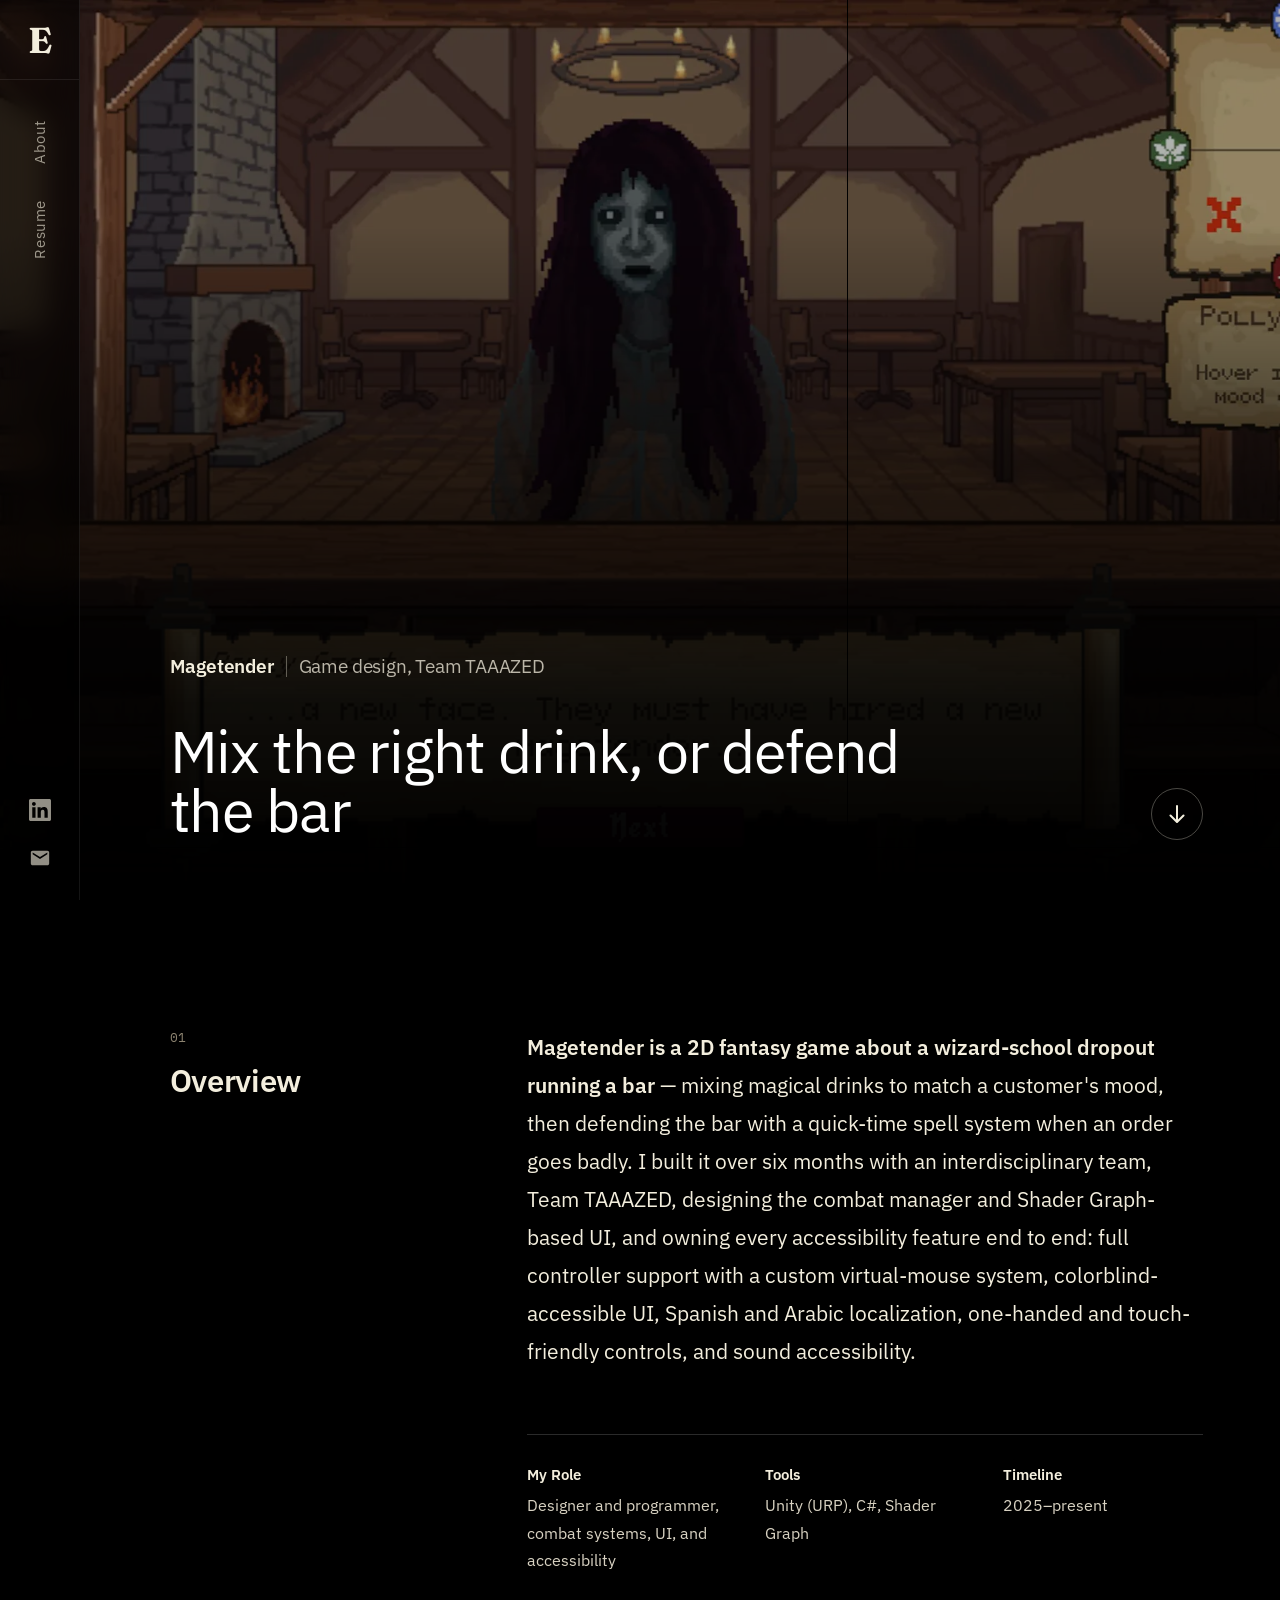
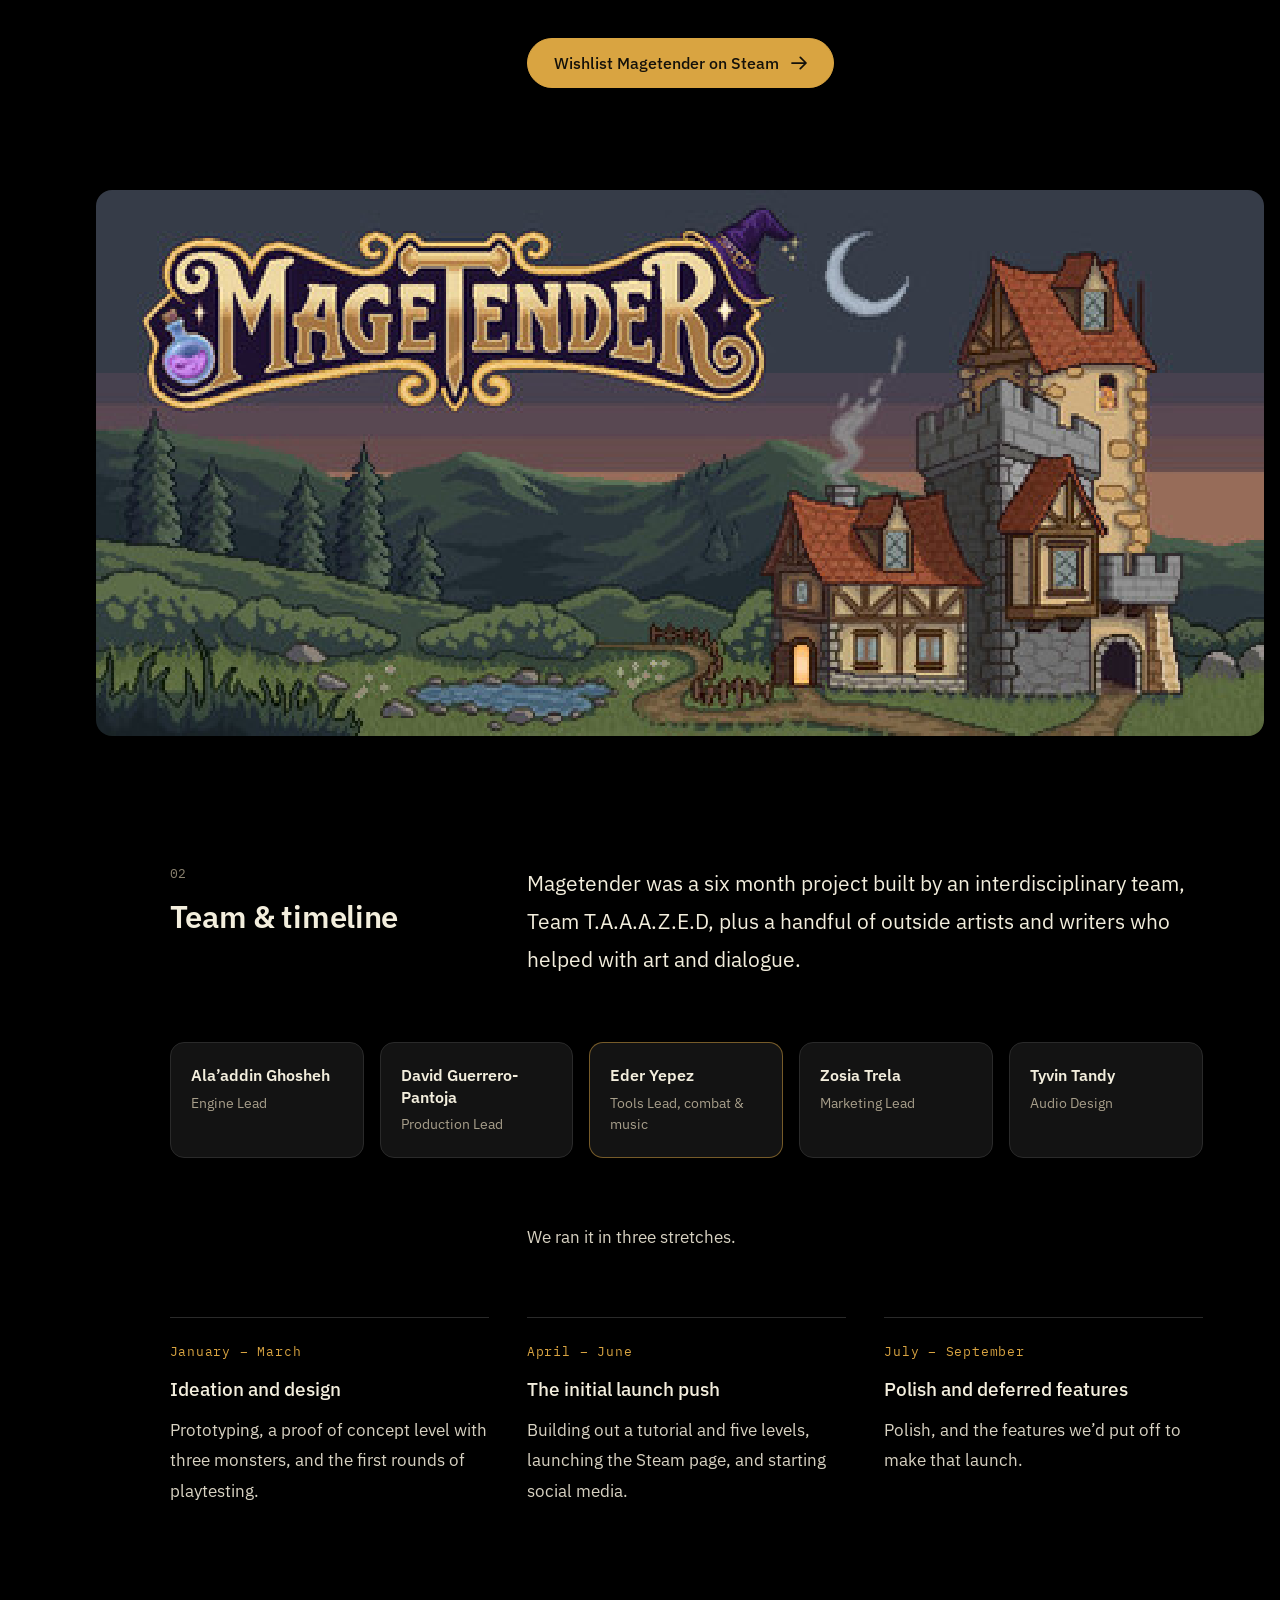
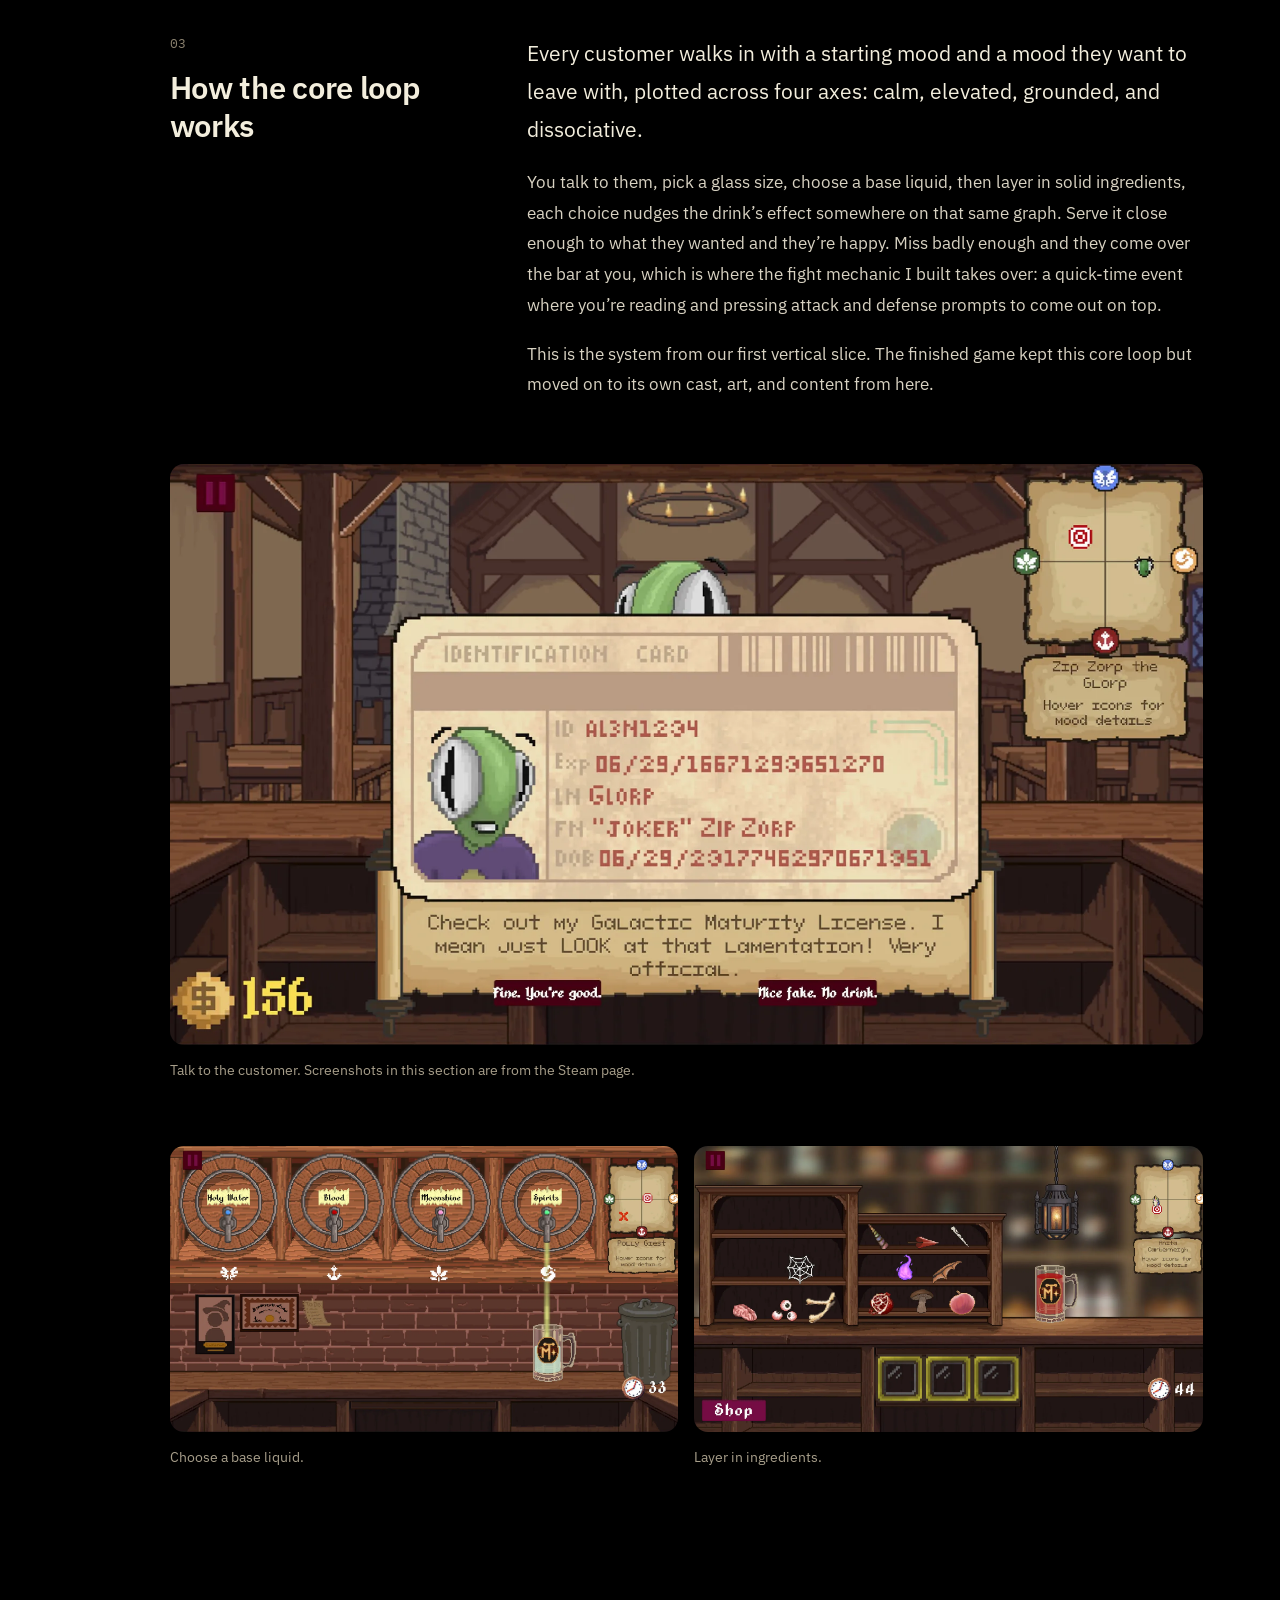
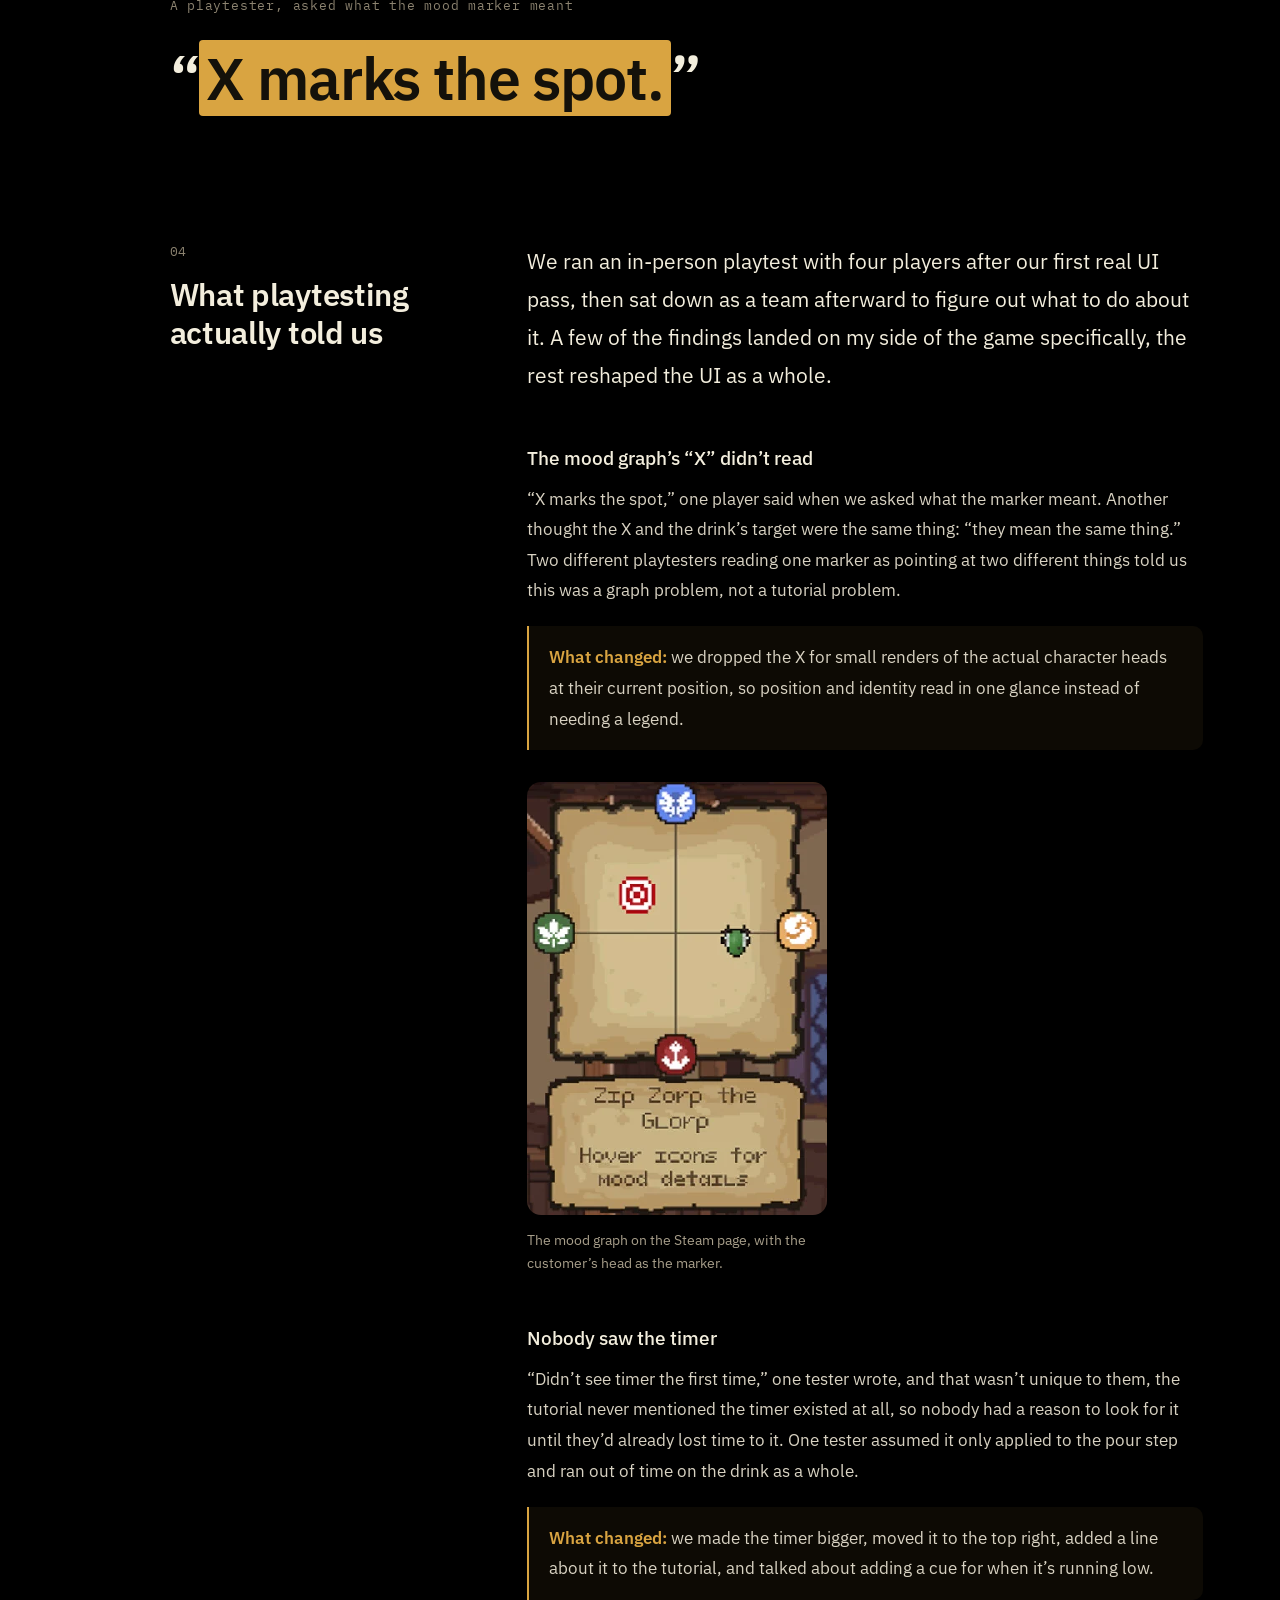
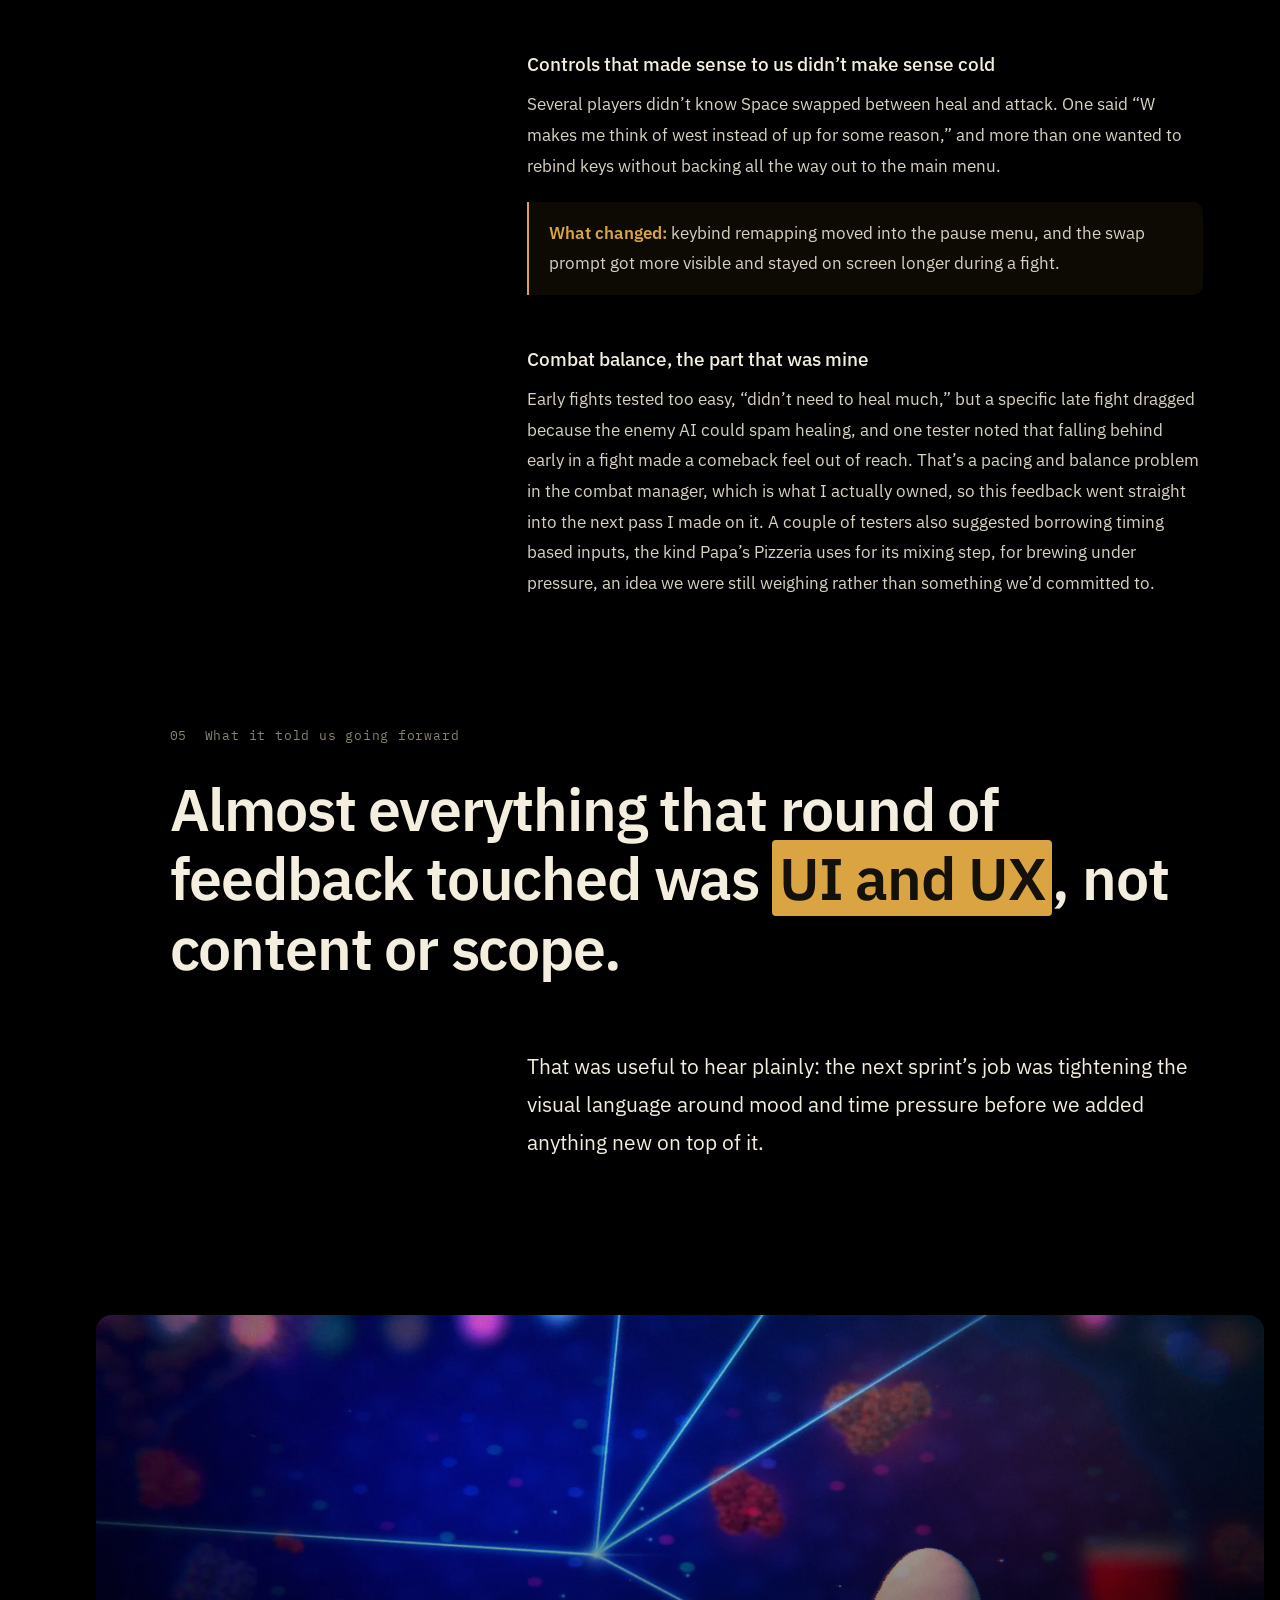
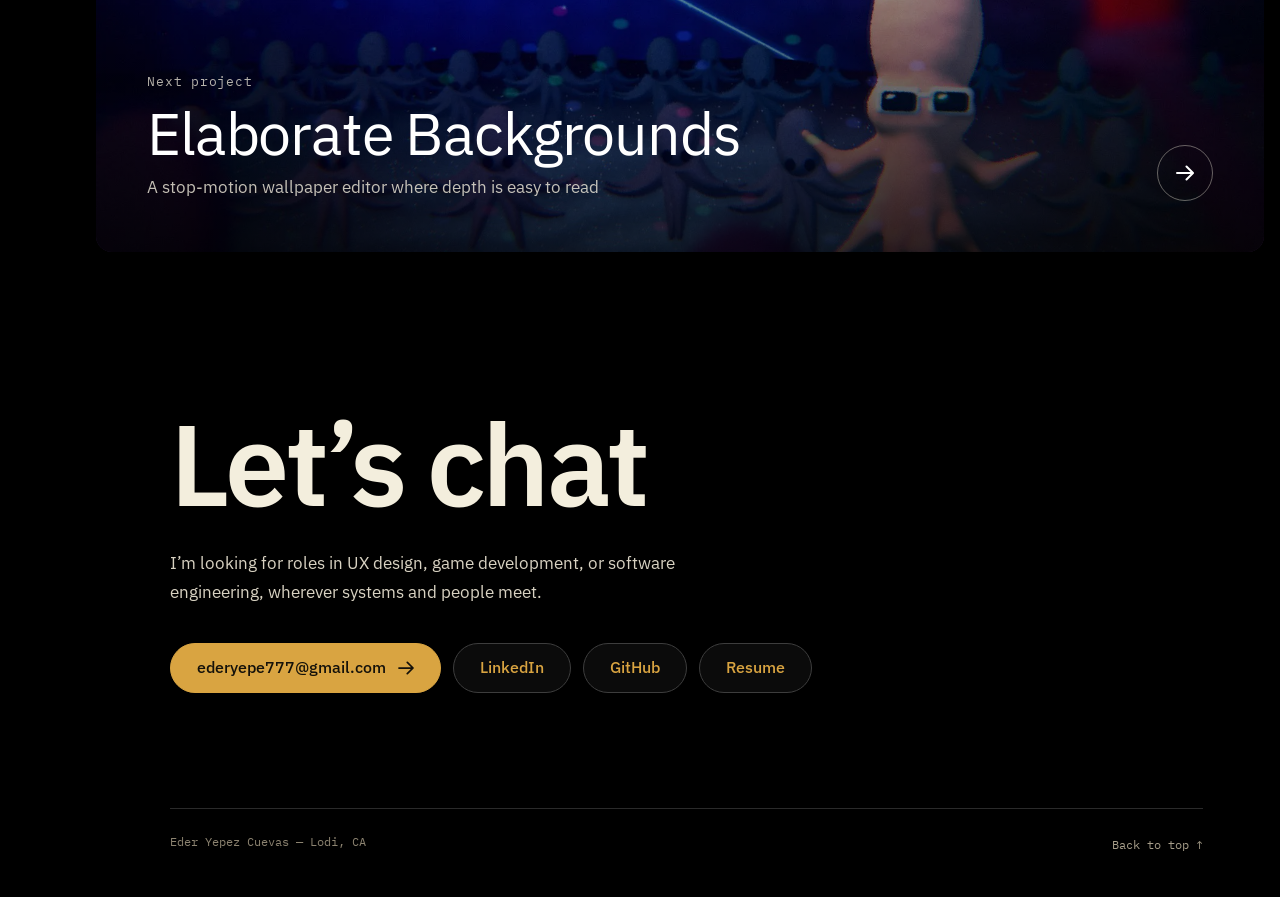
==== commit a21f7294: "Add Project Pages" ====
--- a/magetender.html
+++ b/magetender.html
@@ -250,12 +250,12 @@
 
   <!-- ===== Next project ===== -->
   <section class="cs-next" aria-label="Next project">
-    <a class="cs-next-card" href="steadyhand.html" data-reveal="fade">
-      <img src="assets/images/steadyhand/night.webp" alt="" width="1440" height="900" loading="lazy">
+    <a class="cs-next-card" href="elaborate-backgrounds.html" data-reveal="fade">
+      <img src="assets/images/elaborate-backgrounds/reef-rave.webp" alt="" width="1920" height="1080" loading="lazy">
       <span>
         <span class="cs-next-kicker">Next project</span>
-        <span class="cs-next-title">Steadyhand</span>
-        <span class="cs-next-sub">A shift handoff board that stays calm under pressure</span>
+        <span class="cs-next-title">Elaborate Backgrounds</span>
+        <span class="cs-next-sub">A stop-motion wallpaper editor where depth is easy to read</span>
       </span>
       <span class="cs-next-arrow" aria-hidden="true"><svg><use href="#icon-arrow"></use></svg></span>
     </a>
--- a/css/style.css
+++ b/css/style.css
@@ -773,6 +773,77 @@
 .slab-toggle[data-playing="false"] .hero-icon-pause,
 .slab-toggle[data-playing="true"] .hero-icon-play { display: none; }
 
+/* A live slab: the scene runs in an iframe that sits under the screen link, so the glass,
+   labels and click still belong to the link. The poster image fades out once the scene
+   has drawn its first frame (.is-live, set in app.js). */
+.slab-frame {
+  position: absolute;
+  top: var(--rim);
+  left: var(--rim);
+  width: calc(100% - 2 * var(--rim));
+  height: calc(100% - 2 * var(--rim));
+  border: 0;
+  border-radius: calc(var(--slab-radius) - var(--rim));
+  background: #0d0d0d;
+  pointer-events: none;
+  opacity: 0;
+  transition: opacity 500ms var(--ease-standard), transform 700ms var(--spring);
+}
+
+.slab.is-live .slab-frame { opacity: 1; }
+.slab.is-live .slab-screen { background: transparent; }
+.slab-screen img { transition: transform 700ms var(--spring), opacity 500ms var(--ease-standard); }
+.slab.is-live .slab-screen img { opacity: 0; }
+
+.slab:hover .slab-frame,
+.slab:has(.slab-screen:focus-visible) .slab-frame { transform: scale(1.035); }
+
+/* "Live" chip: says the window is the real thing, not a recording. */
+.slab-live {
+  position: absolute;
+  top: 12px;
+  left: 12px;
+  z-index: 3;
+  display: inline-flex;
+  align-items: center;
+  gap: 7px;
+  padding: 7px 11px;
+  border-radius: var(--radius-pill);
+  background: rgba(10, 10, 10, 0.62);
+  -webkit-backdrop-filter: blur(8px);
+  backdrop-filter: blur(8px);
+  box-shadow: inset 0 1px 0 rgba(255, 255, 255, 0.14);
+  color: var(--ink);
+  font-family: var(--sans);
+  font-size: 11px;
+  font-weight: 600;
+  letter-spacing: 0.05em;
+  line-height: 1;
+  text-transform: uppercase;
+  opacity: 0;
+  transition: opacity 300ms var(--ease-standard);
+}
+
+.slab-live::before {
+  content: '';
+  width: 7px;
+  height: 7px;
+  border-radius: 50%;
+  background: var(--gold);
+}
+
+.slab.is-live .slab-live { opacity: 1; }
+.slab.is-live.is-paused .slab-live::before { background: rgba(243, 238, 221, 0.45); }
+
+@media (prefers-reduced-motion: no-preference) {
+  .slab.is-live:not(.is-paused) .slab-live::before { animation: slab-live-beat 1s steps(2, jump-none) infinite; }
+}
+
+@keyframes slab-live-beat {
+  from { opacity: 1; }
+  to { opacity: 0.35; }
+}
+
 .project-copy h3 {
   font-size: 26px;
 }
@@ -1132,7 +1203,11 @@
   .slab-screen img,
   .slab-screen video,
   .slab-label,
+  .slab-live,
+  .slab-frame,
   .slab-toggle { transition: none !important; }
+  .slab:hover .slab-frame,
+  .slab:has(.slab-screen:focus-visible) .slab-frame { transform: none; }
   .slab:hover,
   .slab:focus-within { --lift: 0px; }
   .slab:has(.slab-screen:active) { --press: 1; }
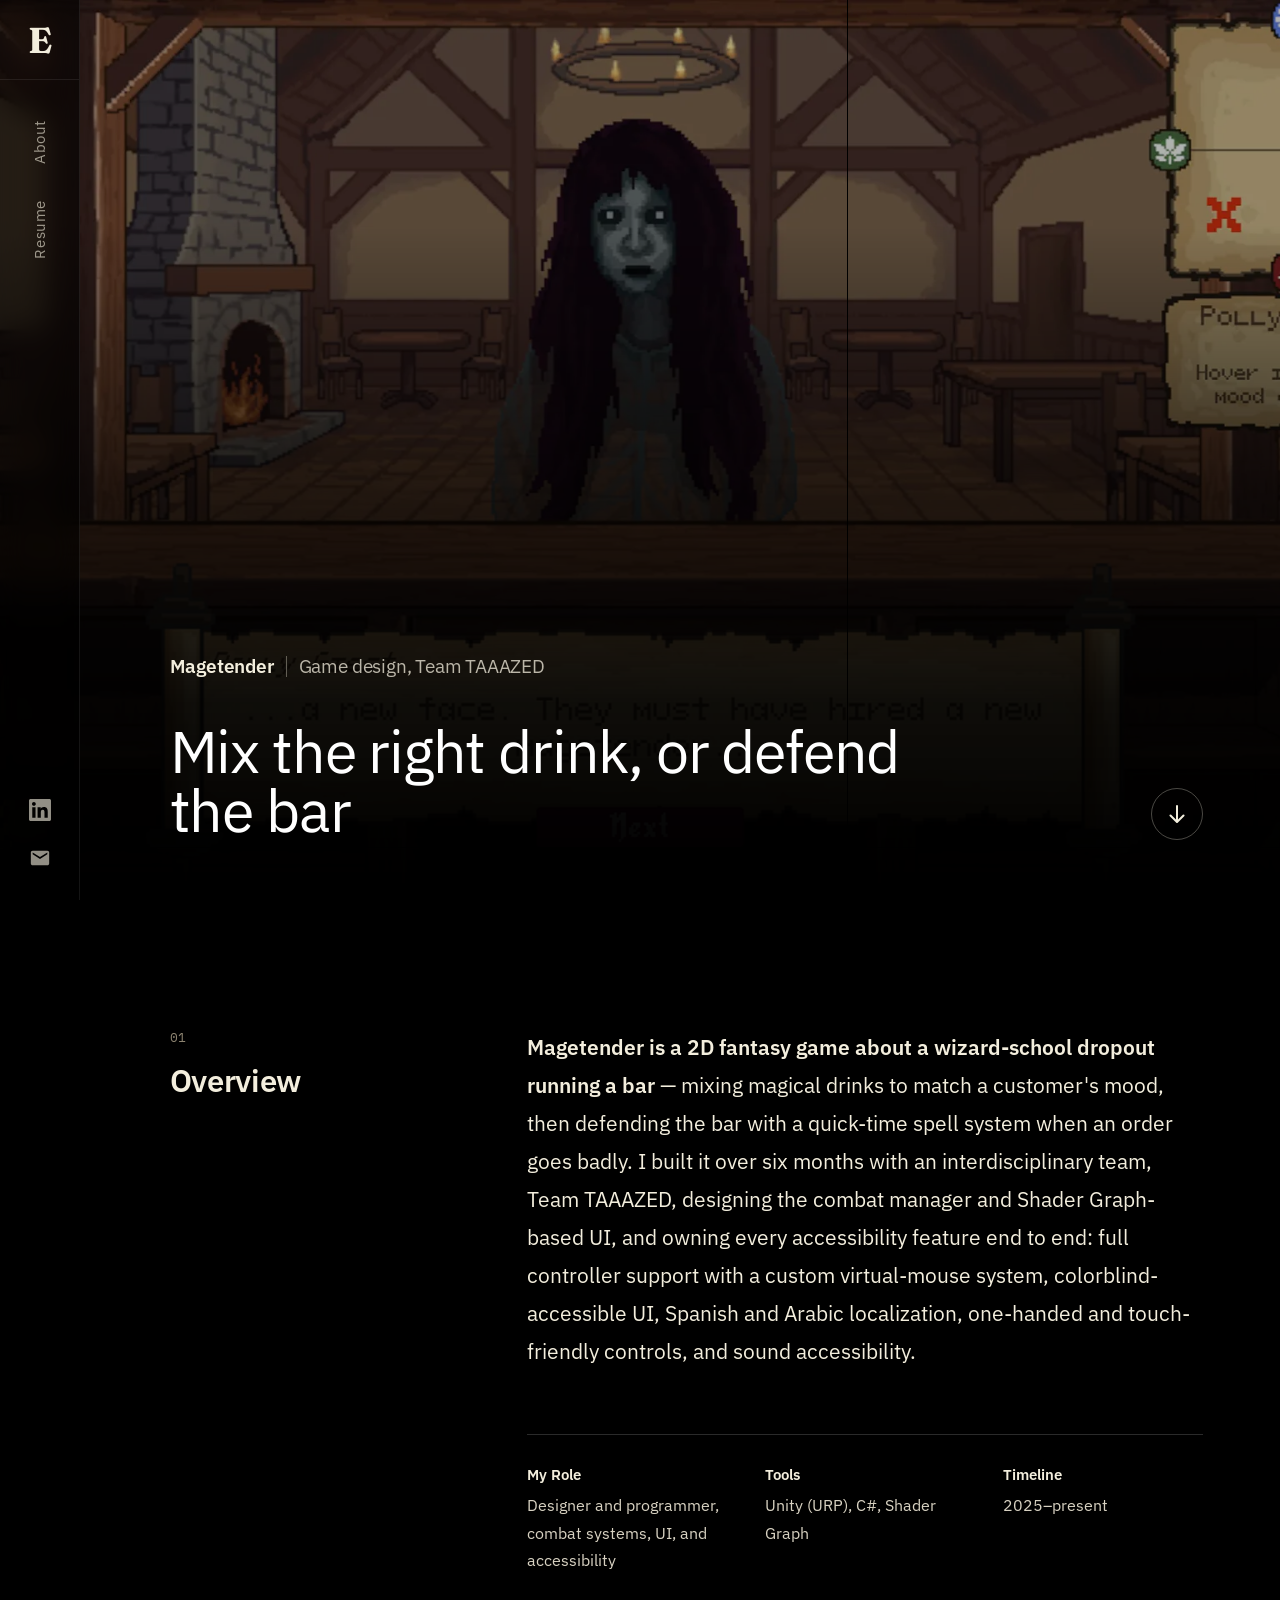
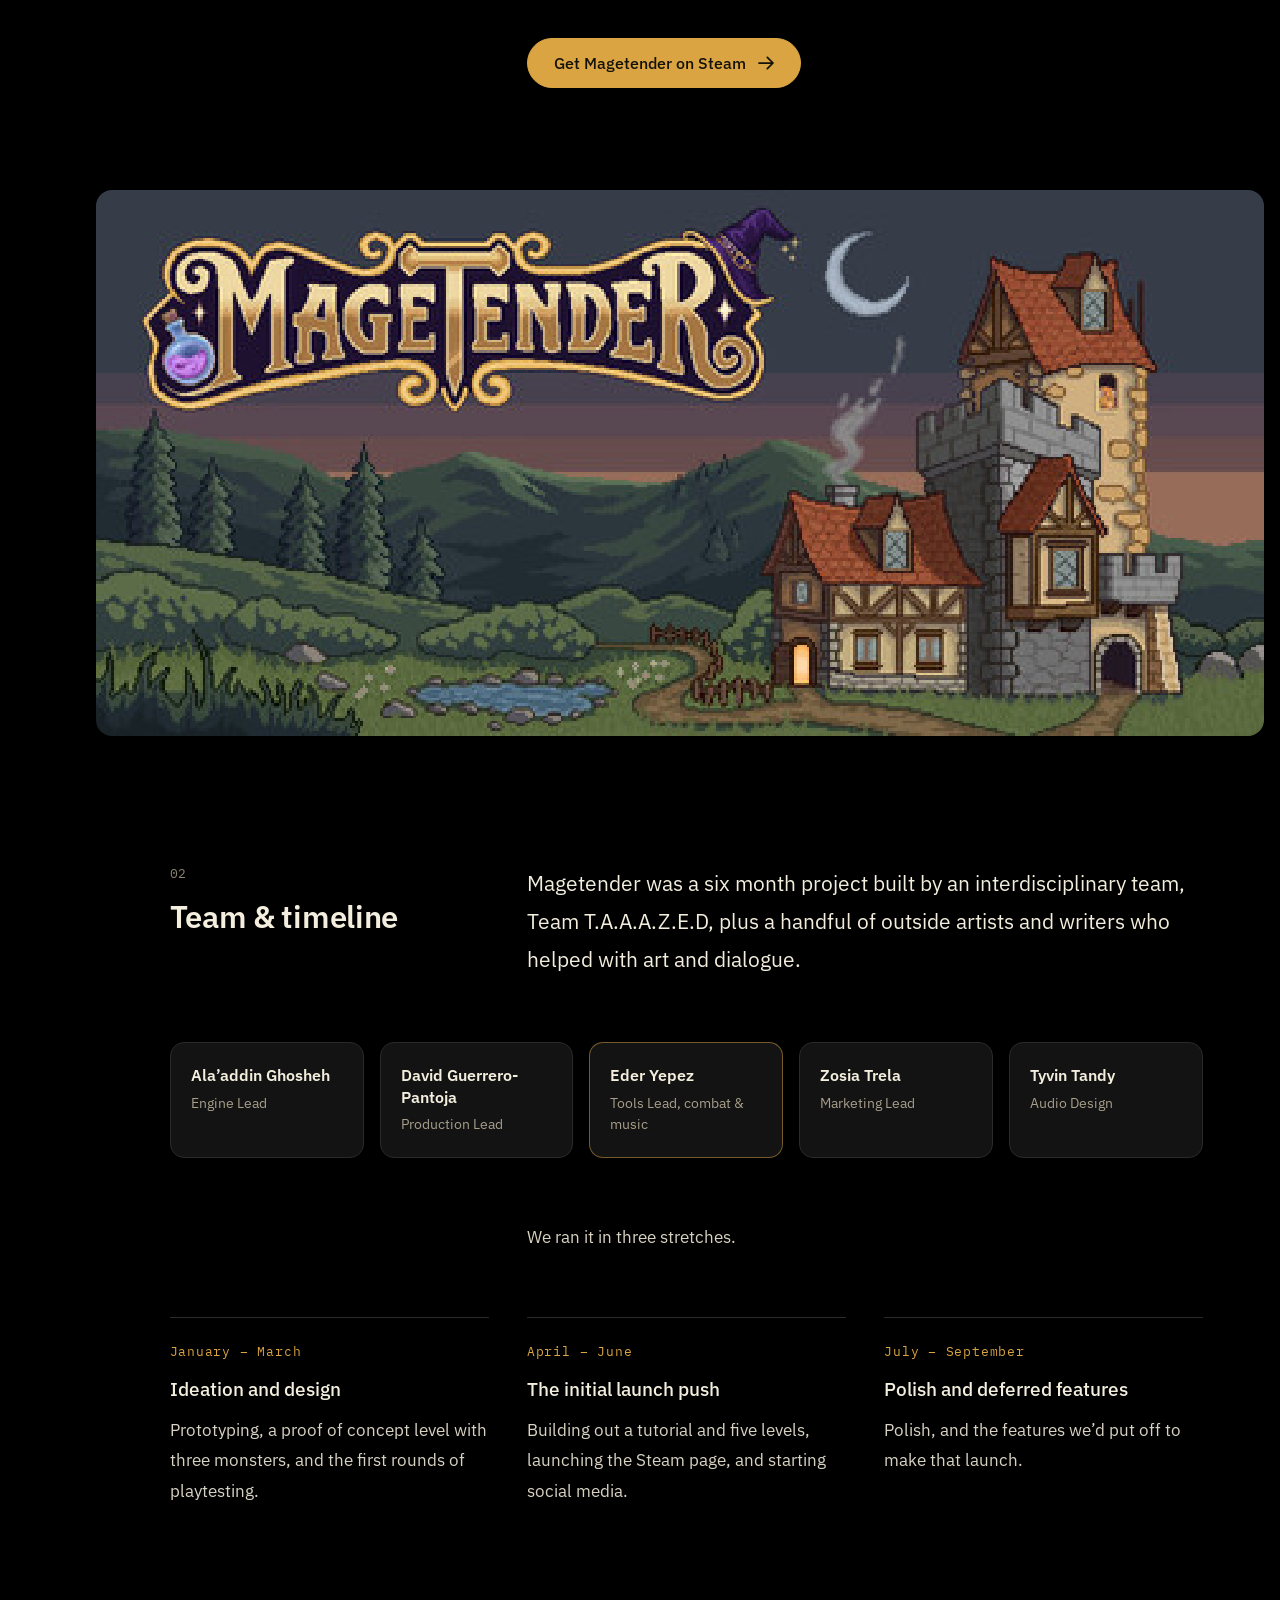
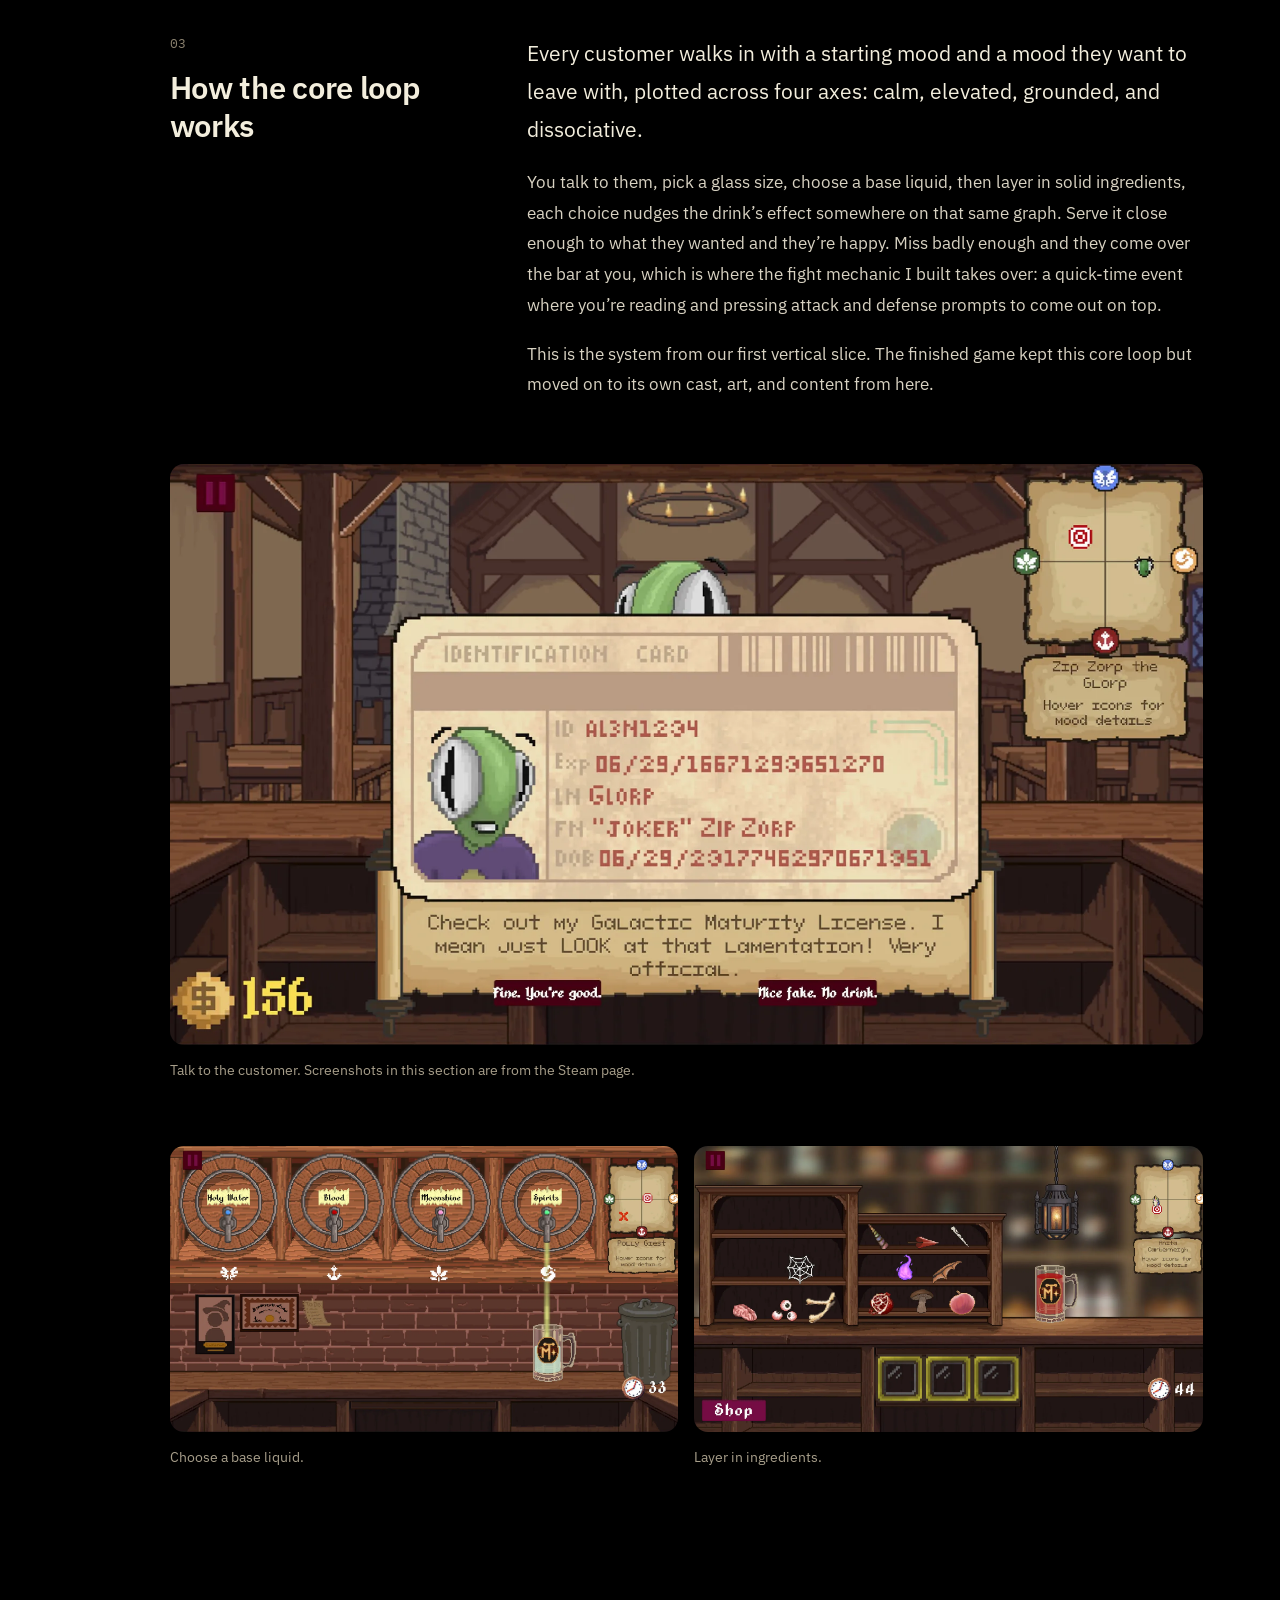
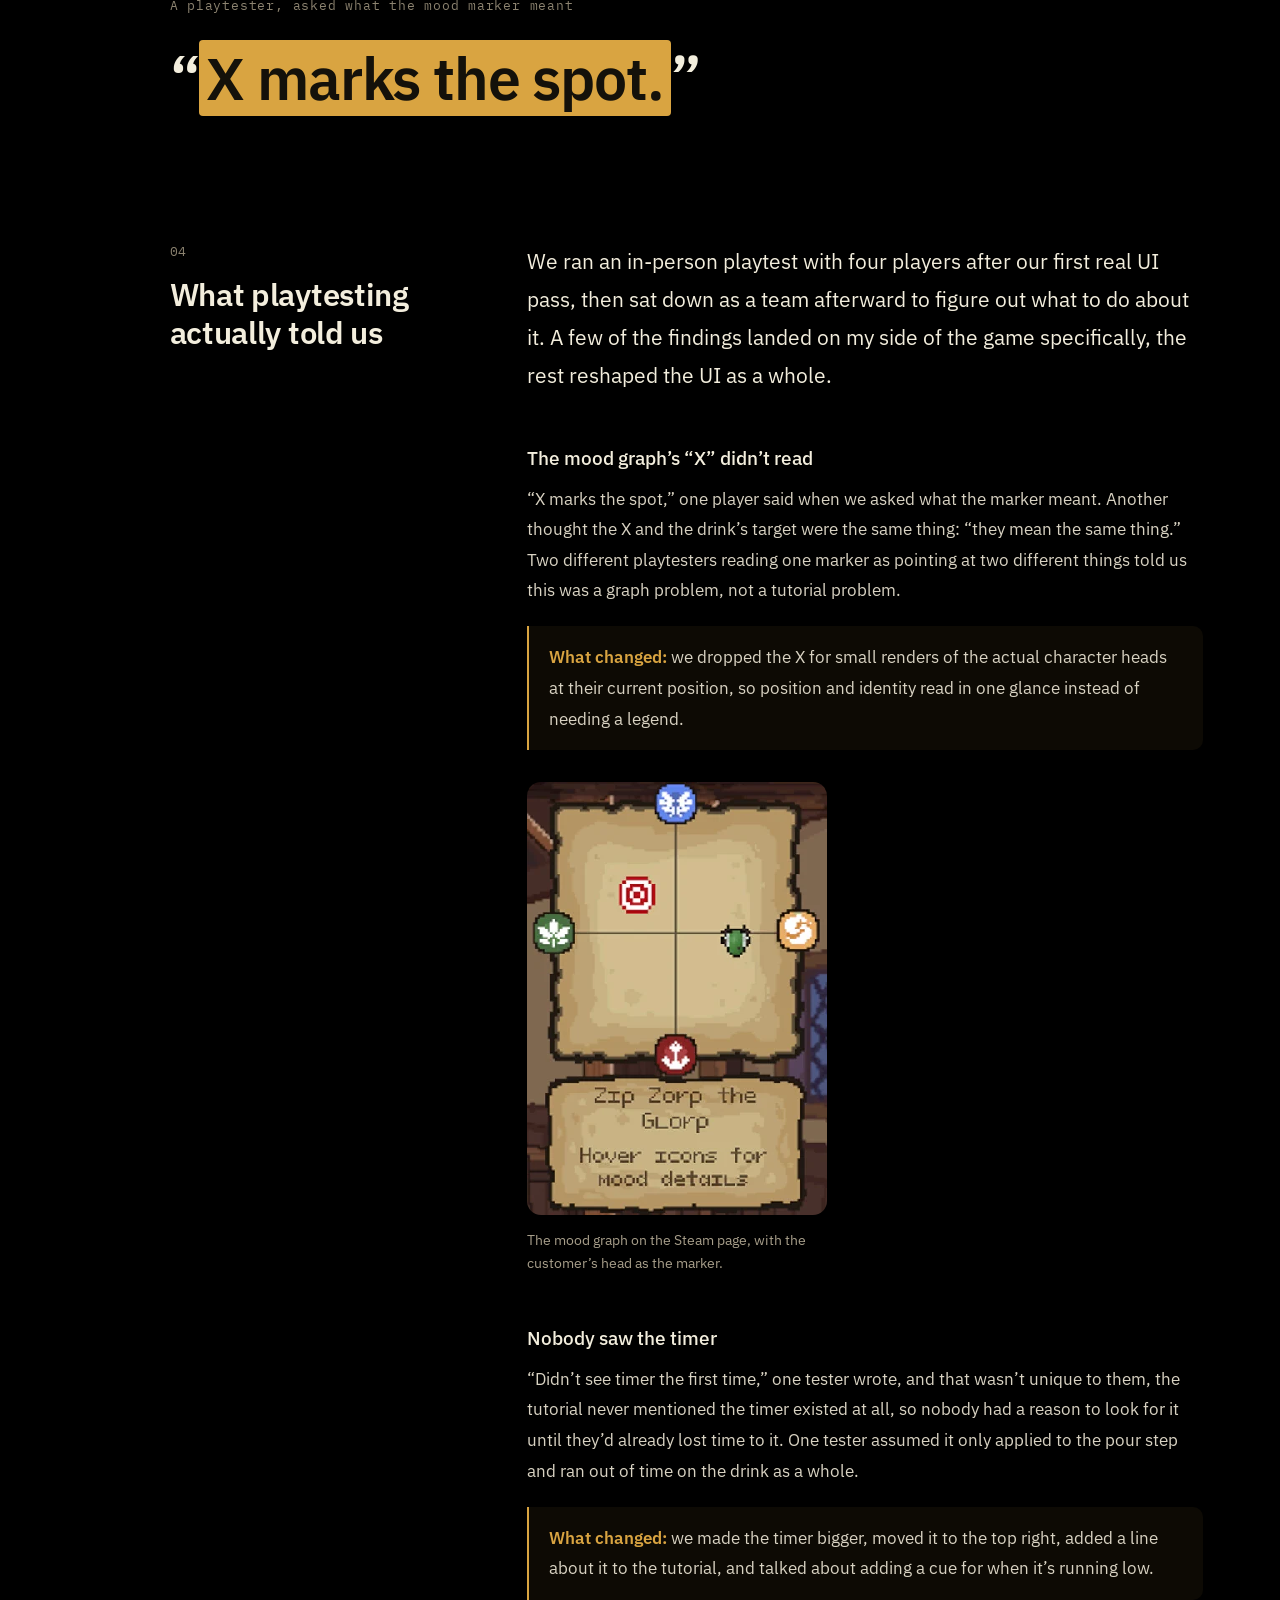
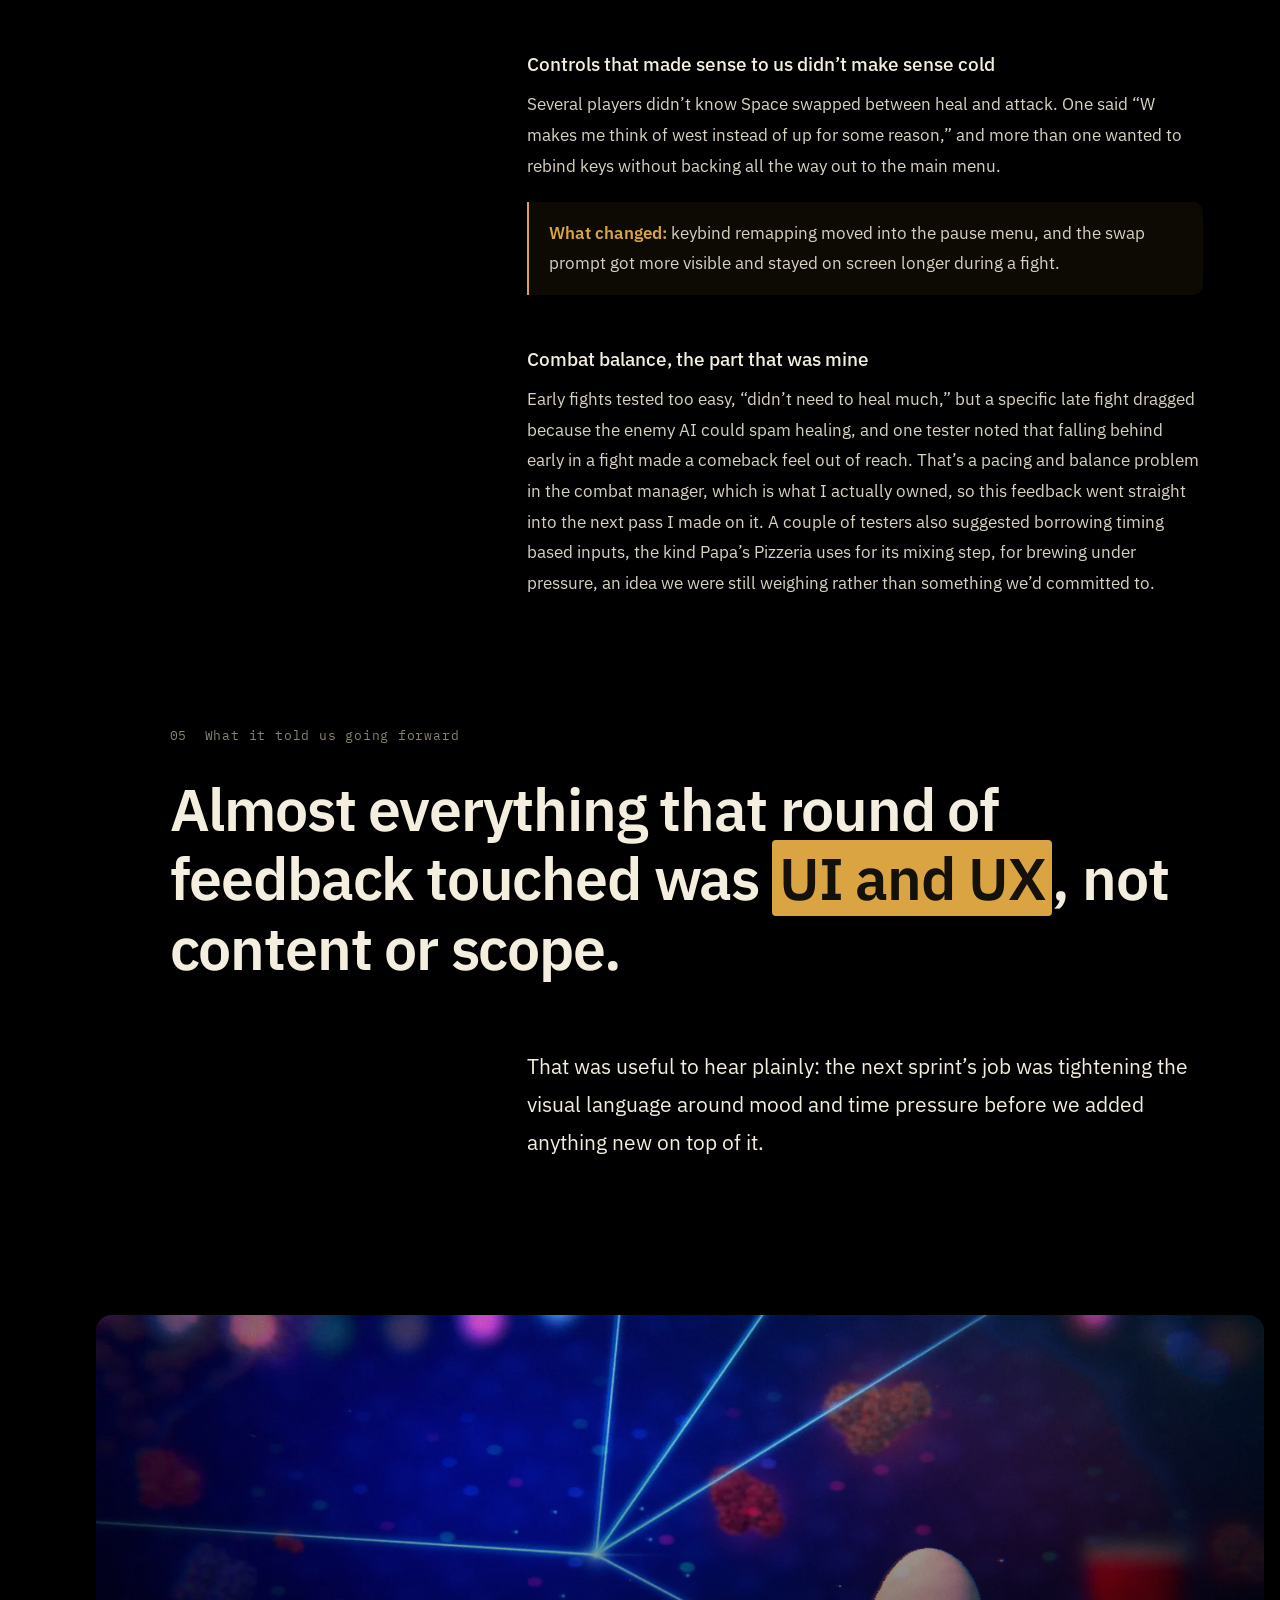
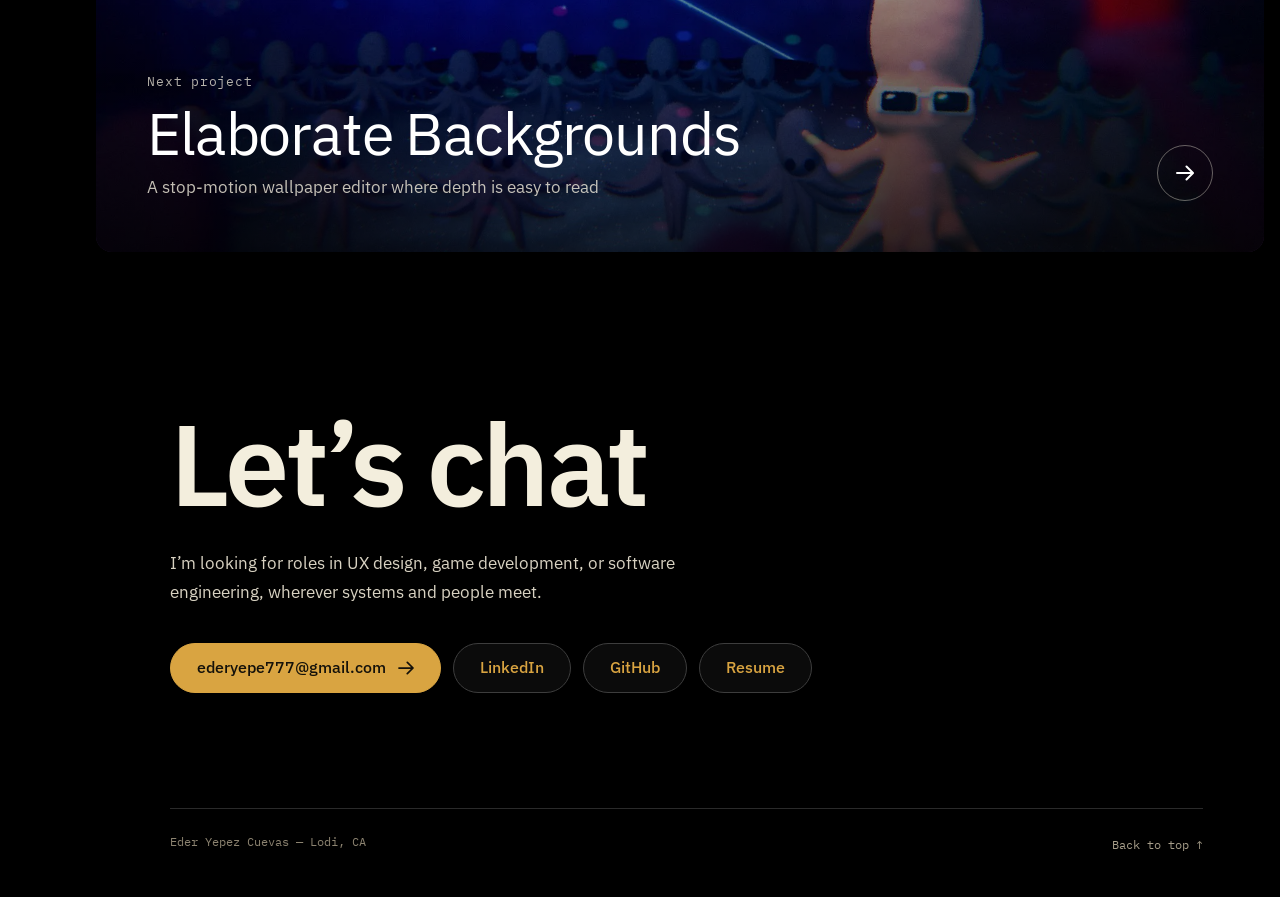
==== commit d42b89e5: "Style changes" ====
--- a/magetender.html
+++ b/magetender.html
@@ -102,7 +102,7 @@
         </div>
       </dl>
       <div class="cs-actions">
-        <a class="cs-button cs-button--solid" href="https://store.steampowered.com/app/4709570/MageTender/">Wishlist Magetender on Steam <svg aria-hidden="true"><use href="#icon-arrow"></use></svg></a>
+        <a class="cs-button cs-button--solid" href="https://store.steampowered.com/app/4709570/MageTender/">Get Magetender on Steam <svg aria-hidden="true"><use href="#icon-arrow"></use></svg></a>
       </div>
     </div>
   </section>
--- a/css/style.css
+++ b/css/style.css
@@ -40,6 +40,107 @@
   --space-8: 96px;
 
   --header-h: 80px;
+}
+
+/* ---------- Paper theme (landing page only, for now) ----------
+   index.html opts in with <html class="theme-paper">; the case-study pages keep the dark
+   palette above. A light tan, cream page with near-black ink. Gold is a shade deeper here so
+   it still passes AA as hover text. The project screens and the Magetender card stay
+   dark, like devices and game art set on paper, so they re-declare the dark tokens
+   (see "Dark islands" below). */
+:root.theme-paper {
+  color-scheme: light;
+  --bg: #F3EBDC;
+  --bg-raised: #FBF7EF;
+  --ink: #1E1A15;
+  --ink-soft: #574E42;
+  --ink-faint: #665D4E;
+  --line: #E0D5C2;
+  --line-strong: #C9BCA4;
+  --green: #3F6B55;
+  --gold: #8C5F10;
+  --plum: #8E5670;
+  --shadow-sm: 0 10px 24px -10px rgba(140, 95, 16, 0.45);
+}
+
+/* Dark islands: everything inside these keeps the dark palette's tokens. */
+.theme-paper .slab,
+.theme-paper .mt-card {
+  --bg: #000000;
+  --bg-raised: #131313;
+  --ink: #F3EEDD;
+  --ink-soft: #A79E8A;
+  --ink-faint: #8C8370;
+  --line: #2A2A2A;
+  --line-strong: #3D3D3D;
+  --green: #4C7A63;
+  --gold: #D9A441;
+  --plum: #A56A82;
+}
+
+/* The scene's foreground fades into the paper instead of into black. */
+.theme-paper .hero::after {
+  background: linear-gradient(to bottom, rgba(243, 235, 220, 0), rgba(243, 235, 220, 0.82) 62%, var(--bg));
+}
+
+/* Paper sheets: every section below the intro is a sheet laid over the one before, with
+   a torn top edge (made in js/app.js, which adds .has-tear and the sheet's shade). The
+   sheet's color reaches the window's edges through border-image, which paints outside
+   the box without making the page scroll sideways. */
+.theme-paper {
+  --paper-light: #F9F4EA;
+  --paper-base: #F3EBDC;
+  --paper-kraft: #EADCC3;
+  --paper-fiber: #FFFDF7;
+}
+
+.theme-paper body { overflow-x: clip; }
+
+/* room between the shelf's tags and the first torn edge */
+.theme-paper .intro-hero { padding-bottom: var(--space-8); }
+
+.has-tear {
+  position: relative;
+  border-top: 0;
+  border-image: conic-gradient(var(--sheet) 0 0) fill 0 // 0 100vmax;
+}
+
+.sheet-light { --sheet: var(--paper-light); }
+.sheet-base { --sheet: var(--paper-base); }
+.sheet-kraft { --sheet: var(--paper-kraft); --gold: #7A530D; } /* gold a shade deeper to pass AA on kraft */
+
+.tear {
+  position: absolute;
+  left: 50%;
+  bottom: 100%;
+  width: 100vw;
+  height: 30px;
+  translate: -50% 0;
+  pointer-events: none;
+}
+
+.tear i { position: absolute; inset: 0; }
+.tear-fibers { background: var(--paper-fiber); }
+.tear-sheet { background: var(--sheet); }
+
+/* The shadow the sheet casts on the one below; it shifts as the sheet crosses the screen. */
+.tear-shadow {
+  filter: blur(2.5px);
+  translate: 0 calc(-2px - var(--tear-depth, 0.5) * 5px);
+}
+
+.tear-shadow::before {
+  content: '';
+  position: absolute;
+  inset: 0;
+  clip-path: var(--clip);
+  background: rgba(74, 50, 24, 0.24);
+}
+
+/* White social circles need an edge on a near-white page. */
+.theme-paper .social-icon {
+  border-color: var(--bg-raised);
+  box-shadow: 0 0 0 1px var(--line-strong), 0 6px 16px -8px rgba(30, 26, 21, 0.35);
 }
 
 * { box-sizing: border-box; }
@@ -373,13 +474,6 @@
   color: var(--ink-soft);
 }
 
-.divider {
-  margin: 48px auto 36px;
-  border: none;
-  border-top: 1px solid var(--line);
-  max-width: var(--measure);
-}
-
 @media (prefers-reduced-motion: no-preference) {
   .intro-anim {
     animation-name: intro-drop-in;
@@ -416,105 +510,270 @@
   to { transform: translateY(-8px); }
 }
 
-/* ---------- Sections nav ---------- */
-
-.sections-label {
+/* ---------- Sections shelf ----------
+   A wooden shelf under the bio, lit by a warm lamp on the wall. Three 3D objects stand
+   on it (drawn by js/shelf.js on .shelf-canvas), with books and a cactus at the ends
+   when there's room. The luggage tags hanging from the plank are the links. The small
+   icons in each spot are what shows without WebGL. */
+.shelf {
+  --spot-h: clamp(96px, 15vw, 160px);
+  --plank-h: 34px;
+  --plank-out: 15%;   /* how far the plank reaches past the tags, room for the decorations */
+  --canvas-out: calc(var(--plank-out) + 24px);
+  position: relative;
+  isolation: isolate;
+  max-width: 760px;
+  margin: var(--space-7) auto 0;
+}
+
+/* The lamp: a warm pool of light on the wall behind the shelf. */
+.shelf::before {
+  content: '';
+  position: absolute;
+  z-index: -1;
+  left: calc(-1 * var(--plank-out));
+  right: calc(-1 * var(--plank-out));
+  top: -90px;
+  height: calc(var(--spot-h) + 150px);
+  background: radial-gradient(50% 58% at 50% 62%, rgba(255, 236, 200, 0.75), rgba(255, 236, 200, 0) 72%);
+  pointer-events: none;
+}
+
+.shelf-list {
+  position: relative;
+  z-index: 1;
+  display: grid;
+  grid-template-columns: repeat(3, minmax(0, 1fr));
+  gap: clamp(6px, 3vw, 40px);
+}
+
+.shelf-item {
+  display: flex;
+  flex-direction: column;
+  align-items: center;
+  color: var(--ink);
+  text-decoration: none;
+  outline: none;
+  -webkit-tap-highlight-color: transparent;
+}
+
+.shelf-spot {
+  display: flex;
+  align-items: flex-end;
+  justify-content: center;
+  width: 100%;
+  height: var(--spot-h);
+  padding-bottom: 10px;
+}
+
+.shelf-still {
+  width: 42%;
+  height: 62%;
+  color: var(--gold);
+  fill: var(--gold);
+  shape-rendering: crispEdges;
+}
+
+.shelf-still:not(.icon-pixel) {
+  fill: none;
+  stroke: var(--gold);
+  stroke-width: 2.2;
+  stroke-linejoin: round;
+  shape-rendering: auto;
+}
+
+.shelf.is-live .shelf-still { visibility: hidden; }
+
+/* The plank, seen a little from above: a lit top face with a bright front edge, then
+   the front with grain running along it, darker end grain at both ends, and a soft
+   shadow cast on the wall below. */
+.shelf-plank {
+  --top: 12px;
+  position: absolute;
+  z-index: 0;
+  left: calc(-1 * var(--plank-out));
+  right: calc(-1 * var(--plank-out));
+  top: var(--spot-h);
+  height: var(--plank-h);
+  border-radius: 5px 5px 4px 4px;
+  background:
+    /* top face: darker toward the wall, bright where it turns the front edge */
+    linear-gradient(180deg, #C9925C 0, #D9A570 calc(var(--top) - 2px), #F0C894 calc(var(--top) - 1px), #E2AE78 var(--top), rgba(0, 0, 0, 0) var(--top)),
+    /* grain on the front, long streaks of slightly different tone */
+    linear-gradient(180deg, rgba(0, 0, 0, 0) calc(var(--top) + 5px), rgba(90, 52, 24, 0.16) calc(var(--top) + 6px), rgba(0, 0, 0, 0) calc(var(--top) + 8px), rgba(0, 0, 0, 0) calc(var(--top) + 13px), rgba(255, 220, 170, 0.12) calc(var(--top) + 14px), rgba(0, 0, 0, 0) calc(var(--top) + 16px)),
+    repeating-linear-gradient(92deg, rgba(90, 52, 24, 0) 0 40px, rgba(90, 52, 24, 0.07) 40px 90px, rgba(90, 52, 24, 0) 90px 170px),
+    /* the front face itself */
+    linear-gradient(180deg, #B97E46 var(--top), #A86D3A 60%, #8E5A2F 100%);
+  box-shadow:
+    inset 6px 0 0 -2px rgba(80, 46, 20, 0.45),
+    inset -6px 0 0 -2px rgba(80, 46, 20, 0.45),
+    inset 0 -2px 0 rgba(60, 34, 14, 0.35),
+    0 26px 26px -20px rgba(70, 40, 18, 0.55),
+    0 4px 6px -2px rgba(70, 40, 18, 0.25);
+}
+
+/* Curled iron brackets under each end. */
+.shelf-plank::before,
+.shelf-plank::after {
+  content: '';
+  position: absolute;
+  top: calc(100% - 2px);
+  left: 9%;
+  width: 34px;
+  height: 46px;
+  background: url("data:image/svg+xml,%3Csvg xmlns='http://www.w3.org/2000/svg' viewBox='0 0 34 46' fill='none' stroke='%233b2a20' stroke-linecap='round'%3E%3Cpath d='M2 2H33M2 2V44' stroke-width='3.5'/%3E%3Cpath d='M3 40C6 24 17 9 31 3' stroke-width='2.6'/%3E%3Cpath d='M8 8c6-1 11 3 11 8s-4 7-7 6-4-4-2-6 4-1 4 1' stroke-width='2.2'/%3E%3Ccircle cx='2.5' cy='9' r='1' fill='%23c89b4a' stroke='none'/%3E%3Ccircle cx='2.5' cy='37' r='1' fill='%23c89b4a' stroke='none'/%3E%3C/svg%3E") no-repeat;
+  filter: drop-shadow(0 3px 2px rgba(60, 34, 14, 0.25));
+}
+
+.shelf-plank::after { left: auto; right: 9%; transform: scaleX(-1); }
+
+/* Contact shadows on the plank's top face, one per object (made in the script). */
+.shelf-shadow {
+  position: absolute;
+  top: calc(var(--top) - 9px);
+  height: 9px;
+  border-radius: 50%;
+  background: radial-gradient(closest-side, rgba(70, 38, 14, 0.5), rgba(70, 38, 14, 0));
+  opacity: 0;
+  pointer-events: none;
+}
+
+/* The tags: luggage tags with clipped corners and a brass eyelet, hung on twine from a
+   nail in the plank's front edge. The outer span carries the swing and the shadow, the
+   inner one the paper (its clip-path would cut a shadow or an outline off). */
+.shelf-tag {
+  --tilt: -2.5deg;
+  position: relative;
   display: block;
-  font-family: var(--mono);
-  font-size: 12px;
-  letter-spacing: 0.14em;
-  text-transform: uppercase;
+  margin-top: calc(var(--plank-h) + 12px);
+  transform-origin: 50% -30px;
+  rotate: var(--tilt);
+  filter: drop-shadow(0 6px 5px rgba(30, 26, 21, 0.2));
+  border-radius: 4px;
+}
+
+.shelf-tag::before {
+  content: '';
+  position: absolute;
+  left: 50%;
+  bottom: calc(100% - 10px);
+  width: 10px;
+  height: 36px;
+  translate: -50% 0;
+  background:
+    radial-gradient(circle at 50% 5px, #F3E3B8 0 1.4px, #8A6A44 1.9px 3.6px, rgba(0, 0, 0, 0) 4px),
+    linear-gradient(90deg, rgba(0, 0, 0, 0) 4.2px, #8A6A44 4.2px 5.8px, rgba(0, 0, 0, 0) 5.8px) 0 6px / 100% calc(100% - 6px) no-repeat;
+}
+
+.shelf-tag-paper {
+  position: relative;
+  display: block;
+  padding: 19px clamp(12px, 1.6vw, 18px) 9px;
+  clip-path: polygon(10px 0, calc(100% - 10px) 0, 100% 10px, 100% 100%, 0 100%, 0 10px);
+  background: linear-gradient(180deg, #FFFDF8, #F5EDDD);
+  color: var(--ink);
+  font-family: var(--serif);
+  font-size: clamp(13px, 1.5vw, 16px);
+  font-weight: 600;
+  line-height: 1.15;
   text-align: center;
-  color: var(--ink-faint);
-  margin-bottom: 22px;
-}
-
-.sections-list {
-  display: flex;
-  flex-direction: row;
-  flex-wrap: wrap;
-  justify-content: center;
-  align-items: flex-end;
-  gap: 18px 34px;
-}
-
-.section-link {
-  position: relative;
-  display: flex;
-  align-items: center;
-  gap: 12px;
-  background: var(--bg-raised);
-  border: 1.5px solid var(--line-strong);
-  border-radius: var(--radius-pill);
-  padding: 6px 22px 6px 6px;
-  margin: 0;
-  font-family: var(--sans);
-  text-align: left;
-  text-decoration: none;
-  cursor: pointer;
-  color: var(--ink);
-  width: fit-content;
-  transform: scale(1);
-  transform-origin: bottom center;
-  transition: transform var(--motion-fast) var(--ease-out), border-color var(--motion-base) var(--ease-standard), box-shadow var(--motion-base) var(--ease-standard);
-  will-change: transform;
-  perspective: 500px;
-}
-
-.section-link:disabled {
-  cursor: not-allowed;
-  color: var(--ink-faint);
-}
-
-.section-icon {
-  display: flex;
-  align-items: center;
-  justify-content: center;
-  width: 40px;
-  height: 40px;
+  white-space: nowrap;
+  transition: color var(--motion-base) var(--ease-standard);
+}
+
+/* The eyelet: a brass ring with the wall showing through. */
+.shelf-tag-paper::before {
+  content: '';
+  position: absolute;
+  left: 50%;
+  top: 4px;
+  width: 10px;
+  height: 10px;
+  translate: -50% 0;
   border-radius: 50%;
-  flex-shrink: 0;
-  transition: color var(--motion-base) var(--ease-standard);
-}
-
-.section-icon svg {
-  width: 20px;
-  height: 20px;
-  fill: none;
-  stroke: currentColor;
-  stroke-width: 2.4;
-  stroke-linecap: round;
-  stroke-linejoin: round;
-  color: var(--ink-soft);
-}
-
-.section-icon svg.icon-pixel {
-  width: 22px;
-  height: 22px;
-  fill: currentColor;
-  stroke: none;
-  shape-rendering: crispEdges;
-}
-
-.section-link:disabled .section-icon svg { color: var(--ink-faint); }
-
-.section-link:not(:disabled):hover,
-.section-link:not(:disabled):focus-visible {
-  border-color: var(--gold);
-  box-shadow: var(--shadow-sm);
+  background: radial-gradient(circle, var(--bg) 0 2.2px, #B98A3E 2.7px 4.2px, #8C6420 4.6px 5px, rgba(0, 0, 0, 0) 5px);
+}
+
+.shelf-list li:nth-child(2) .shelf-tag { --tilt: 1.8deg; }
+.shelf-list li:nth-child(3) .shelf-tag { --tilt: -1.2deg; }
+
+.shelf-item:hover .shelf-tag-paper,
+.shelf-item:focus-visible .shelf-tag-paper { color: var(--gold); }
+
+.shelf-item:focus-visible .shelf-tag {
+  outline: 3px solid var(--gold);
+  outline-offset: 4px;
+}
+
+@media (prefers-reduced-motion: no-preference) {
+  .shelf-item:hover .shelf-tag,
+  .shelf-item:focus-visible .shelf-tag { animation: shelf-tag-swing 1100ms ease-out; }
+}
+
+@keyframes shelf-tag-swing {
+  0% { rotate: var(--tilt); }
+  18% { rotate: 7deg; }
+  40% { rotate: -5deg; }
+  62% { rotate: 2.5deg; }
+  82% { rotate: -1deg; }
+  100% { rotate: var(--tilt); }
+}
+
+/* The objects' canvas reaches past the plank and above it, so the decorations fit and a
+   hop or a lean is never cut off. */
+.shelf-canvas {
+  position: absolute;
   z-index: 2;
-}
-
-.section-link:not(:disabled):hover .section-icon svg,
-.section-link:not(:disabled):focus-visible .section-icon svg {
-  color: var(--gold);
-}
-
-.section-name {
-  font-size: 15px;
-  font-weight: 500;
-  white-space: nowrap;
-}
+  left: calc(-1 * var(--canvas-out));
+  top: -84px;
+  width: calc(100% + 2 * var(--canvas-out));
+  height: calc(var(--spot-h) + 84px + var(--plank-h));
+  pointer-events: none;
+}
+
+@media (max-width: 760px) {
+  .shelf { --plank-out: 3%; --canvas-out: 16px; --plank-h: 30px; }
+  .shelf-plank::before { left: 4%; }
+  .shelf-plank::after { right: 4%; }
+}
+
+@media (max-width: 420px) {
+  .shelf-tag-paper { white-space: normal; }
+}
+
+/* The flight down the page draws on a canvas fixed over the whole window. */
+.shelf-flight {
+  position: fixed;
+  inset: 0;
+  z-index: 45;
+  width: 100%;
+  height: 100%;
+  pointer-events: none;
+  visibility: hidden;
+}
+
+.shelf-flight.is-on { visibility: visible; }
+
+/* A section's ring when an object lands in it: a ripple on top of the squash. */
+.category-icon-wrap { position: relative; }
+
+.category-icon-wrap.is-caught::after {
+  content: '';
+  position: absolute;
+  inset: 0;
+  border: 2px solid var(--gold);
+  border-radius: 50%;
+  pointer-events: none;
+  animation: ring-catch 700ms ease-out forwards;
+}
+
+@keyframes ring-catch {
+  from { opacity: 0.9; transform: scale(1); }
+  to { opacity: 0; transform: scale(1.7); }
+}
+
+/* Focus moves to the section after a flight; the section itself needs no ring. */
+main > .category:focus { outline: none; }
 
 /* ---------- Category sections ---------- */
 
@@ -542,6 +801,7 @@
   border-radius: 50%;
   border: 2px solid var(--gold);
   background: var(--bg-raised);
+  color: var(--gold); /* the pixel icons fill with currentColor */
   display: flex;
   align-items: center;
   justify-content: center;
@@ -844,6 +1104,328 @@
   to { opacity: 0.35; }
 }
 
+/* ---------- Magetender feature card ----------
+   A dusk-purple card in the game's own colors: the hanging sign (left) swings from the
+   card's top edge, and the key art (right) tilts toward the cursor with 3D ingredients
+   floating around it. Motion lives in js/magetender.js. */
+.mt-card {
+  --mt-pad: clamp(24px, 4.6vw, 72px);
+  --mt-cream: #F6E7C1;
+  --mt-gold: #EDD8A3;
+  --mt-lilac: #D191F2;
+  /* Wider than the page column: up to 1400px, keeping a gutter from the window edge. */
+  --mt-w: min(1400px, calc(100vw - 2 * clamp(16px, 3vw, 44px)));
+  --gx: 74%;
+  --gy: 46%;
+  position: relative;
+  isolation: isolate;
+  display: grid;
+  grid-template-columns: minmax(0, 5fr) minmax(0, 6fr);
+  align-items: center;
+  gap: clamp(28px, 4.5vw, 80px);
+  width: var(--mt-w);
+  margin-top: 56px;
+  margin-inline: calc((100% - var(--mt-w)) / 2);
+  padding: 0 var(--mt-pad) var(--mt-pad);
+  border-radius: var(--radius-lg);
+  border: 1px solid rgba(237, 216, 163, 0.14);
+  background:
+    radial-gradient(42% 52% at var(--gx) var(--gy), rgba(232, 160, 74, 0.2), rgba(232, 160, 74, 0) 70%),
+    radial-gradient(50% 60% at 76% 48%, rgba(161, 86, 199, 0.32), rgba(161, 86, 199, 0) 72%),
+    linear-gradient(180deg, #2C1A48 0%, #1E1130 52%, #140A22 100%);
+  color: var(--mt-cream);
+  text-align: left;
+  overflow: clip;
+  transition: background-position var(--motion-slow) var(--ease-out);
+}
+
+.mt-copy {
+  display: flex;
+  flex-direction: column;
+  align-items: flex-start;
+  min-width: 0;
+}
+
+.mt-title { width: 100%; margin: 0; line-height: 0; }
+
+/* The sign hangs from the card's top edge, so its chains start at the border. */
+.mt-sign {
+  position: relative;
+  display: block;
+  width: min(100%, 576px); /* 576px = the sign's native size, so its pixels stay even */
+  aspect-ratio: 576 / 296;
+  margin-left: -3%;
+  cursor: grab;
+  user-select: none;
+  -webkit-user-select: none;
+  touch-action: manipulation;
+}
+
+.mt-sign:active { cursor: grabbing; }
+
+.mt-sign img,
+.mt-sign canvas {
+  position: absolute;
+  left: 0;
+  width: 100%;
+  image-rendering: pixelated;
+  transform-origin: 50% 0;
+}
+
+.mt-sign img { top: 0; height: 100%; }
+.mt-sign.is-live img { visibility: hidden; }
+.mt-sign canvas { will-change: transform; }
+
+.mt-credit {
+  margin-top: 6px;
+  font-family: var(--mono);
+  font-size: 12px;
+  font-weight: 500;
+  letter-spacing: 0.12em;
+  text-transform: uppercase;
+  color: var(--mt-gold);
+}
+
+.mt-oneliner {
+  margin-top: 14px;
+  font-family: var(--serif);
+  font-size: clamp(24px, 1.2rem + 1vw, 32px);
+  font-weight: 600;
+  line-height: 1.1;
+  color: var(--mt-cream);
+}
+
+.mt-hooks {
+  margin: 20px 0 0;
+  padding: 0;
+  width: 100%;
+  max-width: 54ch;
+  list-style: none;
+}
+
+.mt-hooks li {
+  display: flex;
+  align-items: flex-start;
+  gap: 14px;
+  padding-block: 12px;
+  border-top: 1px solid rgba(237, 216, 163, 0.14);
+  font-size: 15px;
+  line-height: 1.5;
+  color: rgba(246, 231, 193, 0.9);
+}
+
+.mt-hooks li:last-child { border-bottom: 1px solid rgba(237, 216, 163, 0.14); }
+
+.mt-hook-icon {
+  flex: none;
+  width: 16px;
+  height: 16px;
+  margin-top: 3px;
+  fill: var(--mt-lilac);
+  shape-rendering: crispEdges;
+  transition: translate var(--motion-base) var(--ease-out);
+}
+
+.mt-hooks li:nth-child(2) .mt-hook-icon { fill: #E8A04A; }
+.mt-hooks li:nth-child(3) .mt-hook-icon { fill: #9FBFE2; }
+.mt-hooks li:hover .mt-hook-icon { translate: 0 -2px; }
+
+.mt-tags {
+  display: flex;
+  flex-wrap: wrap;
+  gap: 8px;
+  margin: 20px 0 0;
+  padding: 0;
+  list-style: none;
+}
+
+.mt-tags li {
+  padding: 6px 12px;
+  border: 1px solid rgba(237, 216, 163, 0.32);
+  border-radius: var(--radius-pill);
+  font-family: var(--mono);
+  font-size: 11px;
+  letter-spacing: 0.1em;
+  text-transform: uppercase;
+  color: rgba(246, 231, 193, 0.82);
+}
+
+.mt-tags .mt-tag-sun {
+  border-color: transparent;
+  background: var(--mt-gold);
+  color: #1E1130;
+  font-weight: 600;
+}
+
+.mt-ctas {
+  display: flex;
+  flex-wrap: wrap;
+  gap: 12px;
+  margin-top: 28px;
+}
+
+.mt-btn {
+  display: inline-flex;
+  align-items: center;
+  gap: 10px;
+  min-height: 48px;
+  padding: 0 22px;
+  border: 1px solid rgba(246, 231, 193, 0.4);
+  border-radius: var(--radius-pill);
+  color: var(--mt-cream);
+  font-weight: 600;
+  font-size: 15px;
+  text-decoration: none;
+  transition: border-color var(--motion-fast) var(--ease-standard), translate var(--motion-base) var(--ease-out), box-shadow var(--motion-base) var(--ease-out);
+}
+
+.mt-btn:hover { border-color: var(--mt-cream); translate: 0 -2px; }
+.mt-btn:active { translate: 0 0; transition-duration: 90ms; }
+.mt-btn:focus-visible { outline: 3px solid var(--mt-gold); outline-offset: 3px; }
+.mt-btn[hidden] { display: none; }
+.mt-btn svg { width: 20px; height: 20px; fill: currentColor; }
+
+.mt-btn--steam {
+  border-color: transparent;
+  background: var(--gold);
+  color: #1A1006;
+  box-shadow: 0 10px 30px -10px rgba(217, 164, 65, 0.7);
+}
+
+.mt-btn--steam:hover { border-color: transparent; box-shadow: 0 14px 36px -10px rgba(217, 164, 65, 0.9); }
+
+.mt-play {
+  width: 22px;
+  height: 22px;
+  border-radius: 50%;
+  background: #E8A04A;
+  clip-path: none;
+  position: relative;
+}
+
+.mt-play::after {
+  content: '';
+  position: absolute;
+  left: 8px;
+  top: 6px;
+  border-left: 8px solid #1A1006;
+  border-top: 5px solid transparent;
+  border-bottom: 5px solid transparent;
+}
+
+/* Key art: a thick slab held at an angle, turned toward the copy. js/magetender.js sways
+   it, leans it toward the cursor and flips it on click; this rest pose is what shows
+   without motion. The picture drifts against the lean (--px/--py) and a glare slides
+   across it as it turns (--glx/--gly). */
+.mt-art {
+  position: relative;
+  align-self: center;
+  width: min(100%, 498px); /* 498px = the art at exactly 2x */
+  justify-self: center;
+  margin-block: calc(var(--mt-pad) + 16px) var(--mt-pad);
+  perspective: 1500px;
+  perspective-origin: 30% 40%;
+}
+
+.mt-frame {
+  position: relative;
+  aspect-ratio: 249 / 298;
+  transform-style: preserve-3d;
+  transform: rotateX(6deg) rotateY(-16deg) rotateZ(-2.5deg);
+  cursor: pointer;
+  will-change: transform;
+}
+
+.mt-face {
+  position: absolute;
+  inset: 0;
+  border-radius: 14px;
+  overflow: hidden;
+  background: #2C1A48;
+  box-shadow: inset 0 0 0 2px rgba(243, 223, 166, 0.55), inset 0 0 0 4px rgba(30, 17, 48, 0.35);
+}
+
+/* The glare: a soft light twice the face's size, slid across it with a transform
+   (set by the script) so moving it never repaints the picture. */
+.mt-face::after {
+  content: '';
+  position: absolute;
+  left: -50%;
+  top: -50%;
+  width: 200%;
+  height: 200%;
+  background: radial-gradient(30% 24% at 50% 50%, rgba(255, 244, 214, 0.2), rgba(255, 244, 214, 0) 100%);
+  transform: translate(var(--glx, 18%), var(--gly, -12%));
+  will-change: transform;
+  pointer-events: none;
+}
+
+.mt-face img {
+  display: block;
+  width: 100%;
+  height: 100%;
+  object-fit: cover;
+  image-rendering: pixelated;
+  transform: translate(calc(var(--px, 0) * -8px), calc(var(--py, 0) * -6px)) scale(1.07);
+  will-change: transform;
+}
+
+/* The slab's thickness: rounded layers stacked behind the face (made in the script). */
+.mt-slice {
+  position: absolute;
+  inset: 0;
+  border-radius: 14px;
+  transform: translateZ(var(--z));
+  pointer-events: none;
+}
+
+/* The back, seen mid-flip: dusk purple inside a gold border. */
+.mt-slice--back {
+  background:
+    radial-gradient(60% 50% at 50% 45%, rgba(209, 145, 242, 0.35), rgba(209, 145, 242, 0) 70%),
+    #241238;
+  box-shadow: inset 0 0 0 3px #5a3a22, inset 0 0 0 6px #b98a4c, 0 40px 70px -28px rgba(0, 0, 0, 0.75);
+}
+
+/* A soft shadow on the "floor" below the slab, tighter as it floats up. */
+.mt-art::after {
+  content: '';
+  position: absolute;
+  left: 12%;
+  right: 12%;
+  bottom: -10%;
+  height: 9%;
+  border-radius: 50%;
+  background: radial-gradient(closest-side, rgba(8, 3, 16, 0.6), rgba(8, 3, 16, 0));
+  scale: calc(1 + var(--lift, 0) * 0.25);
+  opacity: calc(0.85 + var(--lift, 0) * 0.3);
+  pointer-events: none;
+  z-index: -1;
+}
+
+/* The 3D items: one canvas over the whole card, so a tossed item is never cut off
+   before the card's own edge. */
+.mt-items {
+  position: absolute;
+  inset: 0;
+  width: 100%;
+  height: 100%;
+  z-index: 2;
+  pointer-events: none;
+}
+
+.mt-card.is-poking { cursor: pointer; }
+
+@media (max-width: 960px) {
+  .mt-card { grid-template-columns: minmax(0, 1fr); }
+  .mt-art { width: min(68%, 380px); margin: 28px auto 56px; }
+}
+
+@media (prefers-reduced-motion: reduce) {
+  .mt-face img { translate: none !important; transition: none !important; }
+  .mt-btn { transition: none; }
+}
+
 .project-copy h3 {
   font-size: 26px;
 }
@@ -1182,6 +1764,8 @@
   .site-header-nav { gap: var(--space-2); width: 100%; justify-content: space-between; }
   .site-header-name { display: inline-flex; align-items: center; min-height: 24px; }
   .site-header-link { font-size: 14px; }
+  /* "Game" and "Graphic" on phones; the full names stay for screen readers */
+  .nav-long { position: absolute; width: 1px; height: 1px; overflow: hidden; clip-path: inset(50%); white-space: nowrap; }
   .hero-content { padding-top: var(--space-3); }
   .intro-headline {
     grid-template-columns: auto auto;
@@ -1198,7 +1782,6 @@
 @media (prefers-reduced-motion: reduce) {
   html { scroll-behavior: auto; }
   .category-icon { transition: none !important; }
-  .section-link { transition: border-color var(--motion-base) var(--ease-standard), box-shadow var(--motion-base) var(--ease-standard) !important; }
   .slab,
   .slab-screen img,
   .slab-screen video,
